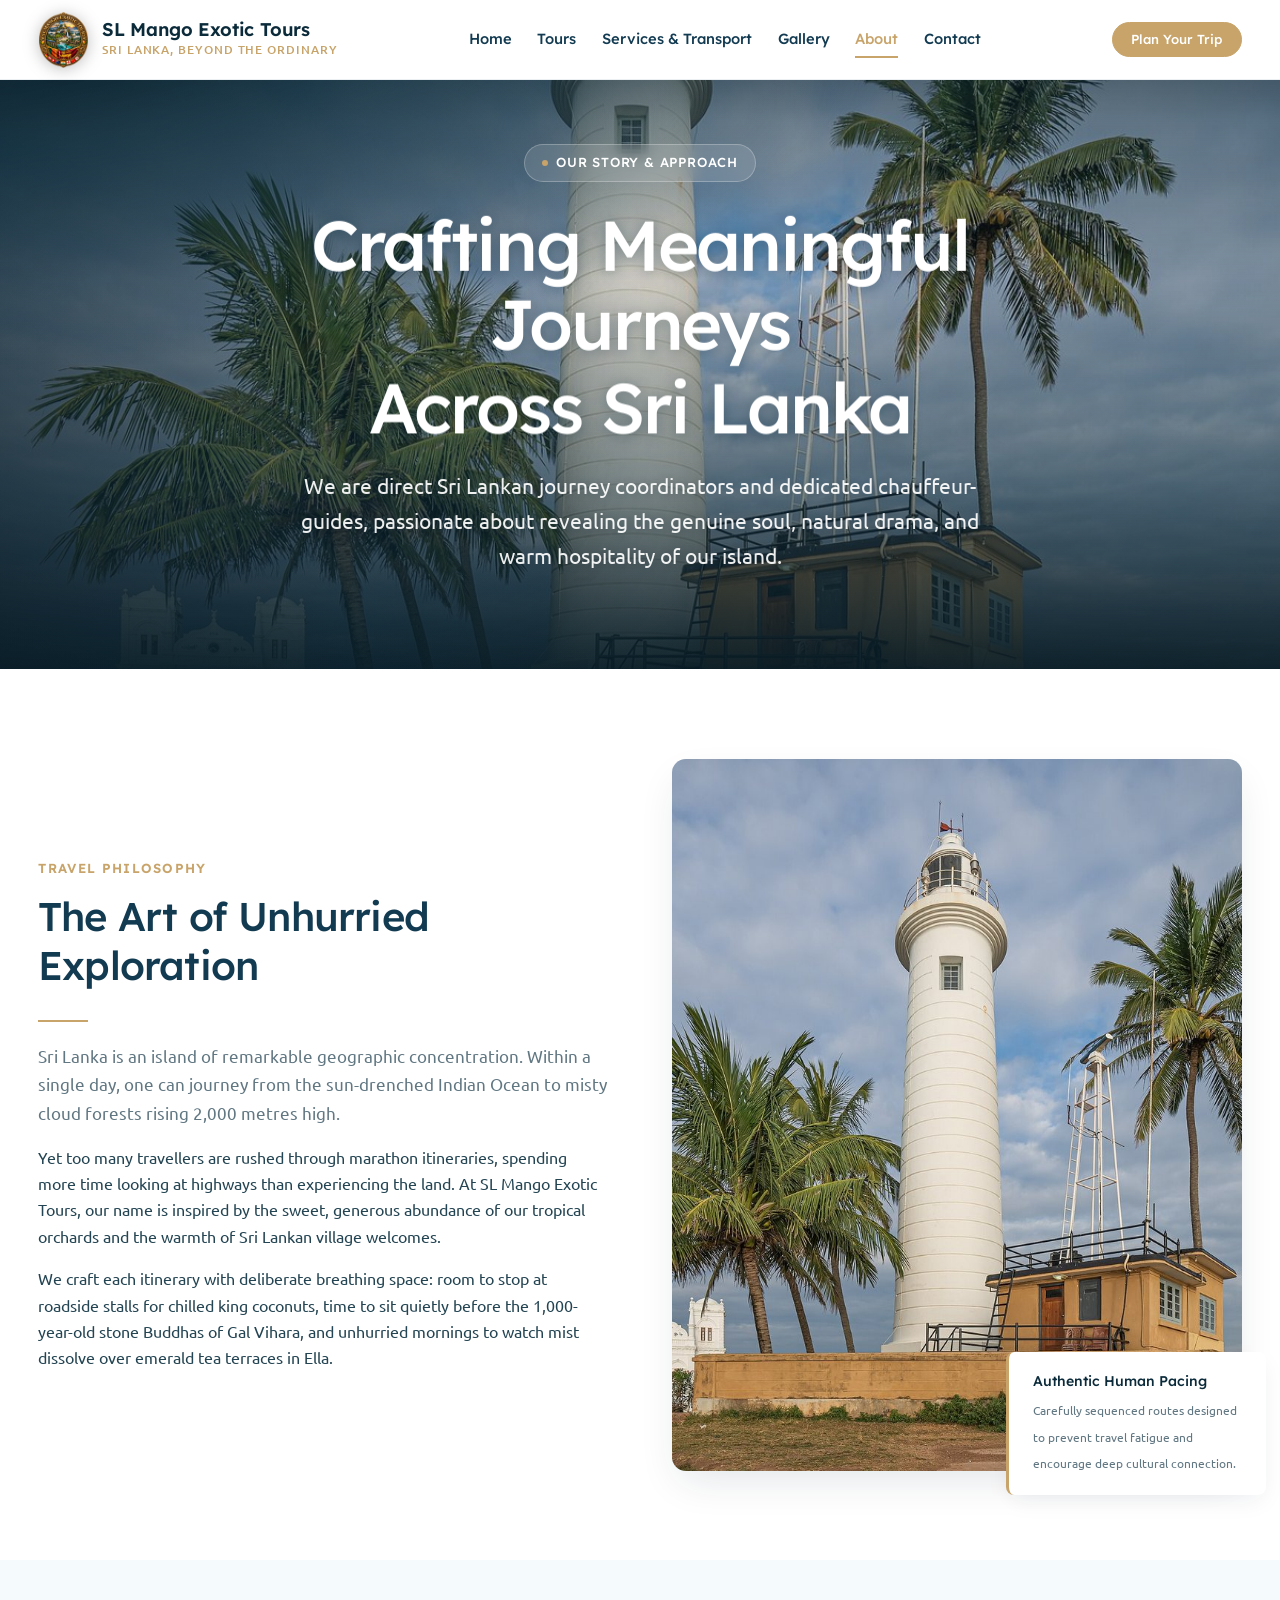
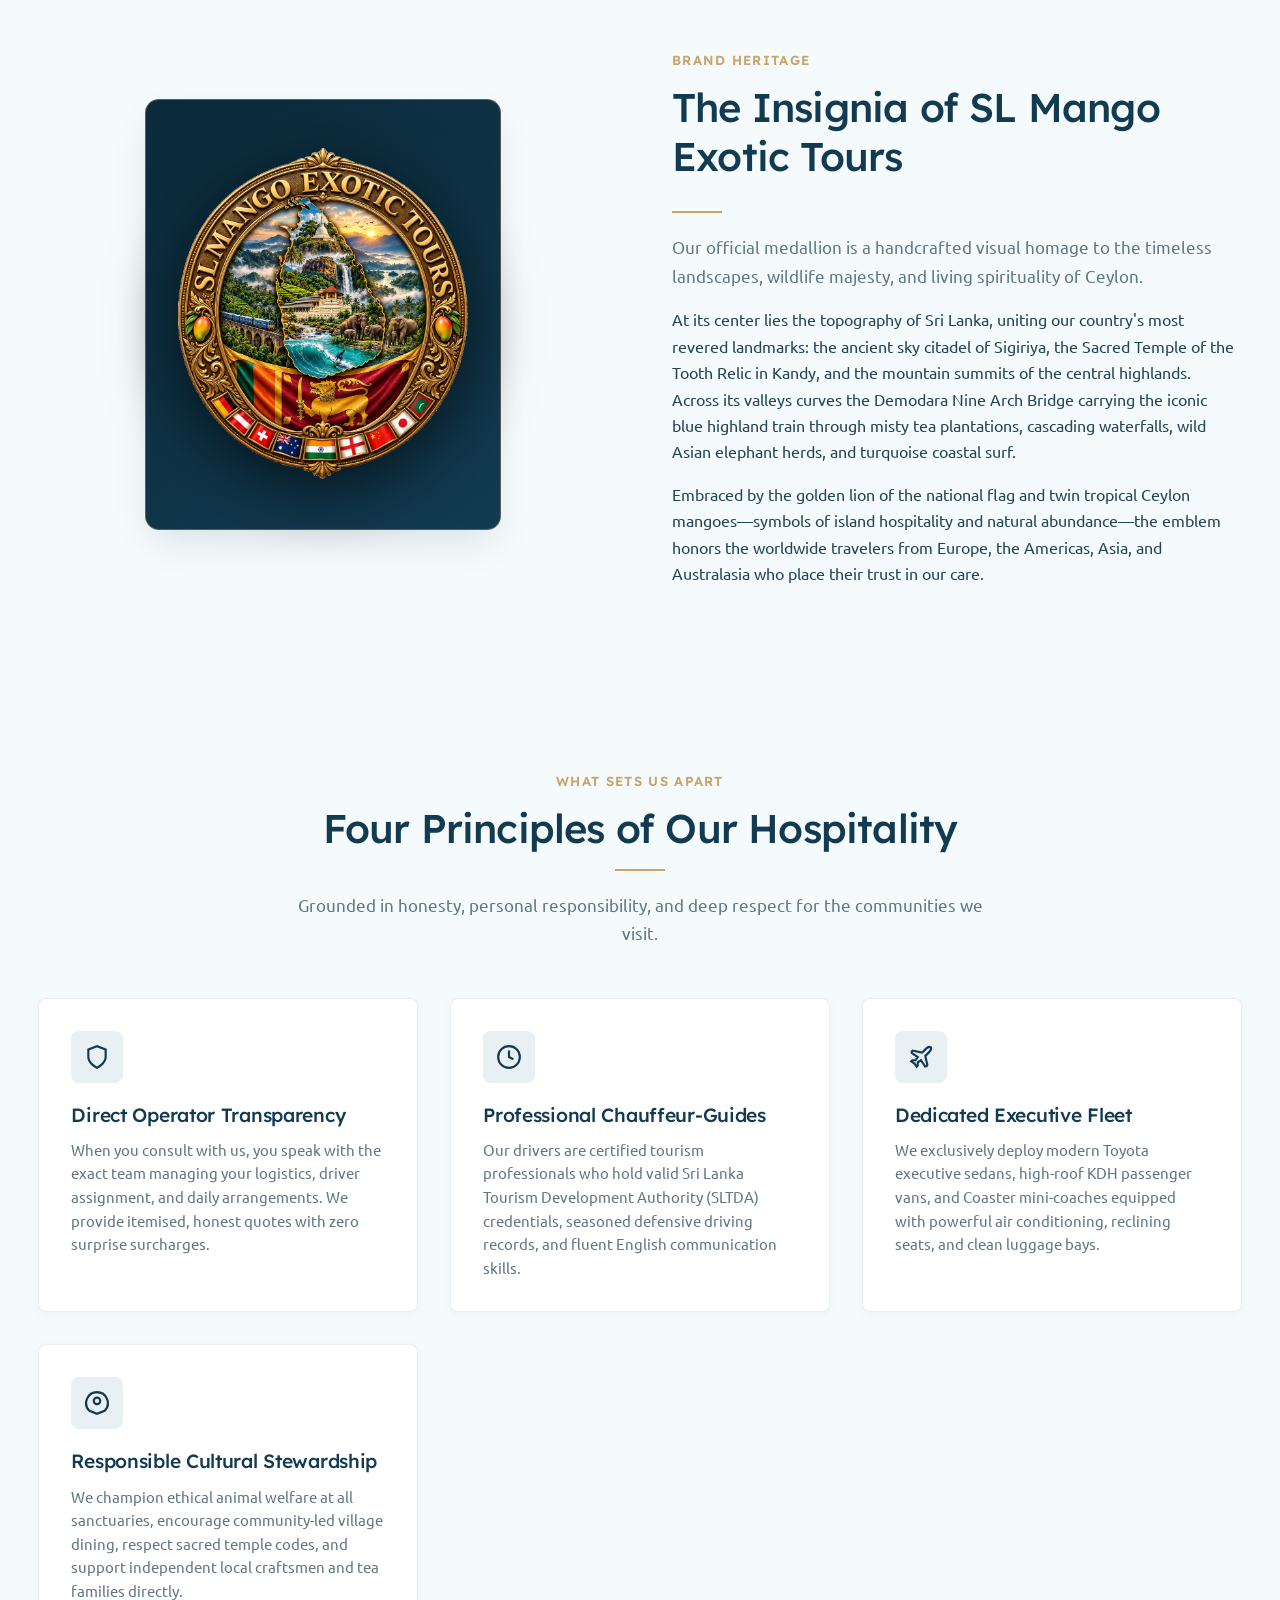
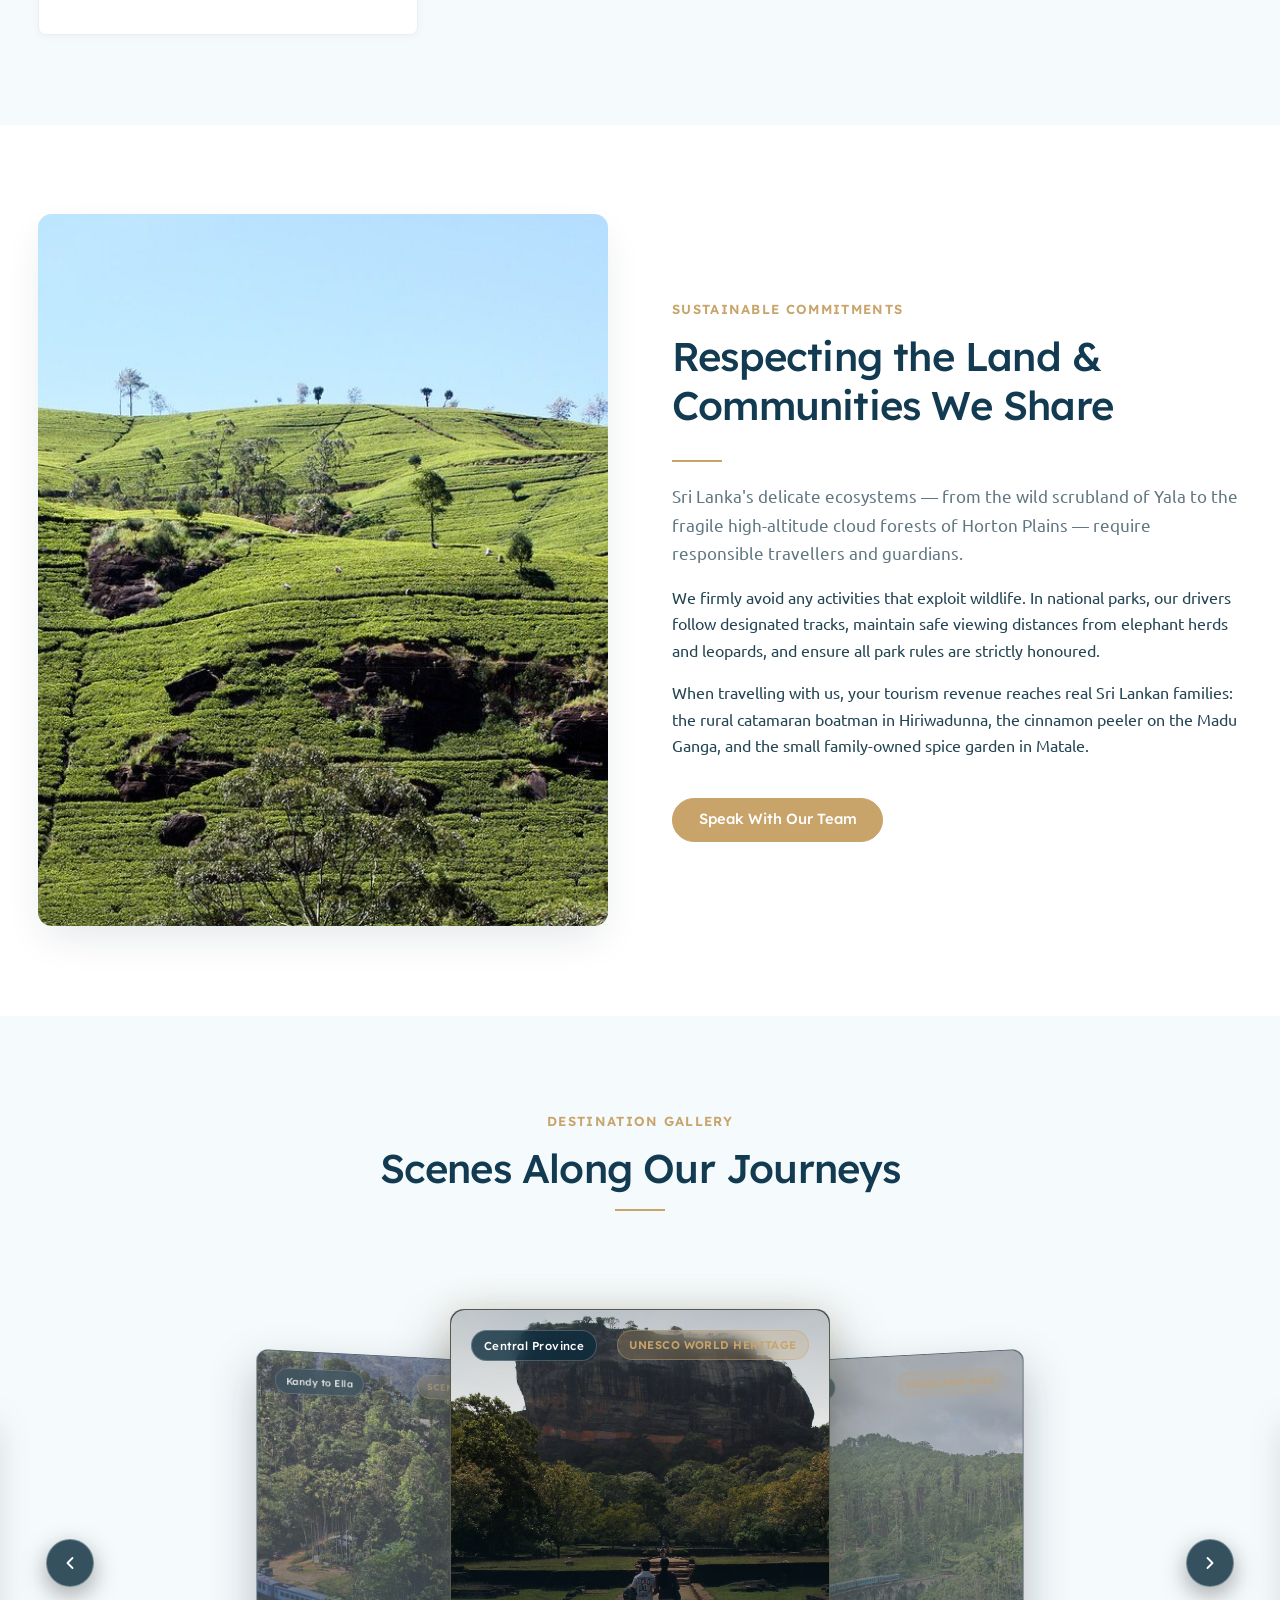
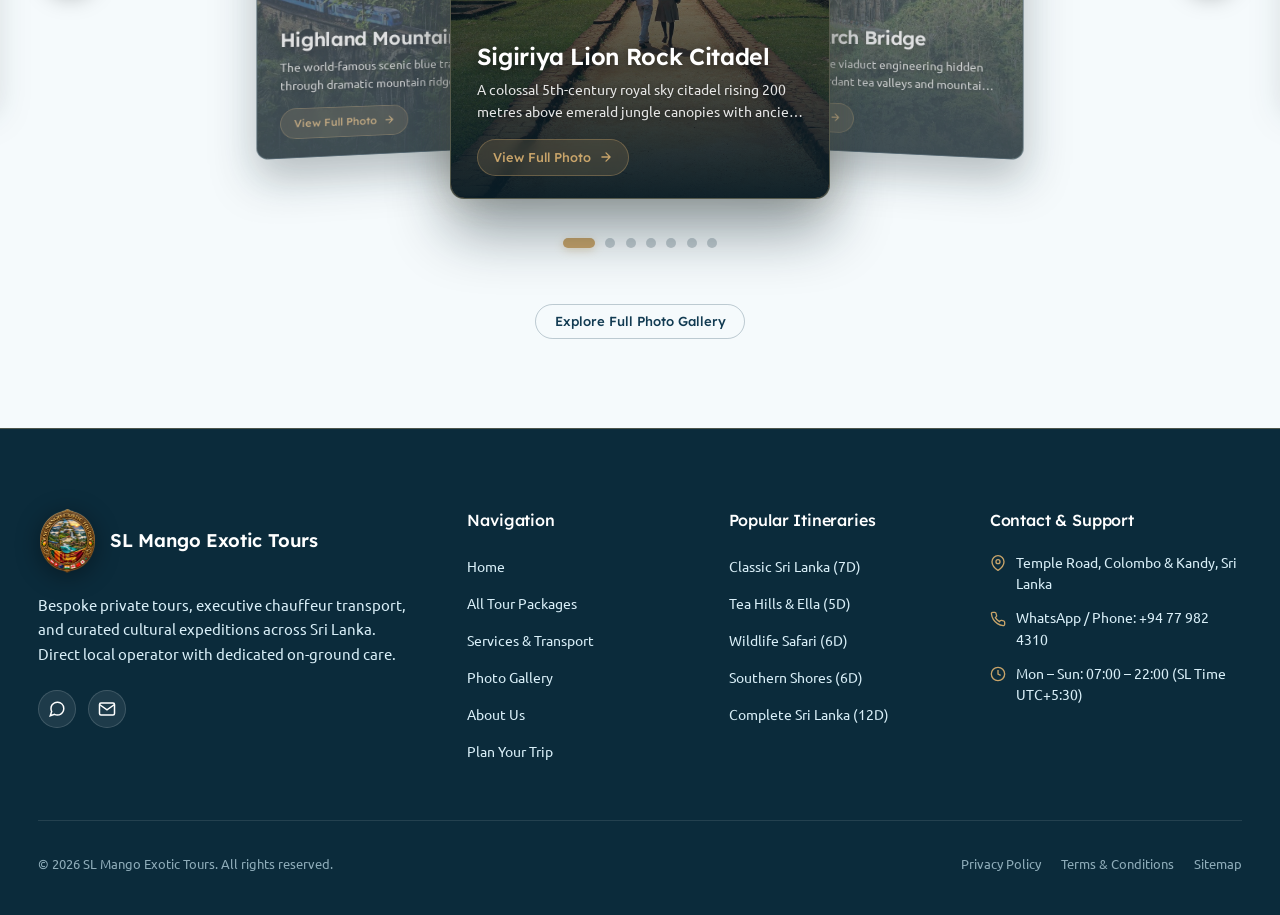
==== about.html @ 618fef50 "Initial website project" ====
<!DOCTYPE html>
<html lang="en">
<head>
  <meta charset="UTF-8">
  <meta name="viewport" content="width=device-width, initial-scale=1.0">
  <title>About Us — Our Philosophy &amp; Story | SL Mango Exotic Tours</title>
  <meta name="description" content="Learn about SL Mango Exotic Tours. A dedicated Sri Lankan private tour operator committed to unhurried pacing, authentic local storytelling, and transparent executive chauffeur travel.">
  <link rel="canonical" href="https://slmangoexotictours.com/about.html">

  <meta property="og:type" content="website">
  <meta property="og:title" content="About SL Mango Exotic Tours — Sri Lanka, Beyond the Ordinary">
  <meta property="og:description" content="Our travel philosophy, dedicated chauffeur team, and sustainable commitment to authentic Sri Lankan exploration.">
  <meta property="og:image" content="assets/images/hero/hero-about.jpg">

  <!-- Favicons -->
  <link rel="icon" type="image/png" sizes="32x32" href="assets/images/logo-icon-32.png">
  <link rel="icon" type="image/png" sizes="192x192" href="assets/images/logo-icon-192.png">
  <link rel="apple-touch-icon" href="assets/images/logo-icon-192.png">
  <link rel="shortcut icon" href="favicon.ico">

  <!-- Mandatory Google Fonts: Lexend & Ubuntu -->
  <link rel="preconnect" href="https://fonts.googleapis.com">
  <link rel="preconnect" href="https://fonts.gstatic.com" crossorigin>
  <link href="https://fonts.googleapis.com/css2?family=Lexend:wght@100..900&family=Ubuntu:ital,wght@0,300;0,400;0,500;0,700;1,300;1,400;1,500;1,700&display=swap" rel="stylesheet">

  <link rel="stylesheet" href="assets/css/styles.css">
  <link rel="stylesheet" href="assets/css/responsive.css">
</head>
<body>

  <!-- GLOBAL HEADER -->
  <header class="site-header header-solid" role="banner">
    <div class="container header-container">
      <a href="index.html" class="brand-link" aria-label="SL Mango Exotic Tours Home">
        <img src="assets/images/logo.png" alt="SL Mango Exotic Tours Logo" class="brand-logo-img" width="54" height="54">
        <div class="brand-text-block">
          <span class="brand-name">SL Mango Exotic Tours</span>
          <span class="brand-tagline">Sri Lanka, Beyond the Ordinary</span>
        </div>
      </a>

      <nav class="nav-menu" role="navigation" aria-label="Main Navigation">
        <a href="index.html" class="nav-link">Home</a>
        <a href="tours.html" class="nav-link">Tours</a>
        <a href="services.html" class="nav-link">Services &amp; Transport</a>
        <a href="gallery.html" class="nav-link">Gallery</a>
        <a href="about.html" class="nav-link active">About</a>
        <a href="contact.html" class="nav-link">Contact</a>
        <a href="contact.html" class="btn btn-primary btn-sm mobile-drawer-cta" style="display:none;">Plan Your Trip</a>
      </nav>

      <div class="header-actions">
        <a href="contact.html" class="btn btn-primary btn-sm header-cta-btn">Plan Your Trip</a>
        <button class="mobile-menu-toggle" aria-label="Toggle navigation menu" aria-expanded="false">
          <span></span>
          <span></span>
          <span></span>
        </button>
      </div>
    </div>
  </header>

  <main id="main-content">
    <!-- PAGE HERO -->
    <section class="hero hero-inner-page" aria-label="About Hero">
      <div class="hero-bg-media">
        <img src="assets/images/hero/hero-about.jpg" alt="Historic ramparts of Galle Fort at twilight" width="1600" height="900">
      </div>
      <div class="hero-overlay"></div>

      <div class="container hero-content">
        <div class="hero-eyebrow">
          <span class="hero-eyebrow-dot"></span>
          <span>Our Story &amp; Approach</span>
        </div>
        <h1 class="hero-title" aria-label="Crafting Meaningful Journeys Across Sri Lanka">
          <span class="mask-line" aria-hidden="true"><span class="mask-line-inner">Crafting Meaningful Journeys</span></span>
          <span class="mask-line" aria-hidden="true"><span class="mask-line-inner">Across Sri Lanka</span></span>
        </h1>
        <p class="hero-lead">
          We are direct Sri Lankan journey coordinators and dedicated chauffeur-guides, passionate about revealing the genuine soul, natural drama, and warm hospitality of our island.
        </p>
      </div>
    </section>

    <!-- SECTION 1: THE MANGO PHILOSOPHY -->
    <section class="section section-bg-white">
      <div class="container">
        <div class="editorial-grid">
          <div class="editorial-content">
            <span class="section-tag">Travel Philosophy</span>
            <h2 class="section-title">The Art of Unhurried Exploration</h2>
            <span class="accent-line"></span>

            <p class="lead">
              Sri Lanka is an island of remarkable geographic concentration. Within a single day, one can journey from the sun-drenched Indian Ocean to misty cloud forests rising 2,000 metres high.
            </p>

            <p>
              Yet too many travellers are rushed through marathon itineraries, spending more time looking at highways than experiencing the land. At SL Mango Exotic Tours, our name is inspired by the sweet, generous abundance of our tropical orchards and the warmth of Sri Lankan village welcomes.
            </p>

            <p>
              We craft each itinerary with deliberate breathing space: room to stop at roadside stalls for chilled king coconuts, time to sit quietly before the 1,000-year-old stone Buddhas of Gal Vihara, and unhurried mornings to watch mist dissolve over emerald tea terraces in Ella.
            </p>
          </div>

          <div class="editorial-media-wrapper">
            <div class="editorial-image-frame">
              <img src="assets/images/destinations/galle.jpg" alt="Lighthouse and stone ramparts of Galle Fort" loading="lazy" width="800" height="1000">
            </div>
            <div class="editorial-badge-float">
              <p>Authentic Human Pacing</p>
              <span>Carefully sequenced routes designed to prevent travel fatigue and encourage deep cultural connection.</span>
            </div>
          </div>
        </div>
      </div>
    </section>

    
    <!-- SECTION: OUR EMBLEM & CEYLON HERITAGE -->
    <section class="section section-bg-cloud" id="insignia">
      <div class="container">
        <div class="editorial-grid" style="align-items: center;">
          <div class="editorial-media-wrapper" style="text-align: center;">
            <div style="background: linear-gradient(145deg, #0B2B3B 0%, #123B52 100%); border-radius: var(--radius-lg); padding: 3rem 2rem; box-shadow: var(--shadow-lg); border: 1px solid rgba(200, 164, 106, 0.4); display: inline-block;">
              <img src="assets/images/logo.png" alt="SL Mango Exotic Tours Official Insignia" style="width: 290px; max-width: 100%; height: auto; filter: drop-shadow(0 14px 34px rgba(0, 0, 0, 0.65));" width="290" height="333">
            </div>
          </div>

          <div class="editorial-content">
            <span class="section-tag">Brand Heritage</span>
            <h2 class="section-title">The Insignia of SL Mango Exotic Tours</h2>
            <span class="accent-line"></span>

            <p class="lead">
              Our official medallion is a handcrafted visual homage to the timeless landscapes, wildlife majesty, and living spirituality of Ceylon.
            </p>

            <p>
              At its center lies the topography of Sri Lanka, uniting our country's most revered landmarks: the ancient sky citadel of Sigiriya, the Sacred Temple of the Tooth Relic in Kandy, and the mountain summits of the central highlands. Across its valleys curves the Demodara Nine Arch Bridge carrying the iconic blue highland train through misty tea plantations, cascading waterfalls, wild Asian elephant herds, and turquoise coastal surf.
            </p>

            <p>
              Embraced by the golden lion of the national flag and twin tropical Ceylon mangoes—symbols of island hospitality and natural abundance—the emblem honors the worldwide travelers from Europe, the Americas, Asia, and Australasia who place their trust in our care.
            </p>
          </div>
        </div>
      </div>
    </section>


    <!-- SECTION 2: PILLARS OF OUR SERVICE -->
    <section class="section section-bg-cloud">
      <div class="container">
        <div class="section-header text-center">
          <span class="section-tag">What Sets Us Apart</span>
          <h2 class="section-title">Four Principles of Our Hospitality</h2>
          <span class="accent-line"></span>
          <p class="section-description">
            Grounded in honesty, personal responsibility, and deep respect for the communities we visit.
          </p>
        </div>

        <div class="services-grid" style="margin-bottom:0;">
          <div class="service-card">
            <div class="service-icon-box">
              <svg viewBox="0 0 24 24" fill="none" stroke="currentColor" stroke-width="2">
                <path d="M12 22s8-4 8-10V5l-8-3-8 3v7c0 6 8 10 8 10z"></path>
              </svg>
            </div>
            <h3 class="service-title">Direct Operator Transparency</h3>
            <p class="service-desc">
              When you consult with us, you speak with the exact team managing your logistics, driver assignment, and daily arrangements. We provide itemised, honest quotes with zero surprise surcharges.
            </p>
          </div>

          <div class="service-card">
            <div class="service-icon-box">
              <svg viewBox="0 0 24 24" fill="none" stroke="currentColor" stroke-width="2">
                <circle cx="12" cy="12" r="10"></circle>
                <path d="M12 6v6l4 2"></path>
              </svg>
            </div>
            <h3 class="service-title">Professional Chauffeur-Guides</h3>
            <p class="service-desc">
              Our drivers are certified tourism professionals who hold valid Sri Lanka Tourism Development Authority (SLTDA) credentials, seasoned defensive driving records, and fluent English communication skills.
            </p>
          </div>

          <div class="service-card">
            <div class="service-icon-box">
              <svg viewBox="0 0 24 24" fill="none" stroke="currentColor" stroke-width="2">
                <path d="M17.8 19.2L16 11l3.5-3.5C21 6 21.5 4 21 3c-1-.5-3 0-4.5 1.5L13 8 4.8 6.2c-.5-.1-.9.1-1.1.5l-.3.5c-.2.5-.1 1 .3 1.3L9 12l-2 3H4l-1 1 3 2 2 3 1-1v-3l3-2 3.5 5.3c.3.4.8.5 1.3.3l.5-.3c.4-.2.6-.6.5-1.1z"></path>
              </svg>
            </div>
            <h3 class="service-title">Dedicated Executive Fleet</h3>
            <p class="service-desc">
              We exclusively deploy modern Toyota executive sedans, high-roof KDH passenger vans, and Coaster mini-coaches equipped with powerful air conditioning, reclining seats, and clean luggage bays.
            </p>
          </div>

          <div class="service-card">
            <div class="service-icon-box">
              <svg viewBox="0 0 24 24" fill="none" stroke="currentColor" stroke-width="2">
                <path d="M12 2a10 10 0 0 0-7.07 17.07l.07.07L12 22l7-2.86.07-.07A10 10 0 0 0 12 2z"></path>
                <circle cx="12" cy="10" r="3"></circle>
              </svg>
            </div>
            <h3 class="service-title">Responsible Cultural Stewardship</h3>
            <p class="service-desc">
              We champion ethical animal welfare at all sanctuaries, encourage community-led village dining, respect sacred temple codes, and support independent local craftsmen and tea families directly.
            </p>
          </div>
        </div>
      </div>
    </section>

    <!-- SECTION 3: EDITORIAL CULTURE STORY -->
    <section class="section section-bg-white">
      <div class="container">
        <div class="editorial-grid">
          <div class="editorial-media-wrapper" style="order: -1;">
            <div class="editorial-image-frame">
              <img src="assets/images/destinations/nuwara-eliya.jpg" alt="Emerald tea terraces in the highlands of Sri Lanka" loading="lazy" width="800" height="1000">
            </div>
          </div>

          <div class="editorial-content">
            <span class="section-tag">Sustainable Commitments</span>
            <h2 class="section-title">Respecting the Land &amp; Communities We Share</h2>
            <span class="accent-line"></span>

            <p class="lead">
              Sri Lanka's delicate ecosystems — from the wild scrubland of Yala to the fragile high-altitude cloud forests of Horton Plains — require responsible travellers and guardians.
            </p>

            <p>
              We firmly avoid any activities that exploit wildlife. In national parks, our drivers follow designated tracks, maintain safe viewing distances from elephant herds and leopards, and ensure all park rules are strictly honoured.
            </p>

            <p>
              When travelling with us, your tourism revenue reaches real Sri Lankan families: the rural catamaran boatman in Hiriwadunna, the cinnamon peeler on the Madu Ganga, and the small family-owned spice garden in Matale.
            </p>

            <div style="margin-top: 1.5rem;">
              <a href="contact.html" class="btn btn-primary">Speak With Our Team</a>
            </div>
          </div>
        </div>
      </div>
    </section>

    <!-- SHARED GALLERY PREVIEW -->
    <section class="section section-bg-cloud">
      <div class="container">
        <div class="section-header text-center">
          <span class="section-tag">Destination Gallery</span>
          <h2 class="section-title">Scenes Along Our Journeys</h2>
          <span class="accent-line"></span>
        </div>
        <div class="shared-gallery-preview-mount"></div>
        <div style="text-align: center; margin-top: 2.5rem;">
          <a href="gallery.html" class="btn btn-secondary btn-sm">Explore Full Photo Gallery</a>
        </div>
      </div>
    </section>
  </main>

  <!-- GLOBAL FOOTER -->
  <footer class="site-footer" role="contentinfo">
    <div class="container">
      <div class="footer-top-grid">
        <div class="footer-brand-col">
          <div class="footer-logo">
            <img src="assets/images/logo.png" alt="SL Mango Exotic Tours Logo" class="footer-logo-img" width="58" height="58">
            <span class="brand-name">SL Mango Exotic Tours</span>
          </div>
          <p class="footer-bio">
            Bespoke private tours, executive chauffeur transport, and curated cultural expeditions across Sri Lanka. Direct local operator with dedicated on-ground care.
          </p>
          <div class="footer-social-links">
            <a href="https://wa.me/94779824310" class="footer-social-btn" aria-label="Chat on WhatsApp" target="_blank" rel="noopener noreferrer">
              <svg viewBox="0 0 24 24" width="18" height="18" fill="none" stroke="currentColor" stroke-width="2">
                <path d="M21 11.5a8.38 8.38 0 0 1-.9 3.8 8.5 8.5 0 0 1-7.6 4.7 8.38 8.38 0 0 1-3.8-.9L3 21l1.9-5.7a8.38 8.38 0 0 1-.9-3.8 8.5 8.5 0 0 1 4.7-7.6 8.38 8.38 0 0 1 3.8-.9h.5a8.48 8.48 0 0 1 8 8v.5z"></path>
              </svg>
            </a>
            <a href="mailto:explore@slmangoexotictours.com" class="footer-social-btn" aria-label="Send Email">
              <svg viewBox="0 0 24 24" width="18" height="18" fill="none" stroke="currentColor" stroke-width="2">
                <path d="M4 4h16c1.1 0 2 .9 2 2v12c0 1.1-.9 2-2 2H4c-1.1 0-2-.9-2-2V6c0-1.1.9-2 2-2z"></path>
                <polyline points="22,6 12,13 2,6"></polyline>
              </svg>
            </a>
          </div>
        </div>

        <div class="footer-col">
          <h4 class="footer-col-title">Navigation</h4>
          <ul class="footer-nav-list">
            <li><a href="index.html">Home</a></li>
            <li><a href="tours.html">All Tour Packages</a></li>
            <li><a href="services.html">Services &amp; Transport</a></li>
            <li><a href="gallery.html">Photo Gallery</a></li>
            <li><a href="about.html">About Us</a></li>
            <li><a href="contact.html">Plan Your Trip</a></li>
          </ul>
        </div>

        <div class="footer-col">
          <h4 class="footer-col-title">Popular Itineraries</h4>
          <ul class="footer-nav-list">
            <li><a href="tour-details.html?tour=classic-sri-lanka">Classic Sri Lanka (7D)</a></li>
            <li><a href="tour-details.html?tour=tea-hills-ella">Tea Hills &amp; Ella (5D)</a></li>
            <li><a href="tour-details.html?tour=wildlife-safari">Wildlife Safari (6D)</a></li>
            <li><a href="tour-details.html?tour=southern-shores">Southern Shores (6D)</a></li>
            <li><a href="tour-details.html?tour=complete-sri-lanka">Complete Sri Lanka (12D)</a></li>
          </ul>
        </div>

        <div class="footer-col">
          <h4 class="footer-col-title">Contact &amp; Support</h4>
          <div class="footer-contact-item">
            <svg viewBox="0 0 24 24" fill="none" stroke="currentColor" stroke-width="2"><path d="M21 10c0 7-9 13-9 13s-9-6-9-13a9 9 0 0 1 18 0z"></path><circle cx="12" cy="10" r="3"></circle></svg>
            <span>Temple Road, Colombo &amp; Kandy, Sri Lanka</span>
          </div>
          <div class="footer-contact-item">
            <svg viewBox="0 0 24 24" fill="none" stroke="currentColor" stroke-width="2"><path d="M22 16.92v3a2 2 0 0 1-2.18 2 19.79 19.79 0 0 1-8.63-3.07 19.5 19.5 0 0 1-6-6 19.79 19.79 0 0 1-3.07-8.67A2 2 0 0 1 4.11 2h3a2 2 0 0 1 2 1.72 12.84 12.84 0 0 0 .7 2.81 2 2 0 0 1-.45 2.11L8.09 9.91a16 16 0 0 0 6 6l1.27-1.27a2 2 0 0 1 2.11-.45 12.84 12.84 0 0 0 2.81.7A2 2 0 0 1 22 16.92z"></path></svg>
            <span>WhatsApp / Phone: +94 77 982 4310</span>
          </div>
          <div class="footer-contact-item">
            <svg viewBox="0 0 24 24" fill="none" stroke="currentColor" stroke-width="2"><circle cx="12" cy="12" r="10"></circle><polyline points="12 6 12 12 16 14"></polyline></svg>
            <span>Mon – Sun: 07:00 – 22:00 (SL Time UTC+5:30)</span>
          </div>
        </div>
      </div>

      <div class="footer-bottom-bar">
        <div>
          &copy; <span id="current-year">2026</span> SL Mango Exotic Tours. All rights reserved.
        </div>
        <div class="footer-bottom-links">
          <a href="privacy-policy.html">Privacy Policy</a>
          <a href="terms.html">Terms &amp; Conditions</a>
          <a href="sitemap.xml">Sitemap</a>
        </div>
      </div>
    </div>
  </footer>

  <script src="https://cdnjs.cloudflare.com/ajax/libs/gsap/3.12.5/gsap.min.js"></script>
  <script src="https://cdnjs.cloudflare.com/ajax/libs/gsap/3.12.5/ScrollTrigger.min.js"></script>

  <script src="assets/js/site-config.js"></script>
  <script src="assets/js/destinations-data.js"></script>
  <script src="assets/js/gallery-data.js"></script>
  <script src="assets/js/tours-data.js"></script>
  <script src="assets/js/app.js"></script>
  <script src="assets/js/animations.js"></script>
  <script src="assets/js/tours.js"></script>
  <script src="assets/js/gallery.js"></script>
  <script src="assets/js/forms.js"></script>
</body>
</html>
---- assets/css/styles.css ----
/* ==========================================================================
   SL MANGO EXOTIC TOURS — MASTER STYLESHEET
   Brand: SL Mango Exotic Tours (Sri Lanka)
   Typography: Lexend (Headings, Nav, Buttons) + Ubuntu (Body, Captions, Forms)
   Color System: Ocean Luxury Palette (65% Neutral / 25% Navy & Blue / 10% Gold & Green)
   ========================================================================== */

/* --------------------------------------------------------------------------
   01. DESIGN TOKENS & ROOT VARIABLES
   -------------------------------------------------------------------------- */
:root {
  /* Typography */
  --font-heading: 'Lexend', -apple-system, BlinkMacSystemFont, "Segoe UI", Roboto, sans-serif;
  --font-body: 'Ubuntu', -apple-system, BlinkMacSystemFont, "Segoe UI", Roboto, sans-serif;

  /* Ocean Luxury Palette */
  --color-cloud-white: #F5FAFC;
  --color-ocean-navy: #123B52;
  --color-ice-blue: #D9EFF8;
  --color-ceylon-gold: #C8A46A;
  --color-ceylon-gold-hover: #B58F55;
  --color-ceylon-gold-light: rgba(200, 164, 106, 0.12);
  --color-jungle-green: #315C49;
  --color-jungle-green-light: rgba(49, 92, 73, 0.12);
  --color-mist-grey: #E8F0F3;
  --color-deep-navy: #0B2B3B;
  --color-text-main: #234452;
  --color-text-muted: #617782;
  --color-text-light: #8EACB9;
  --color-pure-white: #FFFFFF;

  /* Subtle UI Borders & Shadows */
  --border-subtle: 1px solid rgba(18, 59, 82, 0.08);
  --border-medium: 1px solid rgba(18, 59, 82, 0.14);
  --border-gold: 1px solid rgba(200, 164, 106, 0.35);
  --shadow-sm: 0 2px 8px rgba(11, 43, 59, 0.04);
  --shadow-md: 0 8px 24px -4px rgba(11, 43, 59, 0.08);
  --shadow-lg: 0 16px 40px -8px rgba(11, 43, 59, 0.12);
  --shadow-hover: 0 20px 48px -10px rgba(18, 59, 82, 0.16);

  /* Spacing Scale */
  --space-2xs: 0.25rem;
  --space-xs: 0.5rem;
  --space-sm: 0.75rem;
  --space-md: 1rem;
  --space-lg: 1.5rem;
  --space-xl: 2rem;
  --space-2xl: 3rem;
  --space-3xl: 4.5rem;
  --space-4xl: 6rem;

  /* Layout Container */
  --container-max: 1280px;
  --container-narrow: 940px;
  --header-height: 80px;
  --header-height-scrolled: 70px;
  --radius-sm: 4px;
  --radius-md: 8px;
  --radius-lg: 14px;
  --radius-xl: 20px;
  --radius-full: 9999px;

  /* Transitions */
  --transition-fast: 0.2s cubic-bezier(0.16, 1, 0.3, 1);
  --transition-medium: 0.35s cubic-bezier(0.16, 1, 0.3, 1);
  --transition-smooth: 0.5s cubic-bezier(0.16, 1, 0.3, 1);

  /* Cinematic Motion Curves & Durations */
  --ease-cinematic: cubic-bezier(0.22, 1, 0.36, 1);
  --duration-mask: 1.05s;
  --duration-fade: 0.75s;
  --duration-stagger: 0.16s;
}

/* --------------------------------------------------------------------------
   02. RESET & BASE STYLES
   -------------------------------------------------------------------------- */
*, *::before, *::after {
  box-sizing: border-box;
  margin: 0;
  padding: 0;
}

html {
  font-size: 16px;
  scroll-behavior: smooth;
  -webkit-text-size-adjust: 100%;
  overflow-x: hidden;
}

body {
  font-family: var(--font-body);
  font-weight: 400;
  line-height: 1.65;
  color: var(--color-text-main);
  background-color: var(--color-cloud-white);
  overflow-x: hidden;
  -webkit-font-smoothing: antialiased;
  -moz-osx-font-smoothing: grayscale;
}

/* Typography Foundation */
h1, h2, h3, h4, h5, h6,
nav, button, .button, .display-text,
.nav-link, .badge-label, .tour-meta-item,
.day-num, .spec-label {
  font-family: var(--font-heading);
}

h1, .h1 {
  font-size: clamp(2.25rem, 4.5vw, 3.5rem);
  font-weight: 500;
  line-height: 1.15;
  letter-spacing: -0.025em;
  color: var(--color-deep-navy);
}

h2, .h2 {
  font-size: clamp(1.75rem, 3.2vw, 2.5rem);
  font-weight: 500;
  line-height: 1.22;
  letter-spacing: -0.02em;
  color: var(--color-ocean-navy);
}

h3, .h3 {
  font-size: clamp(1.25rem, 2vw, 1.65rem);
  font-weight: 500;
  line-height: 1.3;
  letter-spacing: -0.015em;
  color: var(--color-ocean-navy);
}

h4, .h4 {
  font-size: 1.15rem;
  font-weight: 500;
  line-height: 1.4;
  color: var(--color-ocean-navy);
}

p {
  margin-bottom: var(--space-md);
  color: var(--color-text-main);
}

p.lead {
  font-size: clamp(1.05rem, 1.3vw, 1.2rem);
  line-height: 1.7;
  color: var(--color-text-muted);
}

p:last-child {
  margin-bottom: 0;
}

a {
  color: var(--color-ocean-navy);
  text-decoration: none;
  transition: color var(--transition-fast);
}

a:hover, a:focus-visible {
  color: var(--color-ceylon-gold);
}

img {
  max-width: 100%;
  height: auto;
  display: block;
  object-fit: cover;
}

button, input, select, textarea {
  font-family: inherit;
  font-size: 1rem;
}

ul, ol {
  list-style: none;
}

/* Accessibility Focus Ring */
:focus-visible {
  outline: 2px solid var(--color-ceylon-gold);
  outline-offset: 3px;
}

/* Utility Containers */
.container {
  width: 100%;
  max-width: var(--container-max);
  margin-left: auto;
  margin-right: auto;
  padding-left: clamp(1.25rem, 3vw, 2.5rem);
  padding-right: clamp(1.25rem, 3vw, 2.5rem);
}

.container-narrow {
  max-width: var(--container-narrow);
}

/* --------------------------------------------------------------------------
   03. HEADER & NAVIGATION
   -------------------------------------------------------------------------- */
.site-header {
  position: fixed;
  top: 0;
  left: 0;
  width: 100%;
  height: var(--header-height);
  z-index: 1000;
  background-color: transparent;
  transition: background var(--transition-medium), background-color var(--transition-medium), height var(--transition-medium), box-shadow var(--transition-medium), backdrop-filter var(--transition-medium);
}

.site-header:not(.scrolled):not(.header-solid) {
  background: linear-gradient(
    180deg,
    rgba(8, 28, 38, 0.82) 0%,
    rgba(11, 43, 59, 0.60) 50%,
    rgba(11, 43, 59, 0.20) 85%,
    transparent 100%
  );
  backdrop-filter: blur(6px);
  -webkit-backdrop-filter: blur(6px);
  border-bottom: 1px solid rgba(255, 255, 255, 0.08);
}

.site-header.scrolled {
  height: var(--header-height-scrolled);
  background-color: rgba(255, 255, 255, 0.94);
  backdrop-filter: blur(12px);
  -webkit-backdrop-filter: blur(12px);
  box-shadow: 0 4px 20px rgba(11, 43, 59, 0.06);
  border-bottom: var(--border-subtle);
}

.site-header.header-solid {
  background-color: #FFFFFF;
  border-bottom: var(--border-subtle);
}

.header-container {
  display: flex;
  align-items: center;
  justify-content: space-between;
  height: 100%;
}

/* Brand Logo */
.brand-link {
  display: flex;
  align-items: center;
  gap: 0.85rem;
  text-decoration: none;
  z-index: 1010;
}

.brand-logo-img {
  width: 50px;
  height: auto;
  max-height: 56px;
  flex-shrink: 0;
  display: block;
  object-fit: contain;
  filter: drop-shadow(0 2px 8px rgba(0, 0, 0, 0.25));
  transition: transform var(--transition-fast), filter var(--transition-fast);
}

.brand-link:hover .brand-logo-img {
  transform: scale(1.08) rotate(2deg);
  filter: drop-shadow(0 4px 14px rgba(200, 164, 106, 0.5));
}

.brand-emblem {
  width: 44px;
  height: 44px;
  flex-shrink: 0;
  transition: transform var(--transition-fast);
}

.brand-link:hover .brand-emblem {
  transform: scale(1.05) rotate(3deg);
}

.brand-text-block {
  display: flex;
  flex-direction: column;
}

.brand-name {
  font-family: var(--font-heading);
  font-size: 1.15rem;
  font-weight: 600;
  letter-spacing: -0.01em;
  color: var(--color-deep-navy);
  line-height: 1.1;
  
}

.site-header:not(.scrolled):not(.header-solid) .brand-name {
  color: #FFFFFF;
  text-shadow: 0 2px 10px rgba(0, 0, 0, 0.5), 0 1px 3px rgba(0, 0, 0, 0.7);
}

.site-header:not(.scrolled):not(.header-solid) .brand-tagline {
  color: var(--color-ceylon-gold);
  text-shadow: 0 1px 6px rgba(0, 0, 0, 0.6);
}

.site-header:not(.scrolled):not(.header-solid) .nav-link {
  color: rgba(255, 255, 255, 0.95);
  text-shadow: 0 1px 6px rgba(0, 0, 0, 0.45);
}

.brand-tagline {
  font-family: var(--font-body);
  font-size: 0.72rem;
  font-weight: 500;
  letter-spacing: 0.08em;
  text-transform: uppercase;
  color: var(--color-ceylon-gold);

}

/* Nav Links */
.nav-menu {
  display: flex;
  align-items: center;
  gap: clamp(1.2rem, 2vw, 2.2rem);
}

.nav-link {
  font-family: var(--font-heading);
  font-size: 0.92rem;
  font-weight: 500;
  color: var(--color-ocean-navy);
  text-decoration: none;
  position: relative;
  padding: 0.4rem 0;
  transition: color var(--transition-fast);
}

.site-header:not(.scrolled):not(.header-solid) .nav-link {
  color: rgba(255, 255, 255, 0.9);
}

.nav-link::after {
  content: '';
  position: absolute;
  bottom: 0;
  left: 0;
  width: 0;
  height: 2px;
  background-color: var(--color-ceylon-gold);
  transition: width var(--transition-fast);
}

.nav-link:hover, .nav-link.active {
  color: var(--color-ceylon-gold);
}

.site-header:not(.scrolled):not(.header-solid) .nav-link:hover,
.site-header:not(.scrolled):not(.header-solid) .nav-link.active {
  color: #FFFFFF;
}

.nav-link.active::after,
.nav-link:hover::after {
  width: 100%;
}

/* Nav Actions */
.header-actions {
  display: flex;
  align-items: center;
  gap: 1rem;
}

/* Mobile Toggle */
.mobile-menu-toggle {
  display: none;
  background: none;
  border: none;
  cursor: pointer;
  padding: 0.5rem;
  width: 44px;
  height: 44px;
  flex-direction: column;
  justify-content: center;
  align-items: center;
  gap: 6px;
  z-index: 1020;
}

.mobile-menu-toggle span {
  display: block;
  width: 24px;
  height: 2px;
  background-color: var(--color-ocean-navy);
  transition: transform var(--transition-fast), opacity var(--transition-fast);
}

.site-header:not(.scrolled):not(.header-solid) .mobile-menu-toggle span {
  background-color: #FFFFFF;
}

.mobile-menu-toggle.is-active span:nth-child(1) {
  transform: translateY(8px) rotate(45deg);
  background-color: var(--color-ocean-navy);
}

.mobile-menu-toggle.is-active span:nth-child(2) {
  opacity: 0;
}

.mobile-menu-toggle.is-active span:nth-child(3) {
  transform: translateY(-8px) rotate(-45deg);
  background-color: var(--color-ocean-navy);
}

/* --------------------------------------------------------------------------
   04. BUTTONS & PILLS
   -------------------------------------------------------------------------- */
.btn {
  display: inline-flex;
  align-items: center;
  justify-content: center;
  gap: 0.6rem;
  font-family: var(--font-heading);
  font-size: 0.92rem;
  font-weight: 500;
  line-height: 1;
  padding: 0.85rem 1.6rem;
  border-radius: var(--radius-full);
  border: 1px solid transparent;
  cursor: pointer;
  text-decoration: none;
  transition: all var(--transition-fast);
  white-space: nowrap;
}

.btn-primary {
  background-color: var(--color-ceylon-gold);
  color: #FFFFFF;
  border-color: var(--color-ceylon-gold);
}

.btn-primary:hover, .btn-primary:focus-visible {
  background-color: var(--color-ceylon-gold-hover);
  border-color: var(--color-ceylon-gold-hover);
  color: #FFFFFF;
  transform: translateY(-2px);
  box-shadow: 0 6px 16px rgba(200, 164, 106, 0.28);
}

.btn-secondary {
  background-color: transparent;
  color: var(--color-ocean-navy);
  border-color: rgba(18, 59, 82, 0.25);
}

.btn-secondary:hover, .btn-secondary:focus-visible {
  background-color: var(--color-mist-grey);
  border-color: var(--color-ocean-navy);
  color: var(--color-ocean-navy);
  transform: translateY(-2px);
}

.btn-outline-white {
  background-color: rgba(255, 255, 255, 0.12);
  backdrop-filter: blur(6px);
  color: #FFFFFF;
  border-color: rgba(255, 255, 255, 0.4);
}

.btn-outline-white:hover, .btn-outline-white:focus-visible {
  background-color: #FFFFFF;
  color: var(--color-ocean-navy);
  border-color: #FFFFFF;
  transform: translateY(-2px);
}

.btn-navy {
  background-color: var(--color-ocean-navy);
  color: #FFFFFF;
}

.btn-navy:hover, .btn-navy:focus-visible {
  background-color: var(--color-deep-navy);
  color: #FFFFFF;
  transform: translateY(-2px);
  box-shadow: var(--shadow-md);
}

.btn-sm {
  font-size: 0.82rem;
  padding: 0.6rem 1.15rem;
}

.btn-lg {
  font-size: 1.05rem;
  padding: 1.05rem 2.2rem;
}

.btn-icon-arrow svg {
  width: 14px;
  height: 14px;
  transition: transform var(--transition-fast);
}

.btn:hover .btn-icon-arrow svg {
  transform: translateX(3px);
}

/* Badges & Tags */
.badge {
  display: inline-flex;
  align-items: center;
  gap: 0.4rem;
  font-family: var(--font-heading);
  font-size: 0.72rem;
  font-weight: 600;
  letter-spacing: 0.08em;
  text-transform: uppercase;
  padding: 0.35rem 0.8rem;
  border-radius: var(--radius-full);
  line-height: 1;
}

.badge-gold {
  background-color: var(--color-ceylon-gold-light);
  color: #9E7A3E;
  border: 1px solid rgba(200, 164, 106, 0.3);
}

.badge-navy {
  background-color: rgba(18, 59, 82, 0.08);
  color: var(--color-ocean-navy);
}

.badge-green {
  background-color: var(--color-jungle-green-light);
  color: var(--color-jungle-green);
}

.badge-white {
  background-color: rgba(255, 255, 255, 0.9);
  color: var(--color-ocean-navy);
  backdrop-filter: blur(4px);
}

/* --------------------------------------------------------------------------
   05. SECTION COMMON STYLING
   -------------------------------------------------------------------------- */
.section {
  padding-top: clamp(3.5rem, 7vw, 6.5rem);
  padding-bottom: clamp(3.5rem, 7vw, 6.5rem);
  position: relative;
}

.section-bg-cloud {
  background-color: var(--color-cloud-white);
}

.section-bg-white {
  background-color: #ffffff;
}

.section-bg-mist {
  background-color: var(--color-mist-grey);
}

.section-bg-navy {
  background-color: var(--color-ocean-navy);
  color: #FFFFFF;
}

.section-bg-deep-navy {
  background-color: var(--color-deep-navy);
  color: #FFFFFF;
}

.section-header {
  margin-bottom: clamp(2rem, 4vw, 3.5rem);
}

.section-header.text-center {
  text-align: center;
  max-width: 720px;
  margin-left: auto;
  margin-right: auto;
}

.section-header.text-left {
  max-width: 680px;
}

.section-tag {
  display: inline-block;
  font-family: var(--font-heading);
  font-size: 0.82rem;
  font-weight: 600;
  text-transform: uppercase;
  letter-spacing: 0.1em;
  color: var(--color-ceylon-gold);
  margin-bottom: 0.75rem;
}

.section-header.text-center .section-tag {
  margin-left: auto;
  margin-right: auto;
}

.section-title {
  margin-bottom: 0.9rem;
}

.section-description {
  font-size: 1.05rem;
  color: var(--color-text-muted);
  line-height: 1.65;
}

.section-bg-navy .section-description,
.section-bg-deep-navy .section-description {
  color: rgba(217, 239, 248, 0.85);
}

.section-bg-navy .section-title,
.section-bg-deep-navy .section-title {
  color: #FFFFFF;
}

.accent-line {
  display: block;
  width: 50px;
  height: 2px;
  background-color: var(--color-ceylon-gold);
  margin-top: 1rem;
  margin-bottom: 1.25rem;
}

.section-header.text-center .accent-line {
  margin-left: auto;
  margin-right: auto;
}

/* --------------------------------------------------------------------------
   06. CINEMATIC HERO (HOMEPAGE & INNER PAGES)
   -------------------------------------------------------------------------- */
.hero {
  position: relative;
  min-height: 100vh;
  display: flex;
  align-items: center;
  justify-content: center;
  overflow: hidden;
  background-color: var(--color-deep-navy);
  color: #FFFFFF;
  padding-top: var(--header-height);
}

.hero-inner-page {
  min-height: 60vh;
  padding-top: calc(var(--header-height) + 2rem);
  padding-bottom: 4rem;
}

.hero-tour-detail {
  min-height: 70vh;
  padding-top: calc(var(--header-height) + 3rem);
  padding-bottom: 4.5rem;
}

.hero-bg-media {
  position: absolute;
  top: 0;
  left: 0;
  width: 100%;
  height: 100%;
  z-index: 1;
  overflow: hidden;
}

.hero-bg-media img,
.hero-bg-media video {
  width: 100%;
  height: 100%;
  object-fit: cover;
  object-position: center center;
  transform: scale(1.04);
  transition: transform 1.2s ease-out;
}

.hero-bg-poster {
  position: absolute;
  top: 0;
  left: 0;
  width: 100%;
  height: 100%;
  z-index: 1;
  transition: opacity 0.8s ease-out, transform 1.2s ease-out;
}

.hero-bg-poster.is-hidden {
  opacity: 0 !important;
  pointer-events: none;
  visibility: hidden;
}

.hero-bg-video {
  position: absolute;
  top: 0;
  left: 0;
  width: 100%;
  height: 100%;
  object-fit: cover;
  object-position: center center;
  z-index: 2;
  pointer-events: none;
  background-color: transparent;
}

/* Ambient Hero Video Controls (WCAG 2.2.2 Accessible) */
.hero-video-controls {
  position: absolute;
  bottom: 2rem;
  right: 2.25rem;
  z-index: 5;
  display: inline-flex;
  align-items: center;
  gap: 0.625rem;
}

.hero-video-toggle {
  position: relative;
  width: 44px;
  height: 44px;
  border-radius: 50%;
  background: rgba(11, 43, 59, 0.7);
  border: 1px solid rgba(217, 239, 248, 0.35);
  color: var(--color-white);
  cursor: pointer;
  display: inline-flex;
  align-items: center;
  justify-content: center;
  transition: all var(--transition-fast);
  backdrop-filter: blur(10px);
  -webkit-backdrop-filter: blur(10px);
  box-shadow: 0 4px 16px rgba(0, 0, 0, 0.3);
}

.hero > .hero-video-toggle {
  position: absolute;
  bottom: 2rem;
  right: 2.25rem;
}

.hero-video-toggle:hover {
  background: var(--color-ocean-navy);
  border-color: var(--color-gold);
  color: var(--color-gold);
  transform: translateY(-2px);
  box-shadow: 0 6px 20px rgba(0, 0, 0, 0.4);
}

.hero-video-toggle:focus-visible {
  outline: 2px solid var(--color-gold);
  outline-offset: 3px;
}

.hero-overlay {
  position: absolute;
  top: 0;
  left: 0;
  width: 100%;
  height: 100%;
  z-index: 3;
  pointer-events: none;
  background:
    /* Layer 1: Top-left deep ocean vignette specifically softening the 3D map bright turquoise waters */
    radial-gradient(
      ellipse 85% 65% at 0% 0%,
      rgba(8, 28, 38, 0.88) 0%,
      rgba(11, 43, 59, 0.65) 35%,
      rgba(11, 43, 59, 0.25) 65%,
      transparent 85%
    ),
    /* Layer 2: Left-edge subtle vignette giving the map side an artistic editorial framing */
    linear-gradient(
      90deg,
      rgba(8, 28, 38, 0.55) 0%,
      rgba(11, 43, 59, 0.20) 28%,
      transparent 55%
    ),
    /* Layer 3: Main vertical cinematic lighting - keeps header dark, center clear, bottom grounded */
    linear-gradient(
      180deg,
      rgba(8, 28, 38, 0.80) 0%,
      rgba(11, 43, 59, 0.38) 18%,
      rgba(11, 43, 59, 0.12) 42%,
      rgba(11, 43, 59, 0.48) 72%,
      rgba(8, 28, 38, 0.95) 100%
    );
}

.hero-content {
  position: relative;
  z-index: 3;
  width: 100%;
  max-width: 860px;
  text-align: center;
  padding-top: 2rem;
  padding-bottom: 2rem;
}

.hero-eyebrow {
  display: inline-flex;
  align-items: center;
  gap: 0.5rem;
  background-color: rgba(255, 255, 255, 0.12);
  backdrop-filter: blur(8px);
  border: 1px solid rgba(255, 255, 255, 0.25);
  color: #FFFFFF;
  padding: 0.45rem 1.1rem;
  border-radius: var(--radius-full);
  font-family: var(--font-heading);
  font-size: 0.82rem;
  font-weight: 500;
  letter-spacing: 0.06em;
  text-transform: uppercase;
  margin-bottom: 1.5rem;
}

.hero-eyebrow-dot {
  width: 6px;
  height: 6px;
  border-radius: 50%;
  background-color: var(--color-ceylon-gold);
}

.hero-title {
  color: #FFFFFF;
  font-weight: 500;
  font-size: clamp(2.5rem, 6vw, 4.4rem);
  line-height: 1.12;
  letter-spacing: -0.03em;
  margin-bottom: 1.35rem;
  text-shadow: 0 2px 14px rgba(11, 43, 59, 0.35);
}

.hero-lead {
  font-size: clamp(1.1rem, 1.8vw, 1.32rem);
  line-height: 1.65;
  color: rgba(255, 255, 255, 0.92);
  max-width: 680px;
  margin-left: auto;
  margin-right: auto;
  margin-bottom: 2.2rem;
  text-shadow: 0 1px 8px rgba(11, 43, 59, 0.3);
}

.hero-actions {
  display: flex;
  align-items: center;
  justify-content: center;
  gap: 1.1rem;
  flex-wrap: wrap;
}

/* Scroll Indicator */
.hero-scroll-indicator {
  position: absolute;
  bottom: 2rem;
  left: 50%;
  transform: translateX(-50%);
  z-index: 3;
  display: flex;
  flex-direction: column;
  align-items: center;
  gap: 0.5rem;
  color: rgba(255, 255, 255, 0.75);
  font-family: var(--font-heading);
  font-size: 0.72rem;
  font-weight: 500;
  letter-spacing: 0.1em;
  text-transform: uppercase;
  text-decoration: none;
  transition: color var(--transition-fast);
}

.hero-scroll-indicator:hover {
  color: #FFFFFF;
}

.scroll-mouse {
  width: 22px;
  height: 34px;
  border: 2px solid rgba(255, 255, 255, 0.6);
  border-radius: 12px;
  position: relative;
}

.scroll-wheel {
  width: 4px;
  height: 7px;
  background-color: var(--color-ceylon-gold);
  border-radius: 2px;
  position: absolute;
  top: 6px;
  left: 50%;
  transform: translateX(-50%);
  animation: scrollPulse 1.8s infinite ease-in-out;
}

@keyframes scrollPulse {
  0% { transform: translate(-50%, 0); opacity: 1; }
  75% { transform: translate(-50%, 10px); opacity: 0; }
  100% { transform: translate(-50%, 0); opacity: 0; }
}

/* --------------------------------------------------------------------------
   07. EDITORIAL SPLIT INTRO SECTION
   -------------------------------------------------------------------------- */
.editorial-grid {
  display: grid;
  grid-template-columns: 1fr 1fr;
  gap: clamp(2.5rem, 5vw, 5rem);
  align-items: center;
}

.editorial-content {
  display: flex;
  flex-direction: column;
}

.editorial-media-wrapper {
  position: relative;
}

.editorial-image-frame {
  position: relative;
  border-radius: var(--radius-lg);
  overflow: hidden;
  box-shadow: var(--shadow-lg);
  background-color: var(--color-mist-grey);
}

.editorial-image-frame img {
  width: 100%;
  height: auto;
  aspect-ratio: 4/5;
  object-fit: cover;
  transition: transform var(--transition-smooth);
}

.editorial-media-wrapper:hover .editorial-image-frame img {
  transform: scale(1.03);
}

.editorial-badge-float {
  position: absolute;
  bottom: -1.5rem;
  right: -1.5rem;
  background-color: #FFFFFF;
  padding: 1.25rem 1.5rem;
  border-radius: var(--radius-md);
  box-shadow: var(--shadow-md);
  border-left: 3px solid var(--color-ceylon-gold);
  max-width: 260px;
}

.editorial-badge-float p {
  font-family: var(--font-heading);
  font-size: 0.88rem;
  font-weight: 500;
  color: var(--color-deep-navy);
  line-height: 1.35;
  margin-bottom: 0.25rem;
}

.editorial-badge-float span {
  font-size: 0.78rem;
  color: var(--color-text-muted);
}

/* --------------------------------------------------------------------------
   08. DESTINATIONS DISCOVERY (CARDS & GRID)
   -------------------------------------------------------------------------- */
.destinations-grid {
  display: grid;
  grid-template-columns: repeat(auto-fill, minmax(280px, 1fr));
  gap: 1.75rem;
}

.destination-card {
  position: relative;
  border-radius: var(--radius-md);
  overflow: hidden;
  background-color: #FFFFFF;
  border: var(--border-subtle);
  box-shadow: var(--shadow-sm);
  transition: all var(--transition-medium);
  display: flex;
  flex-direction: column;
}

.destination-card:hover {
  transform: translateY(-6px);
  box-shadow: var(--shadow-hover);
  border-color: rgba(200, 164, 106, 0.4);
}

.destination-image-holder {
  position: relative;
  aspect-ratio: 16/10;
  overflow: hidden;
  background-color: var(--color-mist-grey);
}

.destination-image-holder img {
  width: 100%;
  height: 100%;
  object-fit: cover;
  transition: transform var(--transition-smooth);
}

.destination-card:hover .destination-image-holder img {
  transform: scale(1.06);
}

.destination-badge-corner {
  position: absolute;
  top: 0.85rem;
  left: 0.85rem;
  z-index: 2;
}

.destination-body {
  padding: 1.5rem;
  display: flex;
  flex-direction: column;
  flex-grow: 1;
}

.destination-region {
  font-size: 0.8rem;
  font-weight: 500;
  color: var(--color-ceylon-gold);
  text-transform: uppercase;
  letter-spacing: 0.05em;
  margin-bottom: 0.35rem;
}

.destination-name {
  font-size: 1.25rem;
  font-weight: 500;
  color: var(--color-ocean-navy);
  margin-bottom: 0.65rem;
}

.destination-desc {
  font-size: 0.92rem;
  color: var(--color-text-muted);
  line-height: 1.6;
  margin-bottom: 1.25rem;
  flex-grow: 1;
}

.destination-link {
  display: inline-flex;
  align-items: center;
  gap: 0.4rem;
  font-family: var(--font-heading);
  font-size: 0.85rem;
  font-weight: 500;
  color: var(--color-ocean-navy);
  margin-top: auto;
  transition: gap var(--transition-fast), color var(--transition-fast);
}

.destination-link svg {
  width: 14px;
  height: 14px;
  transition: transform var(--transition-fast);
}

.destination-card:hover .destination-link {
  color: var(--color-ceylon-gold);
  gap: 0.65rem;
}

/* --------------------------------------------------------------------------
   09. TOUR PACKAGES & TOUR CARDS
   -------------------------------------------------------------------------- */
.tours-grid {
  display: grid;
  grid-template-columns: repeat(auto-fill, minmax(340px, 1fr));
  gap: 2rem;
}

.tour-card {
  background-color: #FFFFFF;
  border-radius: var(--radius-lg);
  overflow: hidden;
  border: var(--border-subtle);
  box-shadow: var(--shadow-sm);
  display: flex;
  flex-direction: column;
  transition: all var(--transition-medium);
  position: relative;
}

.tour-card:hover {
  transform: translateY(-8px);
  box-shadow: var(--shadow-hover);
  border-color: rgba(200, 164, 106, 0.4);
}

.tour-card-media {
  position: relative;
  aspect-ratio: 16/10;
  overflow: hidden;
  background-color: var(--color-mist-grey);
}

.tour-card-media img {
  width: 100%;
  height: 100%;
  object-fit: cover;
  transition: transform var(--transition-smooth);
}

.tour-card:hover .tour-card-media img {
  transform: scale(1.06);
}

.tour-card-badge {
  position: absolute;
  top: 1rem;
  left: 1rem;
  z-index: 2;
}

.tour-card-duration {
  position: absolute;
  bottom: 1rem;
  right: 1rem;
  background-color: rgba(11, 43, 59, 0.85);
  backdrop-filter: blur(6px);
  color: #FFFFFF;
  padding: 0.35rem 0.85rem;
  border-radius: var(--radius-full);
  font-family: var(--font-heading);
  font-size: 0.78rem;
  font-weight: 500;
  z-index: 2;
}

.tour-card-body {
  padding: 1.75rem;
  display: flex;
  flex-direction: column;
  flex-grow: 1;
}

.tour-card-category {
  font-size: 0.78rem;
  font-weight: 600;
  text-transform: uppercase;
  letter-spacing: 0.08em;
  color: var(--color-ceylon-gold);
  margin-bottom: 0.45rem;
}

.tour-card-title {
  font-size: 1.38rem;
  font-weight: 500;
  color: var(--color-ocean-navy);
  margin-bottom: 0.65rem;
  line-height: 1.3;
}

.tour-card-route {
  font-size: 0.84rem;
  color: var(--color-text-light);
  margin-bottom: 0.85rem;
  display: flex;
  align-items: center;
  gap: 0.4rem;
}

.tour-card-route svg {
  flex-shrink: 0;
  width: 14px;
  height: 14px;
  color: var(--color-ceylon-gold);
}

.tour-card-desc {
  font-size: 0.92rem;
  color: var(--color-text-muted);
  line-height: 1.6;
  margin-bottom: 1.25rem;
  flex-grow: 1;
}

.tour-card-highlights {
  border-top: var(--border-subtle);
  padding-top: 1rem;
  margin-bottom: 1.25rem;
}

.tour-highlight-item {
  font-size: 0.85rem;
  color: var(--color-text-main);
  margin-bottom: 0.4rem;
  display: flex;
  align-items: flex-start;
  gap: 0.5rem;
  line-height: 1.45;
}

.tour-highlight-item::before {
  content: '•';
  color: var(--color-ceylon-gold);
  font-weight: bold;
}

.tour-card-footer {
  display: flex;
  align-items: center;
  justify-content: space-between;
  border-top: var(--border-subtle);
  padding-top: 1.15rem;
  margin-top: auto;
}

/* Category Filter Tabs */
.filter-tabs {
  display: flex;
  align-items: center;
  justify-content: center;
  gap: 0.65rem;
  flex-wrap: wrap;
  margin-bottom: clamp(2rem, 4vw, 3rem);
}

.filter-btn {
  background-color: #FFFFFF;
  border: var(--border-subtle);
  color: var(--color-text-muted);
  font-family: var(--font-heading);
  font-size: 0.86rem;
  font-weight: 500;
  padding: 0.6rem 1.25rem;
  border-radius: var(--radius-full);
  cursor: pointer;
  transition: all var(--transition-fast);
}

.filter-btn:hover {
  border-color: var(--color-ocean-navy);
  color: var(--color-ocean-navy);
}

.filter-btn.active {
  background-color: var(--color-ocean-navy);
  color: #FFFFFF;
  border-color: var(--color-ocean-navy);
  box-shadow: var(--shadow-sm);
}

/* --------------------------------------------------------------------------
   10. TOUR DETAILS — LONG-FORM ITINERARY & DAY GALLERIES
   -------------------------------------------------------------------------- */
.tour-detail-container {
  padding-top: 3.5rem;
  padding-bottom: 5rem;
}

.tour-detail-layout {
  display: grid;
  grid-template-columns: 1fr 340px;
  gap: 3.5rem;
  align-items: start;
}

/* Tour Meta Summary Bar */
.tour-meta-strip {
  display: flex;
  align-items: center;
  gap: 2rem;
  flex-wrap: wrap;
  background-color: #FFFFFF;
  border-radius: var(--radius-md);
  padding: 1.25rem 2rem;
  border: var(--border-subtle);
  box-shadow: var(--shadow-sm);
  margin-bottom: 2.5rem;
}

.tour-meta-block {
  display: flex;
  flex-direction: column;
}

.tour-meta-label {
  font-size: 0.74rem;
  text-transform: uppercase;
  letter-spacing: 0.08em;
  color: var(--color-text-light);
  margin-bottom: 0.2rem;
}

.tour-meta-value {
  font-family: var(--font-heading);
  font-size: 1rem;
  font-weight: 500;
  color: var(--color-ocean-navy);
}

/* Overview Section */
.tour-narrative-overview {
  background-color: #FFFFFF;
  border-radius: var(--radius-lg);
  padding: clamp(1.8rem, 3.5vw, 2.75rem);
  border: var(--border-subtle);
  box-shadow: var(--shadow-sm);
  margin-bottom: 3rem;
}

.tour-highlights-box {
  background-color: var(--color-cloud-white);
  border-left: 3px solid var(--color-ceylon-gold);
  border-radius: 0 var(--radius-md) var(--radius-md) 0;
  padding: 1.5rem 1.8rem;
  margin-top: 1.75rem;
}

.tour-highlights-box h4 {
  font-size: 1rem;
  color: var(--color-ocean-navy);
  margin-bottom: 0.85rem;
}

.tour-highlights-list {
  display: grid;
  grid-template-columns: 1fr;
  gap: 0.55rem;
}

.tour-highlights-list li {
  font-size: 0.94rem;
  color: var(--color-text-main);
  display: flex;
  align-items: flex-start;
  gap: 0.6rem;
  line-height: 1.5;
}

.tour-highlights-list li svg {
  flex-shrink: 0;
  width: 16px;
  height: 16px;
  color: var(--color-jungle-green);
  margin-top: 0.25rem;
}

/* Day-by-Day Timeline */
.itinerary-timeline {
  position: relative;
  display: flex;
  flex-direction: column;
  gap: 2.5rem;
  margin-bottom: 3.5rem;
}

.itinerary-timeline::before {
  content: '';
  position: absolute;
  top: 30px;
  bottom: 30px;
  left: 24px;
  width: 2px;
  background: linear-gradient(180deg, var(--color-ceylon-gold) 0%, rgba(18, 59, 82, 0.2) 100%);
  z-index: 1;
}

.itinerary-day-card {
  position: relative;
  display: grid;
  grid-template-columns: 50px 1fr;
  gap: 1.75rem;
  z-index: 2;
}

.day-marker {
  position: relative;
  z-index: 3;
}

.day-marker-node {
  width: 48px;
  height: 48px;
  border-radius: 50%;
  background-color: var(--color-ocean-navy);
  color: #FFFFFF;
  border: 3px solid #FFFFFF;
  box-shadow: 0 0 0 2px var(--color-ceylon-gold);
  display: flex;
  flex-direction: column;
  align-items: center;
  justify-content: center;
  font-family: var(--font-heading);
  font-weight: 600;
  line-height: 1;
}

.day-marker-node .node-day {
  font-size: 0.55rem;
  letter-spacing: 0.05em;
  opacity: 0.8;
}

.day-marker-node .node-num {
  font-size: 1rem;
}

.day-content-card {
  background-color: #FFFFFF;
  border-radius: var(--radius-lg);
  border: var(--border-subtle);
  box-shadow: var(--shadow-sm);
  padding: clamp(1.5rem, 3vw, 2.5rem);
  transition: border-color var(--transition-fast), box-shadow var(--transition-fast);
}

.day-content-card:hover {
  border-color: rgba(200, 164, 106, 0.4);
  box-shadow: var(--shadow-md);
}

.day-header {
  border-bottom: var(--border-subtle);
  padding-bottom: 1.25rem;
  margin-bottom: 1.5rem;
}

.day-meta-tags {
  display: flex;
  align-items: center;
  gap: 0.65rem;
  margin-bottom: 0.6rem;
  flex-wrap: wrap;
}

.day-title {
  font-size: clamp(1.25rem, 2vw, 1.6rem);
  font-weight: 500;
  color: var(--color-ocean-navy);
  line-height: 1.3;
}

.day-intro {
  font-size: 1rem;
  line-height: 1.7;
  color: var(--color-text-main);
  margin-bottom: 1.75rem;
}

/* Day Activities Container */
.day-activities-list {
  display: flex;
  flex-direction: column;
  gap: 1.75rem;
  margin-bottom: 2rem;
}

.activity-block {
  background-color: var(--color-cloud-white);
  border-radius: var(--radius-md);
  padding: 1.4rem;
  border: var(--border-subtle);
}

.activity-header {
  display: flex;
  align-items: center;
  justify-content: space-between;
  gap: 1rem;
  margin-bottom: 0.65rem;
  flex-wrap: wrap;
}

.activity-title {
  font-size: 1.1rem;
  font-weight: 500;
  color: var(--color-ocean-navy);
}

.activity-timing {
  font-family: var(--font-heading);
  font-size: 0.76rem;
  font-weight: 600;
  color: var(--color-ceylon-gold);
  background-color: #FFFFFF;
  padding: 0.25rem 0.65rem;
  border-radius: var(--radius-full);
  border: var(--border-subtle);
}

.activity-desc {
  font-size: 0.94rem;
  color: var(--color-text-main);
  line-height: 1.65;
  margin-bottom: 1rem;
}

/* Activity-Specific Photos */
.activity-photos-grid {
  display: grid;
  grid-template-columns: repeat(auto-fit, minmax(180px, 1fr));
  gap: 0.85rem;
  margin-top: 0.85rem;
}

.activity-photo-item {
  position: relative;
  aspect-ratio: 16/10;
  border-radius: var(--radius-sm);
  overflow: hidden;
  cursor: pointer;
  background-color: var(--color-mist-grey);
}

.activity-photo-item img {
  width: 100%;
  height: 100%;
  object-fit: cover;
  transition: transform var(--transition-fast);
}

.activity-photo-item:hover img {
  transform: scale(1.05);
}

.activity-photo-caption {
  position: absolute;
  bottom: 0;
  left: 0;
  right: 0;
  background: linear-gradient(0deg, rgba(11, 43, 59, 0.85) 0%, transparent 100%);
  color: #FFFFFF;
  font-size: 0.74rem;
  padding: 0.6rem 0.65rem 0.35rem;
  opacity: 0;
  transition: opacity var(--transition-fast);
}

.activity-photo-item:hover .activity-photo-caption {
  opacity: 1;
}

/* Dedicated Day Activity Gallery */
.day-gallery-container {
  margin-top: 1.75rem;
  margin-bottom: 1.75rem;
}

.day-gallery-label {
  display: flex;
  align-items: center;
  gap: 0.5rem;
  font-family: var(--font-heading);
  font-size: 0.82rem;
  font-weight: 600;
  text-transform: uppercase;
  letter-spacing: 0.06em;
  color: var(--color-text-muted);
  margin-bottom: 0.85rem;
}

.day-gallery-label svg {
  width: 15px;
  height: 15px;
  color: var(--color-ceylon-gold);
}

.day-gallery-grid {
  display: grid;
  grid-template-columns: 2fr 1fr;
  gap: 0.75rem;
}

.day-gallery-item {
  position: relative;
  border-radius: var(--radius-md);
  overflow: hidden;
  cursor: pointer;
  background-color: var(--color-mist-grey);
}

.day-gallery-item.featured {
  aspect-ratio: 16/10;
}

.day-gallery-item.secondary {
  aspect-ratio: 16/10;
}

.day-gallery-item img {
  width: 100%;
  height: 100%;
  object-fit: cover;
  transition: transform var(--transition-smooth);
}

.day-gallery-item:hover img {
  transform: scale(1.04);
}

.day-gallery-overlay {
  position: absolute;
  inset: 0;
  background: linear-gradient(180deg, transparent 60%, rgba(11, 43, 59, 0.75) 100%);
  display: flex;
  align-items: flex-end;
  padding: 0.75rem 1rem;
  opacity: 0.9;
  transition: opacity var(--transition-fast);
}

.day-gallery-caption {
  font-size: 0.8rem;
  color: #FFFFFF;
  line-height: 1.3;
}

/* Day Practical Footer Notes */
.day-practical-footer {
  display: grid;
  grid-template-columns: repeat(auto-fit, minmax(220px, 1fr));
  gap: 1rem;
  border-top: var(--border-subtle);
  padding-top: 1.25rem;
  margin-top: 1.5rem;
}

.practical-chip {
  display: flex;
  flex-direction: column;
}

.practical-chip-label {
  font-size: 0.74rem;
  text-transform: uppercase;
  letter-spacing: 0.06em;
  font-weight: 600;
  color: var(--color-ceylon-gold);
  margin-bottom: 0.2rem;
}

.practical-chip-val {
  font-size: 0.88rem;
  color: var(--color-text-main);
  line-height: 1.5;
}

/* Inclusions & Exclusions Box */
.inclusions-exclusions-grid {
  display: grid;
  grid-template-columns: 1fr 1fr;
  gap: 2rem;
  background-color: #FFFFFF;
  border-radius: var(--radius-lg);
  padding: clamp(1.8rem, 3.5vw, 2.75rem);
  border: var(--border-subtle);
  box-shadow: var(--shadow-sm);
  margin-bottom: 3.5rem;
}

.inclusions-box h3, .exclusions-box h3 {
  font-size: 1.25rem;
  margin-bottom: 1.25rem;
  display: flex;
  align-items: center;
  gap: 0.6rem;
}

.check-list li, .cross-list li {
  font-size: 0.94rem;
  margin-bottom: 0.65rem;
  display: flex;
  align-items: flex-start;
  gap: 0.65rem;
  line-height: 1.5;
}

.check-list li svg {
  flex-shrink: 0;
  width: 17px;
  height: 17px;
  color: var(--color-jungle-green);
  margin-top: 0.2rem;
}

.cross-list li svg {
  flex-shrink: 0;
  width: 17px;
  height: 17px;
  color: #B25353;
  margin-top: 0.2rem;
}

/* Sticky Enquiry Sidebar */
.tour-sidebar {
  position: sticky;
  top: calc(var(--header-height-scrolled) + 1.5rem);
}

.enquiry-card-sticky {
  background-color: #FFFFFF;
  border-radius: var(--radius-lg);
  border: var(--border-medium);
  box-shadow: var(--shadow-md);
  padding: 2rem;
}

.enquiry-card-title {
  font-size: 1.3rem;
  color: var(--color-ocean-navy);
  margin-bottom: 0.4rem;
}

.enquiry-card-subtitle {
  font-size: 0.88rem;
  color: var(--color-text-muted);
  margin-bottom: 1.5rem;
}

.sidebar-features-list {
  display: flex;
  flex-direction: column;
  gap: 0.75rem;
  margin-bottom: 1.75rem;
  border-top: var(--border-subtle);
  border-bottom: var(--border-subtle);
  padding-top: 1.25rem;
  padding-bottom: 1.25rem;
}

.sidebar-feature-row {
  display: flex;
  align-items: center;
  gap: 0.75rem;
  font-size: 0.88rem;
  color: var(--color-text-main);
}

.sidebar-feature-row svg {
  width: 16px;
  height: 16px;
  color: var(--color-ceylon-gold);
}

.sidebar-contact-direct {
  margin-top: 1.25rem;
  text-align: center;
  font-size: 0.85rem;
  color: var(--color-text-muted);
}

.sidebar-contact-direct a {
  color: var(--color-ocean-navy);
  font-weight: 500;
  text-decoration: underline;
}

/* --------------------------------------------------------------------------
   11. SERVICES & VEHICLE CATALOGUE
   -------------------------------------------------------------------------- */
.services-grid {
  display: grid;
  grid-template-columns: repeat(auto-fill, minmax(280px, 1fr));
  gap: 2rem;
  margin-bottom: 4rem;
}

.service-card {
  background-color: #FFFFFF;
  border-radius: var(--radius-md);
  padding: 2rem;
  border: var(--border-subtle);
  box-shadow: var(--shadow-sm);
  transition: all var(--transition-fast);
}

.service-card:hover {
  transform: translateY(-4px);
  box-shadow: var(--shadow-md);
  border-color: rgba(200, 164, 106, 0.4);
}

.service-icon-box {
  width: 52px;
  height: 52px;
  border-radius: var(--radius-md);
  background-color: var(--color-mist-grey);
  display: flex;
  align-items: center;
  justify-content: center;
  margin-bottom: 1.25rem;
  color: var(--color-ocean-navy);
}

.service-icon-box svg {
  width: 26px;
  height: 26px;
}

.service-title {
  font-size: 1.2rem;
  color: var(--color-ocean-navy);
  margin-bottom: 0.65rem;
}

.service-desc {
  font-size: 0.92rem;
  color: var(--color-text-muted);
  line-height: 1.6;
}

/* Vehicle Catalogue Cards */
.vehicles-grid {
  display: grid;
  grid-template-columns: repeat(auto-fit, minmax(320px, 1fr));
  gap: 2.25rem;
}

.vehicle-card {
  background-color: #FFFFFF;
  border-radius: var(--radius-lg);
  overflow: hidden;
  border: var(--border-subtle);
  box-shadow: var(--shadow-sm);
  display: flex;
  flex-direction: column;
  transition: all var(--transition-medium);
}

.vehicle-card:hover {
  transform: translateY(-6px);
  box-shadow: var(--shadow-hover);
  border-color: rgba(200, 164, 106, 0.4);
}

.vehicle-card-media {
  position: relative;
  aspect-ratio: 16/10;
  overflow: hidden;
  background-color: var(--color-mist-grey);
}

.vehicle-card-media img {
  width: 100%;
  height: 100%;
  object-fit: cover;
  transition: transform var(--transition-smooth);
}

.vehicle-card:hover .vehicle-card-media img {
  transform: scale(1.05);
}

.vehicle-card-body {
  padding: 1.75rem;
  display: flex;
  flex-direction: column;
  flex-grow: 1;
}

.vehicle-category {
  font-size: 0.78rem;
  font-weight: 600;
  text-transform: uppercase;
  letter-spacing: 0.08em;
  color: var(--color-ceylon-gold);
  margin-bottom: 0.35rem;
}

.vehicle-title {
  font-size: 1.35rem;
  color: var(--color-ocean-navy);
  margin-bottom: 0.75rem;
}

.vehicle-specs-list {
  display: grid;
  grid-template-columns: 1fr 1fr;
  gap: 0.75rem;
  background-color: var(--color-cloud-white);
  border-radius: var(--radius-md);
  padding: 1rem;
  margin-bottom: 1.25rem;
}

.vehicle-spec-item {
  display: flex;
  flex-direction: column;
}

.vehicle-spec-label {
  font-size: 0.72rem;
  text-transform: uppercase;
  letter-spacing: 0.06em;
  color: var(--color-text-light);
}

.vehicle-spec-val {
  font-family: var(--font-heading);
  font-size: 0.88rem;
  font-weight: 500;
  color: var(--color-ocean-navy);
}

.vehicle-desc {
  font-size: 0.92rem;
  color: var(--color-text-muted);
  line-height: 1.6;
  margin-bottom: 1.5rem;
  flex-grow: 1;
}

/* --------------------------------------------------------------------------
   12. GALLERY & LIGHTBOX
   -------------------------------------------------------------------------- */
.gallery-grid {
  display: grid;
  grid-template-columns: repeat(auto-fill, minmax(290px, 1fr));
  gap: 1.5rem;
}

.gallery-card {
  position: relative;
  border-radius: var(--radius-md);
  overflow: hidden;
  aspect-ratio: 4/3;
  cursor: pointer;
  background-color: var(--color-mist-grey);
  box-shadow: var(--shadow-sm);
}

.gallery-card img {
  width: 100%;
  height: 100%;
  object-fit: cover;
  transition: transform var(--transition-smooth);
}

.gallery-card:hover img {
  transform: scale(1.08);
}

.gallery-card-overlay {
  position: absolute;
  inset: 0;
  background: linear-gradient(180deg, transparent 40%, rgba(11, 43, 59, 0.9) 100%);
  display: flex;
  flex-direction: column;
  justify-content: flex-end;
  padding: 1.25rem;
  opacity: 0;
  transition: opacity var(--transition-fast);
}

.gallery-card:hover .gallery-card-overlay {
  opacity: 1;
}

.gallery-card-title {
  font-family: var(--font-heading);
  font-size: 1.05rem;
  font-weight: 500;
  color: #FFFFFF;
  margin-bottom: 0.2rem;
}

.gallery-card-location {
  font-size: 0.8rem;
  color: var(--color-ice-blue);
}

/* Lightbox Modal */
.lightbox-modal {
  position: fixed;
  inset: 0;
  z-index: 2000;
  background-color: rgba(11, 43, 59, 0.96);
  backdrop-filter: blur(12px);
  -webkit-backdrop-filter: blur(12px);
  display: none;
  align-items: center;
  justify-content: center;
  opacity: 0;
  transition: opacity var(--transition-medium);
}

.lightbox-modal.is-open {
  display: flex;
  opacity: 1;
}

.lightbox-dialog {
  position: relative;
  max-width: 90vw;
  max-height: 88vh;
  display: flex;
  flex-direction: column;
  align-items: center;
}

.lightbox-image-wrap {
  max-width: 100%;
  max-height: 75vh;
  overflow: hidden;
  border-radius: var(--radius-sm);
  box-shadow: 0 20px 60px rgba(0, 0, 0, 0.6);
}

.lightbox-image-wrap img {
  max-width: 100%;
  max-height: 75vh;
  object-fit: contain;
  display: block;
}

.lightbox-caption-box {
  margin-top: 1rem;
  text-align: center;
  color: #FFFFFF;
  max-width: 700px;
}

.lightbox-caption-title {
  font-family: var(--font-heading);
  font-size: 1.15rem;
  font-weight: 500;
  margin-bottom: 0.25rem;
}

.lightbox-caption-text {
  font-size: 0.9rem;
  color: var(--color-ice-blue);
}

.lightbox-close-btn {
  position: absolute;
  top: -45px;
  right: 0;
  background: none;
  border: none;
  color: #FFFFFF;
  font-size: 2rem;
  cursor: pointer;
  padding: 0.5rem;
  line-height: 1;
  transition: transform var(--transition-fast);
}

.lightbox-close-btn:hover {
  transform: scale(1.15);
  color: var(--color-ceylon-gold);
}

.lightbox-nav-btn {
  position: absolute;
  top: 50%;
  transform: translateY(-50%);
  background: rgba(255, 255, 255, 0.15);
  backdrop-filter: blur(6px);
  border: 1px solid rgba(255, 255, 255, 0.25);
  color: #FFFFFF;
  width: 48px;
  height: 48px;
  border-radius: 50%;
  display: flex;
  align-items: center;
  justify-content: center;
  cursor: pointer;
  transition: all var(--transition-fast);
}

.lightbox-nav-btn:hover {
  background: #FFFFFF;
  color: var(--color-ocean-navy);
}

.lightbox-nav-prev {
  left: -65px;
}

.lightbox-nav-next {
  right: -65px;
}

/* --------------------------------------------------------------------------
   13. SHARED GALLERY PREVIEW COMPONENT
   -------------------------------------------------------------------------- */
.shared-gallery-preview {
  display: grid;
  grid-template-columns: repeat(5, 1fr);
  gap: 1rem;
  margin-top: 2rem;
}

.preview-thumb {
  aspect-ratio: 4/3;
  border-radius: var(--radius-md);
  overflow: hidden;
  position: relative;
  cursor: pointer;
  background-color: var(--color-mist-grey);
}

.preview-thumb img {
  width: 100%;
  height: 100%;
  object-fit: cover;
  transition: transform var(--transition-smooth);
}

.preview-thumb:hover img {
  transform: scale(1.08);
}

.preview-thumb-caption {
  position: absolute;
  bottom: 0;
  left: 0;
  right: 0;
  background: linear-gradient(0deg, rgba(11, 43, 59, 0.85) 0%, transparent 100%);
  color: #FFFFFF;
  font-size: 0.72rem;
  padding: 0.5rem;
  opacity: 0;
  transition: opacity var(--transition-fast);
}

.preview-thumb:hover .preview-thumb-caption {
  opacity: 1;
}

/* --------------------------------------------------------------------------
   14. HOW IT WORKS TIMELINE (3 STEPS)
   -------------------------------------------------------------------------- */
.steps-grid {
  display: grid;
  grid-template-columns: repeat(3, 1fr);
  gap: 2.5rem;
  position: relative;
}

.step-card {
  background-color: #FFFFFF;
  border-radius: var(--radius-lg);
  padding: 2.25rem 2rem;
  border: var(--border-subtle);
  box-shadow: var(--shadow-sm);
  position: relative;
  transition: transform var(--transition-fast), box-shadow var(--transition-fast);
}

.step-card:hover {
  transform: translateY(-4px);
  box-shadow: var(--shadow-md);
}

.step-number-node {
  font-family: var(--font-heading);
  font-size: 2.25rem;
  font-weight: 600;
  color: var(--color-ceylon-gold);
  line-height: 1;
  margin-bottom: 1rem;
}

.step-title {
  font-size: 1.25rem;
  color: var(--color-ocean-navy);
  margin-bottom: 0.75rem;
}

.step-desc {
  font-size: 0.94rem;
  color: var(--color-text-muted);
  line-height: 1.65;
}

/* --------------------------------------------------------------------------
   15. REVIEWS & HONEST TRUST PLACEHOLDER
   -------------------------------------------------------------------------- */
.reviews-placeholder-card {
  background-color: #FFFFFF;
  border-radius: var(--radius-lg);
  padding: clamp(2rem, 4vw, 3.5rem);
  border: var(--border-medium);
  box-shadow: var(--shadow-sm);
  text-align: center;
  max-width: 820px;
  margin-left: auto;
  margin-right: auto;
}

.trust-badge-row {
  display: flex;
  align-items: center;
  justify-content: center;
  gap: 1.5rem;
  margin-bottom: 1.5rem;
  flex-wrap: wrap;
}

.trust-pill {
  display: inline-flex;
  align-items: center;
  gap: 0.5rem;
  font-family: var(--font-heading);
  font-size: 0.8rem;
  font-weight: 500;
  background-color: var(--color-mist-grey);
  color: var(--color-ocean-navy);
  padding: 0.4rem 0.9rem;
  border-radius: var(--radius-full);
}

.trust-pill svg {
  width: 16px;
  height: 16px;
  color: var(--color-ceylon-gold);
}

/* --------------------------------------------------------------------------
   16. CONTACT & ENQUIRY FORM
   -------------------------------------------------------------------------- */
.contact-layout {
  display: grid;
  grid-template-columns: 1fr 1.25fr;
  gap: clamp(2.5rem, 5vw, 4.5rem);
  align-items: start;
}

.contact-info-panel {
  display: flex;
  flex-direction: column;
}

.contact-detail-card {
  background-color: #FFFFFF;
  border-radius: var(--radius-md);
  padding: 1.5rem;
  border: var(--border-subtle);
  margin-bottom: 1.25rem;
  display: flex;
  align-items: flex-start;
  gap: 1rem;
}

.contact-icon-box {
  width: 44px;
  height: 44px;
  border-radius: var(--radius-sm);
  background-color: var(--color-mist-grey);
  display: flex;
  align-items: center;
  justify-content: center;
  color: var(--color-ocean-navy);
  flex-shrink: 0;
}

.contact-icon-box svg {
  width: 22px;
  height: 22px;
}

.contact-text-box h4 {
  font-size: 0.95rem;
  margin-bottom: 0.25rem;
}

.contact-text-box p, .contact-text-box a {
  font-size: 0.92rem;
  color: var(--color-text-muted);
}

.form-card {
  background-color: #FFFFFF;
  border-radius: var(--radius-lg);
  padding: clamp(2rem, 4vw, 3rem);
  border: var(--border-subtle);
  box-shadow: var(--shadow-md);
}

.form-grid {
  display: grid;
  grid-template-columns: 1fr 1fr;
  gap: 1.25rem;
}

.form-group {
  display: flex;
  flex-direction: column;
  gap: 0.4rem;
}

.form-group.col-span-2 {
  grid-column: span 2;
}

.form-label {
  font-family: var(--font-heading);
  font-size: 0.85rem;
  font-weight: 500;
  color: var(--color-ocean-navy);
}

.form-label .required {
  color: #C0392B;
}

.form-input, .form-select, .form-textarea {
  width: 100%;
  padding: 0.8rem 1rem;
  font-size: 0.95rem;
  color: var(--color-text-main);
  background-color: var(--color-cloud-white);
  border: var(--border-medium);
  border-radius: var(--radius-md);
  transition: all var(--transition-fast);
}

.form-input:focus, .form-select:focus, .form-textarea:focus {
  outline: none;
  background-color: #FFFFFF;
  border-color: var(--color-ceylon-gold);
  box-shadow: 0 0 0 3px rgba(200, 164, 106, 0.18);
}

.form-textarea {
  min-height: 120px;
  resize: vertical;
}

.form-field-error {
  font-size: 0.78rem;
  color: #C0392B;
  display: none;
}

.form-group.has-error .form-input,
.form-group.has-error .form-select,
.form-group.has-error .form-textarea {
  border-color: #C0392B;
  background-color: #FFF6F6;
}

.form-group.has-error .form-field-error {
  display: block;
}

.form-actions-row {
  display: flex;
  align-items: center;
  gap: 1rem;
  margin-top: 1.5rem;
  flex-wrap: wrap;
}

.form-honest-notice {
  font-size: 0.82rem;
  color: var(--color-text-muted);
  line-height: 1.5;
  margin-top: 1rem;
}

/* --------------------------------------------------------------------------
   17. GLOBAL FOOTER
   -------------------------------------------------------------------------- */
.site-footer {
  background-color: var(--color-deep-navy);
  color: #FFFFFF;
  padding-top: 5rem;
  padding-bottom: 2.5rem;
  border-top: var(--border-gold);
}

.footer-top-grid {
  display: grid;
  grid-template-columns: 1.8fr 1fr 1fr 1.2fr;
  gap: clamp(2rem, 4vw, 3.5rem);
  margin-bottom: 3.5rem;
}

.footer-brand-col {
  display: flex;
  flex-direction: column;
}

.footer-logo {
  display: flex;
  align-items: center;
  gap: 0.85rem;
  margin-bottom: 1.25rem;
}

.footer-logo-img {
  width: 58px;
  height: auto;
  max-height: 64px;
  flex-shrink: 0;
  display: block;
  object-fit: contain;
  filter: drop-shadow(0 4px 12px rgba(0, 0, 0, 0.4));
  transition: transform var(--transition-fast), filter var(--transition-fast);
}

.footer-logo:hover .footer-logo-img {
  transform: scale(1.06);
  filter: drop-shadow(0 6px 16px rgba(200, 164, 106, 0.5));
}

.footer-logo .brand-name {
  color: #FFFFFF;
}

.footer-bio {
  font-size: 0.92rem;
  color: var(--color-ice-blue);
  line-height: 1.65;
  margin-bottom: 1.5rem;
}

.footer-social-links {
  display: flex;
  align-items: center;
  gap: 0.75rem;
}

.footer-social-btn {
  width: 38px;
  height: 38px;
  border-radius: 50%;
  background-color: rgba(255, 255, 255, 0.08);
  border: 1px solid rgba(255, 255, 255, 0.15);
  display: flex;
  align-items: center;
  justify-content: center;
  color: #FFFFFF;
  transition: all var(--transition-fast);
}

.footer-social-btn:hover {
  background-color: var(--color-ceylon-gold);
  border-color: var(--color-ceylon-gold);
  color: #FFFFFF;
  transform: translateY(-2px);
}

.footer-col-title {
  font-family: var(--font-heading);
  font-size: 1rem;
  font-weight: 500;
  color: #FFFFFF;
  margin-bottom: 1.25rem;
  letter-spacing: -0.01em;
}

.footer-nav-list {
  display: flex;
  flex-direction: column;
  gap: 0.65rem;
}

.footer-nav-list a {
  font-size: 0.9rem;
  color: var(--color-ice-blue);
  text-decoration: none;
  transition: color var(--transition-fast);
}

.footer-nav-list a:hover {
  color: var(--color-ceylon-gold);
  padding-left: 4px;
}

.footer-contact-item {
  display: flex;
  align-items: flex-start;
  gap: 0.65rem;
  font-size: 0.88rem;
  color: var(--color-ice-blue);
  margin-bottom: 0.85rem;
  line-height: 1.5;
}

.footer-contact-item svg {
  flex-shrink: 0;
  width: 16px;
  height: 16px;
  color: var(--color-ceylon-gold);
  margin-top: 0.2rem;
}

.footer-bottom-bar {
  border-top: 1px solid rgba(255, 255, 255, 0.1);
  padding-top: 2rem;
  display: flex;
  align-items: center;
  justify-content: space-between;
  flex-wrap: wrap;
  gap: 1rem;
  font-size: 0.82rem;
  color: var(--color-text-light);
}

.footer-bottom-links {
  display: flex;
  align-items: center;
  gap: 1.25rem;
}

.footer-bottom-links a {
  color: var(--color-text-light);
  transition: color var(--transition-fast);
}

.footer-bottom-links a:hover {
  color: #FFFFFF;
}

/* --------------------------------------------------------------------------
   18. TOAST NOTIFICATION
   -------------------------------------------------------------------------- */
.toast-notification {
  position: fixed;
  bottom: 2rem;
  right: 2rem;
  z-index: 3000;
  background-color: var(--color-ocean-navy);
  color: #FFFFFF;
  padding: 1.1rem 1.6rem;
  border-radius: var(--radius-md);
  box-shadow: 0 10px 30px rgba(0, 0, 0, 0.25);
  border-left: 4px solid var(--color-ceylon-gold);
  display: flex;
  align-items: center;
  gap: 0.85rem;
  max-width: 420px;
  transform: translateY(100px);
  opacity: 0;
  transition: all var(--transition-medium);
  pointer-events: none;
}

.toast-notification.is-visible {
  transform: translateY(0);
  opacity: 1;
  pointer-events: auto;
}

.toast-icon svg {
  width: 22px;
  height: 22px;
  color: var(--color-ceylon-gold);
}

/* --------------------------------------------------------------------------
   19. CINEMATIC MASK-REVEAL & SCROLL TRANSITIONS
   Luxury travel motion design system with guaranteed first-visit execution
   -------------------------------------------------------------------------- */

/* 1. Invisible Clipping Mask Primitives */
.mask-line {
  display: block;
  overflow: hidden;
  box-sizing: border-box;
  max-width: 100%;
  /* Descender protection: provides buffer for 'g', 'y', 'p', 'j', 'q' and commas */
  padding-top: 0.06em;
  padding-bottom: 0.22em;
  margin-top: -0.06em;
  margin-bottom: -0.22em;
  line-height: inherit;
}

.mask-line-inner {
  display: block;
  line-height: inherit;
  will-change: transform, opacity;
  backface-visibility: hidden;
  -webkit-backface-visibility: hidden;
}

/* 2. Keyframes for Premium Luxury Motion */
@keyframes maskRevealUp {
  0% {
    transform: translate3d(0, 120%, 0);
    opacity: 0;
  }
  100% {
    transform: translate3d(0, 0, 0);
    opacity: 1;
  }
}

@keyframes cinemaFadeUp {
  0% {
    transform: translate3d(0, 24px, 0);
    opacity: 0;
  }
  100% {
    transform: translate3d(0, 0, 0);
    opacity: 1;
  }
}

@keyframes accentLineExpand {
  0% {
    transform: scaleX(0);
    opacity: 0;
  }
  100% {
    transform: scaleX(1);
    opacity: 1;
  }
}

@keyframes heroMediaSettle {
  0% {
    transform: scale(1.08);
  }
  100% {
    transform: scale(1.0);
  }
}

@keyframes navCinemaFade {
  0% {
    opacity: 0;
    transform: translate3d(0, -6px, 0);
  }
  100% {
    opacity: 1;
    transform: translate3d(0, 0, 0);
  }
}

/* 3. Global Navigation Header */
.site-header {
  animation: navCinemaFade 0.8s var(--ease-cinematic) 0.05s both;
}

/* 4. Hero Section Choreography (Executes Smoothly on Page Visit) */
.hero .hero-bg-media img,
.hero .hero-bg-media video {
  animation: heroMediaSettle 1.6s var(--ease-cinematic) 0.05s both;
}

/* Hero Eyebrow (if present) */
.hero .hero-eyebrow {
  animation: cinemaFadeUp 0.65s var(--ease-cinematic) 0.08s both;
}

/* Hero Title Multiline Reveal with 160ms Stagger */
.hero .hero-title .mask-line:nth-child(1) .mask-line-inner {
  animation: maskRevealUp var(--duration-mask, 1.05s) var(--ease-cinematic) 0.18s both;
}

.hero .hero-title .mask-line:nth-child(2) .mask-line-inner {
  animation: maskRevealUp var(--duration-mask, 1.05s) var(--ease-cinematic) 0.34s both;
}

.hero .hero-title .mask-line:nth-child(3) .mask-line-inner {
  animation: maskRevealUp var(--duration-mask, 1.05s) var(--ease-cinematic) 0.50s both;
}

.hero .hero-title > .mask-line:only-child .mask-line-inner {
  animation: maskRevealUp var(--duration-mask, 1.05s) var(--ease-cinematic) 0.20s both;
}

/* Hero Subtitle / Lead (Revealed AFTER Main Heading) */
.hero .hero-lead {
  animation: cinemaFadeUp var(--duration-fade, 0.75s) var(--ease-cinematic) 0.65s both;
}

/* Hero CTA Buttons (Revealed AFTER Subtitle) */
.hero .hero-actions .btn:nth-child(1) {
  animation: cinemaFadeUp 0.7s var(--ease-cinematic) 0.92s both;
}

.hero .hero-actions .btn:nth-child(2) {
  animation: cinemaFadeUp 0.7s var(--ease-cinematic) 1.05s both;
}

/* Hero Video Controls & Indicator */
.hero .hero-video-controls,
.hero .hero-scroll-indicator {
  animation: cinemaFadeUp 0.65s var(--ease-cinematic) 1.18s both;
}

/* 5. Armed State for Off-Screen Scroll Elements */
.motion-armed:not(.is-revealed) {
  opacity: 0;
}

.motion-armed:not(.is-revealed) .section-tag,
.motion-armed:not(.is-revealed) .mask-line-inner,
.motion-armed:not(.is-revealed) .accent-line,
.motion-armed:not(.is-revealed) .section-description,
.motion-armed:not(.is-revealed) .lead,
.motion-armed:not(.is-revealed) p,
.motion-armed:not(.is-revealed) .btn,
.motion-armed:not(.is-revealed) .editorial-media-wrapper,
.motion-armed:not(.is-revealed) .editorial-badge-float {
  opacity: 0;
}

/* 6. Scroll-Triggered Section Headers & Storytelling */
.section-header.is-revealed .section-tag,
.editorial-content.is-revealed .section-tag {
  animation: cinemaFadeUp 0.6s var(--ease-cinematic) 0.05s both;
}

.section-header.is-revealed .section-title .mask-line:nth-child(1) .mask-line-inner,
.editorial-content.is-revealed .section-title .mask-line:nth-child(1) .mask-line-inner {
  animation: maskRevealUp var(--duration-mask, 1.05s) var(--ease-cinematic) 0.14s both;
}

.section-header.is-revealed .section-title .mask-line:nth-child(2) .mask-line-inner,
.editorial-content.is-revealed .section-title .mask-line:nth-child(2) .mask-line-inner {
  animation: maskRevealUp var(--duration-mask, 1.05s) var(--ease-cinematic) 0.30s both;
}

.section-header.is-revealed .section-title > .mask-line:only-child .mask-line-inner,
.editorial-content.is-revealed .section-title > .mask-line:only-child .mask-line-inner {
  animation: maskRevealUp var(--duration-mask, 1.05s) var(--ease-cinematic) 0.14s both;
}

.section-header.is-revealed .accent-line,
.editorial-content.is-revealed .accent-line {
  animation: accentLineExpand 0.6s var(--ease-cinematic) 0.28s both;
  transform-origin: left center;
}

.section-header.text-center.is-revealed .accent-line {
  transform-origin: center center;
}

.section-header.is-revealed .section-description {
  animation: cinemaFadeUp var(--duration-fade, 0.75s) var(--ease-cinematic) 0.36s both;
}

/* Editorial Storytelling Layout */
.editorial-content.is-revealed .lead {
  animation: cinemaFadeUp var(--duration-fade, 0.75s) var(--ease-cinematic) 0.34s both;
}

.editorial-content.is-revealed p:not(.lead) {
  animation: cinemaFadeUp var(--duration-fade, 0.75s) var(--ease-cinematic) 0.46s both;
}

.editorial-content.is-revealed .btn {
  animation: cinemaFadeUp 0.65s var(--ease-cinematic) 0.54s both;
}

.editorial-grid.is-revealed .editorial-media-wrapper {
  animation: cinemaFadeUp 0.85s var(--ease-cinematic) 0.18s both;
}

.editorial-grid.is-revealed .editorial-badge-float {
  animation: cinemaFadeUp 0.7s var(--ease-cinematic) 0.42s both;
}

/* 7. Staggered Cards (Destinations, Tours, Vehicles, Steps, Services, Gallery, Itinerary) */
.destination-card.is-revealed,
.tour-card.is-revealed,
.vehicle-card.is-revealed,
.service-card.is-revealed,
.step-card.is-revealed,
.preview-thumb.is-revealed,
.gallery-card.is-revealed,
.itinerary-day-card.is-revealed {
  animation: cinemaFadeUp var(--duration-fade, 0.75s) var(--ease-cinematic) var(--card-delay, 0s) both;
}

/* Destination Name Lift inside Destination Card */
.destination-card.is-revealed .destination-name .mask-line-inner {
  animation: maskRevealUp 0.85s var(--ease-cinematic) var(--card-delay, 0s) both;
}

/* 8. Reviews Card & Bottom CTA Section */
.reviews-placeholder-card.is-revealed {
  animation: cinemaFadeUp 0.8s var(--ease-cinematic) 0.1s both;
}

.section-bg-deep-navy.is-revealed .section-tag {
  animation: cinemaFadeUp 0.6s var(--ease-cinematic) 0.05s both;
}

.section-bg-deep-navy.is-revealed .section-cta-title .mask-line-inner,
.section-bg-deep-navy.is-revealed .h1 .mask-line-inner {
  animation: maskRevealUp var(--duration-mask, 1.05s) var(--ease-cinematic) 0.16s both;
}

.section-bg-deep-navy.is-revealed .lead {
  animation: cinemaFadeUp var(--duration-fade, 0.75s) var(--ease-cinematic) 0.34s both;
}

.section-bg-deep-navy.is-revealed .btn:nth-child(1) {
  animation: cinemaFadeUp 0.7s var(--ease-cinematic) 0.48s both;
}

.section-bg-deep-navy.is-revealed .btn:nth-child(2) {
  animation: cinemaFadeUp 0.7s var(--ease-cinematic) 0.60s both;
}

/* --------------------------------------------------------------------------
   20. FLOATING CINEMATIC 3D HORIZONTAL GALLERY CAROUSEL
   -------------------------------------------------------------------------- */
.gallery-3d-stage {
  position: relative;
  width: 100%;
  max-width: 1240px;
  margin: 2rem auto 1rem;
  perspective: 1200px;
  perspective-origin: 50% 50%;
  padding: 2rem 0 1rem;
  overflow: visible;
}

.gallery-3d-viewport {
  position: relative;
  width: 100%;
  height: 520px;
  display: flex;
  justify-content: center;
  align-items: center;
  transform-style: preserve-3d;
  user-select: none;
  -webkit-user-select: none;
  touch-action: pan-y;
}

.gallery-3d-card {
  position: absolute;
  width: min(380px, 84vw);
  height: 490px;
  border-radius: var(--radius-lg);
  overflow: hidden;
  background-color: var(--color-deep-navy);
  border: 1px solid rgba(255, 255, 255, 0.16);
  box-shadow: 0 24px 50px rgba(8, 28, 38, 0.35);
  transform-style: preserve-3d;
  cursor: pointer;
  transition: transform 0.65s cubic-bezier(0.22, 1, 0.36, 1),
              opacity 0.65s cubic-bezier(0.22, 1, 0.36, 1),
              box-shadow 0.65s cubic-bezier(0.22, 1, 0.36, 1),
              filter 0.65s cubic-bezier(0.22, 1, 0.36, 1);
  will-change: transform, opacity;
}

/* Ambient Floating Bob on Active Card */
@keyframes galleryCardFloat {
  0% {
    transform: translateY(0px);
  }
  50% {
    transform: translateY(-8px);
  }
  100% {
    transform: translateY(0px);
  }
}

.gallery-3d-card.is-active {
  box-shadow: 0 30px 60px rgba(8, 28, 38, 0.45), 0 0 35px rgba(200, 164, 106, 0.22);
  border-color: rgba(200, 164, 106, 0.4);
  cursor: default;
}

.gallery-3d-card.is-active .gallery-3d-card-inner {
  animation: galleryCardFloat 5s ease-in-out infinite;
}

.gallery-3d-card-inner {
  position: relative;
  width: 100%;
  height: 100%;
  display: flex;
  flex-direction: column;
  justify-content: flex-end;
  border-radius: inherit;
  overflow: hidden;
}

.gallery-3d-media-frame {
  position: absolute;
  top: 0;
  left: 0;
  width: 100%;
  height: 100%;
  z-index: 1;
}

.gallery-3d-media-frame img {
  width: 100%;
  height: 100%;
  object-fit: cover;
  object-position: center;
  transition: transform 0.8s cubic-bezier(0.22, 1, 0.36, 1);
}

.gallery-3d-card:hover .gallery-3d-media-frame img {
  transform: scale(1.05);
}

.gallery-3d-overlay {
  position: absolute;
  top: 0;
  left: 0;
  width: 100%;
  height: 100%;
  background: linear-gradient(
    180deg,
    rgba(8, 28, 38, 0.25) 0%,
    rgba(8, 28, 38, 0.05) 30%,
    rgba(8, 28, 38, 0.58) 60%,
    rgba(8, 28, 38, 0.96) 100%
  );
  z-index: 2;
  pointer-events: none;
}

.gallery-3d-badge-row {
  position: absolute;
  top: 1.25rem;
  left: 1.25rem;
  right: 1.25rem;
  display: flex;
  justify-content: space-between;
  align-items: center;
  gap: 0.5rem;
  z-index: 3;
}

.gallery-3d-tag {
  display: inline-flex;
  align-items: center;
  white-space: nowrap;
  background: rgba(11, 43, 59, 0.78);
  backdrop-filter: blur(8px);
  -webkit-backdrop-filter: blur(8px);
  border: 1px solid rgba(255, 255, 255, 0.22);
  color: #FFFFFF;
  font-family: var(--font-heading);
  font-size: 0.72rem;
  font-weight: 500;
  letter-spacing: 0.04em;
  padding: 0.3rem 0.75rem;
  border-radius: var(--radius-full);
}

.gallery-3d-pill {
  display: inline-flex;
  align-items: center;
  white-space: nowrap;
  background: rgba(200, 164, 106, 0.22);
  backdrop-filter: blur(8px);
  -webkit-backdrop-filter: blur(8px);
  border: 1px solid rgba(200, 164, 106, 0.45);
  color: var(--color-ceylon-gold);
  font-family: var(--font-heading);
  font-size: 0.7rem;
  font-weight: 600;
  letter-spacing: 0.04em;
  text-transform: uppercase;
  padding: 0.3rem 0.7rem;
  border-radius: var(--radius-full);
}

.gallery-3d-content {
  position: relative;
  z-index: 3;
  padding: 1.6rem 1.6rem 1.4rem;
  color: #FFFFFF;
}

.gallery-3d-title {
  color: #FFFFFF;
  font-family: var(--font-heading);
  font-size: 1.45rem;
  font-weight: 600;
  line-height: 1.25;
  margin-bottom: 0.5rem;
  text-shadow: 0 2px 10px rgba(0, 0, 0, 0.5);
}

.gallery-3d-desc {
  color: rgba(255, 255, 255, 0.88);
  font-family: var(--font-body);
  font-size: 0.88rem;
  line-height: 1.55;
  margin-bottom: 1rem;
  display: -webkit-box;
  -webkit-line-clamp: 2;
  -webkit-box-orient: vertical;
  overflow: hidden;
  text-shadow: 0 1px 4px rgba(0, 0, 0, 0.4);
}

.gallery-3d-footer {
  display: flex;
  align-items: center;
  justify-content: space-between;
}

.gallery-3d-action-btn {
  display: inline-flex;
  align-items: center;
  gap: 0.5rem;
  background: rgba(200, 164, 106, 0.16);
  border: 1px solid rgba(200, 164, 106, 0.35);
  color: var(--color-ceylon-gold);
  font-family: var(--font-heading);
  font-size: 0.8rem;
  font-weight: 500;
  padding: 0.42rem 0.95rem;
  border-radius: var(--radius-full);
  cursor: pointer;
  transition: all var(--transition-fast);
  backdrop-filter: blur(6px);
  -webkit-backdrop-filter: blur(6px);
}

.gallery-3d-card.is-active .gallery-3d-action-btn:hover {
  background: var(--color-ceylon-gold);
  color: var(--color-deep-navy);
  transform: translateY(-2px);
  box-shadow: 0 4px 14px rgba(200, 164, 106, 0.4);
}

.gallery-3d-action-btn svg {
  transition: transform var(--transition-fast);
}

.gallery-3d-card.is-active .gallery-3d-action-btn:hover svg {
  transform: translateX(3px);
}

/* Floating Navigation Controls */
.gallery-3d-nav-btn {
  position: absolute;
  top: 50%;
  transform: translateY(-50%);
  width: 48px;
  height: 48px;
  border-radius: 50%;
  background: rgba(11, 43, 59, 0.82);
  backdrop-filter: blur(10px);
  -webkit-backdrop-filter: blur(10px);
  border: 1px solid rgba(217, 239, 248, 0.35);
  color: #FFFFFF;
  display: flex;
  align-items: center;
  justify-content: center;
  cursor: pointer;
  z-index: 25;
  transition: all var(--transition-fast);
  box-shadow: 0 8px 24px rgba(0, 0, 0, 0.35);
}

.gallery-3d-nav-btn:hover {
  background: var(--color-ocean-navy);
  border-color: var(--color-ceylon-gold);
  color: var(--color-ceylon-gold);
  transform: translateY(-50%) scale(1.08);
  box-shadow: 0 10px 28px rgba(0, 0, 0, 0.45);
}

.gallery-3d-nav-prev {
  left: 0.5rem;
}

.gallery-3d-nav-next {
  right: 0.5rem;
}

/* Pagination Bar */
.gallery-3d-pagination {
  display: flex;
  justify-content: center;
  align-items: center;
  gap: 0.65rem;
  margin-top: 1.5rem;
}

.gallery-3d-dot {
  width: 10px;
  height: 10px;
  border-radius: var(--radius-full);
  background: rgba(11, 43, 59, 0.22);
  border: none;
  cursor: pointer;
  padding: 0;
  transition: all 0.4s cubic-bezier(0.22, 1, 0.36, 1);
}

.gallery-3d-dot:hover {
  background: rgba(200, 164, 106, 0.6);
}

.gallery-3d-dot.is-active {
  width: 32px;
  background: var(--color-ceylon-gold);
  box-shadow: 0 2px 10px rgba(200, 164, 106, 0.4);
}

/* --------------------------------------------------------------------------
   21. THE WONDERS OF CEYLON — EDITORIAL ATTRACTIONS JOURNAL
   -------------------------------------------------------------------------- */
.wonders-section {
  position: relative;
  overflow: hidden;
}

/* Category Filter Navigation */
.wonders-category-filters {
  display: flex;
  justify-content: center;
  align-items: center;
  gap: 0.65rem;
  margin: 1.75rem auto 2.25rem;
  flex-wrap: wrap;
  max-width: 900px;
}

.wonders-cat-btn {
  font-family: var(--font-heading);
  font-size: 0.82rem;
  font-weight: 500;
  letter-spacing: 0.03em;
  padding: 0.45rem 1.15rem;
  border-radius: var(--radius-full);
  background-color: #FFFFFF;
  border: 1px solid rgba(8, 28, 38, 0.12);
  color: var(--color-deep-navy);
  cursor: pointer;
  transition: all 0.28s cubic-bezier(0.22, 1, 0.36, 1);
  box-shadow: 0 2px 6px rgba(8, 28, 38, 0.04);
}

.wonders-cat-btn:hover {
  border-color: var(--color-ceylon-gold);
  color: var(--color-ceylon-gold);
  transform: translateY(-1px);
}

.wonders-cat-btn:focus-visible {
  outline: 2px solid var(--color-ceylon-gold);
  outline-offset: 2px;
}

.wonders-cat-btn.is-active {
  background-color: var(--color-deep-navy);
  color: #FFFFFF;
  border-color: var(--color-deep-navy);
  font-weight: 600;
  box-shadow: 0 4px 14px rgba(8, 28, 38, 0.2);
}

/* 3-Column Editorial Layout */
.wonders-journal-layout {
  display: grid;
  grid-template-columns: 43fr 33fr 24fr;
  gap: 1.75rem;
  align-items: stretch;
  position: relative;
}

/* --- COLUMN 1: CINEMATIC ATTRACTION PHOTOGRAPH --- */
.wonders-col-photo {
  position: relative;
  width: 100%;
}

.wonders-hero-frame {
  position: relative;
  width: 100%;
  height: 560px;
  border-radius: 20px;
  overflow: hidden;
  background-color: var(--color-deep-navy);
  box-shadow: 0 16px 44px rgba(8, 28, 38, 0.12);
  border: 1px solid rgba(8, 28, 38, 0.07);
}

.wonders-hero-img {
  width: 100%;
  height: 100%;
  object-fit: cover;
  object-position: center;
  display: block;
  transition: transform 0.8s cubic-bezier(0.22, 1, 0.36, 1), opacity 0.4s ease;
}

.wonders-hero-frame:hover .wonders-hero-img {
  transform: scale(1.04);
}

.wonders-hero-frame.is-transitioning .wonders-hero-img {
  opacity: 0.25;
  transform: scale(1.05);
}

.wonders-hero-gradient {
  position: absolute;
  inset: 0;
  background: linear-gradient(
    180deg,
    rgba(8, 28, 38, 0.22) 0%,
    transparent 35%,
    rgba(8, 28, 38, 0.85) 100%
  );
  pointer-events: none;
  z-index: 2;
}

.wonders-hero-meta-top {
  position: absolute;
  top: 1.25rem;
  left: 1.25rem;
  right: 1.25rem;
  display: flex;
  justify-content: space-between;
  align-items: center;
  z-index: 3;
}

.wonders-hero-cat {
  background: rgba(11, 43, 59, 0.85);
  backdrop-filter: blur(8px);
  -webkit-backdrop-filter: blur(8px);
  color: var(--color-ceylon-gold);
  font-family: var(--font-heading);
  font-size: 0.72rem;
  font-weight: 600;
  letter-spacing: 0.08em;
  text-transform: uppercase;
  padding: 0.35rem 0.85rem;
  border-radius: var(--radius-full);
  border: 1px solid rgba(255, 255, 255, 0.2);
}

.wonders-hero-num {
  background: rgba(8, 28, 38, 0.65);
  backdrop-filter: blur(8px);
  -webkit-backdrop-filter: blur(8px);
  color: #FFFFFF;
  font-family: var(--font-heading);
  font-size: 0.8rem;
  font-weight: 600;
  letter-spacing: 0.08em;
  padding: 0.3rem 0.75rem;
  border-radius: var(--radius-full);
}

.wonders-hero-caption {
  position: absolute;
  bottom: 1.5rem;
  left: 1.5rem;
  right: 1.5rem;
  z-index: 3;
  color: #FFFFFF;
}

.wonders-hero-loc-pill {
  display: inline-flex;
  align-items: center;
  gap: 0.4rem;
  font-size: 0.78rem;
  font-weight: 500;
  color: rgba(255, 255, 255, 0.92);
  background: rgba(8, 28, 38, 0.55);
  backdrop-filter: blur(6px);
  -webkit-backdrop-filter: blur(6px);
  padding: 0.25rem 0.65rem;
  border-radius: var(--radius-full);
  margin-bottom: 0.5rem;
  border: 1px solid rgba(255, 255, 255, 0.15);
}

.wonders-hero-overlay-title {
  font-family: var(--font-heading);
  font-size: 1.4rem;
  font-weight: 600;
  color: #FFFFFF;
  text-shadow: 0 2px 10px rgba(0, 0, 0, 0.6);
  line-height: 1.25;
}

/* --- COLUMN 2: ATTRACTION STORY --- */
.wonders-col-story {
  position: relative;
  width: 100%;
}

.wonders-story-card {
  background-color: #FFFFFF;
  border-radius: 20px;
  border: 1px solid rgba(8, 28, 38, 0.08);
  box-shadow: 0 16px 44px rgba(8, 28, 38, 0.07);
  padding: 2.25rem 2.25rem;
  height: 560px;
  display: flex;
  flex-direction: column;
  justify-content: space-between;
  transition: all 0.3s ease;
}

.wonders-story-header {
  margin-bottom: 0.5rem;
}

.wonders-story-eyebrow {
  display: block;
  font-family: var(--font-heading);
  font-size: 0.75rem;
  font-weight: 600;
  letter-spacing: 0.08em;
  color: var(--color-ceylon-gold);
  text-transform: uppercase;
  margin-bottom: 0.5rem;
  transition: opacity 0.3s ease;
}

.wonders-story-title {
  font-family: var(--font-heading);
  font-size: 2rem;
  font-weight: 600;
  color: var(--color-deep-navy);
  line-height: 1.22;
  margin-bottom: 0.4rem;
  transition: opacity 0.3s ease;
}

.wonders-story-accent {
  display: block;
  width: 36px;
  height: 2px;
  background-color: var(--color-ceylon-gold);
  margin-bottom: 0.85rem;
  border-radius: 2px;
}

.wonders-story-location-row {
  display: flex;
  align-items: center;
  gap: 0.45rem;
  color: var(--color-text-muted);
  font-size: 0.85rem;
  font-weight: 500;
  margin-bottom: 1.15rem;
  transition: opacity 0.3s ease;
}

.wonders-story-location-row svg {
  color: var(--color-ceylon-gold);
  flex-shrink: 0;
}

.wonders-story-desc {
  font-family: var(--font-body);
  font-size: 0.92rem;
  line-height: 1.68;
  color: var(--color-text-muted);
  margin-bottom: 1.35rem;
  flex-grow: 1;
  transition: opacity 0.3s ease;
}

/* 3 Facts Grid */
.wonders-story-facts {
  display: grid;
  grid-template-columns: repeat(3, 1fr);
  gap: 0.65rem;
  padding: 1.1rem 0;
  border-top: 1px solid rgba(8, 28, 38, 0.08);
  border-bottom: 1px solid rgba(8, 28, 38, 0.08);
  margin-bottom: 1.65rem;
  transition: opacity 0.3s ease;
}

.wonders-fact-item {
  display: flex;
  flex-direction: column;
}

.wonders-fact-val {
  font-family: var(--font-heading);
  font-size: 0.88rem;
  font-weight: 700;
  color: var(--color-deep-navy);
  line-height: 1.2;
  white-space: nowrap;
  overflow: hidden;
  text-overflow: ellipsis;
}

.wonders-fact-lbl {
  font-size: 0.65rem;
  color: var(--color-text-light);
  text-transform: uppercase;
  letter-spacing: 0.06em;
  margin-top: 0.2rem;
}

.wonders-story-actions {
  display: flex;
  align-items: center;
}

.wonders-explore-btn {
  background-color: var(--color-ceylon-gold);
  color: #FFFFFF !important;
  padding: 0.82rem 1.8rem;
  border-radius: var(--radius-full);
  font-family: var(--font-heading);
  font-size: 0.88rem;
  font-weight: 600;
  display: inline-flex;
  align-items: center;
  gap: 0.55rem;
  transition: all 0.28s ease;
  box-shadow: 0 4px 14px rgba(200, 164, 106, 0.35);
}

.wonders-explore-btn:hover {
  background-color: var(--color-ceylon-gold-hover);
  transform: translateY(-2px);
  box-shadow: 0 6px 20px rgba(200, 164, 106, 0.45);
}

.wonders-explore-btn svg {
  transition: transform 0.25s ease;
}

.wonders-explore-btn:hover svg {
  transform: translateX(4px);
}

/* --- COLUMN 3: FAMOUS PLACES SELECTOR --- */
.wonders-col-selector {
  position: relative;
  width: 100%;
}

.wonders-selector-header {
  display: flex;
  align-items: center;
  justify-content: space-between;
  margin-bottom: 0.75rem;
  padding: 0 0.35rem;
}

.wonders-selector-title {
  font-family: var(--font-heading);
  font-size: 0.8rem;
  font-weight: 700;
  text-transform: uppercase;
  letter-spacing: 0.08em;
  color: var(--color-deep-navy);
}

.wonders-selector-hint {
  font-family: var(--font-body);
  font-size: 0.75rem;
  color: var(--color-text-light);
  font-style: italic;
}

.wonders-selector-scroll {
  height: 560px;
  overflow-y: auto;
  display: flex;
  flex-direction: column;
  gap: 0.6rem;
  padding-right: 0.35rem;
  scrollbar-width: thin;
  scrollbar-color: rgba(200, 164, 106, 0.4) transparent;
}

.wonders-selector-scroll::-webkit-scrollbar {
  width: 5px;
}

.wonders-selector-scroll::-webkit-scrollbar-track {
  background: transparent;
}

.wonders-selector-scroll::-webkit-scrollbar-thumb {
  background: rgba(200, 164, 106, 0.35);
  border-radius: 4px;
}

.wonders-selector-scroll::-webkit-scrollbar-thumb:hover {
  background: var(--color-ceylon-gold);
}

.wonders-card {
  display: flex;
  align-items: center;
  padding: 0.65rem 0.85rem;
  background-color: #FFFFFF;
  border-radius: 14px;
  border: 1px solid rgba(8, 28, 38, 0.08);
  box-shadow: 0 3px 12px rgba(8, 28, 38, 0.04);
  cursor: pointer;
  transition: all 0.25s cubic-bezier(0.22, 1, 0.36, 1);
  gap: 0.8rem;
}

.wonders-card:focus-visible {
  outline: 2px solid var(--color-ceylon-gold);
  outline-offset: 2px;
}

.wonders-card:hover {
  transform: translateX(4px);
  border-color: rgba(200, 164, 106, 0.5);
  box-shadow: 0 6px 18px rgba(8, 28, 38, 0.08);
}

.wonders-card.is-active {
  border-color: var(--color-ceylon-gold);
  background-color: #FAF7F2;
  box-shadow: 0 5px 18px rgba(200, 164, 106, 0.2);
  transform: translateX(4px);
}

.wonders-card-thumb-wrap {
  width: 66px;
  height: 50px;
  border-radius: 8px;
  overflow: hidden;
  flex-shrink: 0;
  background-color: var(--color-mist-grey);
}

.wonders-card-thumb {
  width: 100%;
  height: 100%;
  object-fit: cover;
  display: block;
}

.wonders-card-info {
  flex-grow: 1;
  min-width: 0;
}

.wonders-card-name {
  font-family: var(--font-heading);
  font-size: 0.94rem;
  font-weight: 600;
  color: var(--color-deep-navy);
  margin-bottom: 0.15rem;
  line-height: 1.22;
  white-space: nowrap;
  overflow: hidden;
  text-overflow: ellipsis;
}

.wonders-card-cat {
  font-family: var(--font-heading);
  font-size: 0.65rem;
  font-weight: 600;
  letter-spacing: 0.06em;
  color: var(--color-ceylon-gold);
  text-transform: uppercase;
  display: block;
}

.wonders-card-meta {
  display: flex;
  align-items: center;
  gap: 0.6rem;
  flex-shrink: 0;
}

.wonders-card-num {
  font-family: var(--font-heading);
  font-size: 1.15rem;
  font-weight: 500;
  color: rgba(8, 28, 38, 0.24);
  transition: color 0.25s ease;
}

.wonders-card.is-active .wonders-card-num {
  color: var(--color-ceylon-gold);
  font-weight: 600;
}

.wonders-card-arrow {
  width: 26px;
  height: 26px;
  border-radius: 50%;
  border: 1px solid rgba(8, 28, 38, 0.16);
  display: flex;
  align-items: center;
  justify-content: center;
  color: rgba(8, 28, 38, 0.4);
  transition: all 0.25s ease;
}

.wonders-card:hover .wonders-card-arrow {
  border-color: var(--color-ceylon-gold);
  color: var(--color-ceylon-gold);
}

.wonders-card.is-active .wonders-card-arrow {
  background-color: var(--color-ceylon-gold);
  border-color: var(--color-ceylon-gold);
  color: #FFFFFF;
}

/* Empty state when filter matches 0 */
.wonders-empty-filter {
  padding: 2rem 1rem;
  text-align: center;
  color: var(--color-text-muted);
  font-size: 0.88rem;
}

/* ==========================================================================
   22. EXPERIENCES SHOWCASE — SRI LANKA, BEYOND THE ORDINARY
   ========================================================================== */
.experiences-section {
  padding: 6.5rem 0;
  position: relative;
  background-color: #FFFFFF;
}

.experiences-header {
  max-width: 860px;
  margin: 0 auto 3.75rem auto;
}

.experiences-lead {
  font-size: 1.08rem;
  line-height: 1.78;
  color: var(--color-text-muted);
  max-width: 740px;
  margin: 1.25rem auto 1.5rem auto;
}

.experiences-tagline {
  display: inline-flex;
  align-items: center;
  justify-content: center;
  gap: 1.25rem;
  margin-top: 0.5rem;
}

.experiences-tagline-ornament {
  display: block;
  width: 48px;
  height: 1px;
  background: linear-gradient(90deg, transparent, var(--color-ceylon-gold), transparent);
}

.experiences-tagline-text {
  font-family: var(--font-heading);
  font-size: 0.88rem;
  font-weight: 500;
  font-style: italic;
  letter-spacing: 0.06em;
  color: var(--color-ceylon-gold);
}

/* --- Asymmetrical Editorial Grid Layout --- */
.experiences-editorial-grid {
  display: grid;
  grid-template-columns: repeat(12, 1fr);
  gap: 1.5rem;
  margin-bottom: 4rem;
}

/* Card 01: Standout Hero Feature (Spans 7 cols, 2 rows of companion cards) */
.experience-card--standout {
  grid-column: span 7;
  grid-row: span 2;
  min-height: 540px;
}

/* Cards 02 & 03: Stacked alongside Standout (Span 5 cols each) */
.experience-card--companion {
  grid-column: span 5;
  min-height: 258px;
}

/* Cards 04, 05, 06: Triptych (Span 4 cols each) */
.experience-card--triptych {
  grid-column: span 4;
  min-height: 360px;
}

/* Cards 07 & 08: Duo (Span 6 cols each) */
.experience-card--duo {
  grid-column: span 6;
  min-height: 340px;
}

/* Base Card Architecture */
.experience-card {
  position: relative;
  border-radius: 18px;
  overflow: hidden;
  box-shadow: 0 12px 36px rgba(8, 28, 38, 0.08);
  border: 1px solid rgba(8, 28, 38, 0.06);
  background-color: var(--color-deep-navy);
  display: flex;
  flex-direction: column;
  justify-content: space-between;
  transition: transform 0.45s cubic-bezier(0.22, 1, 0.36, 1), box-shadow 0.45s cubic-bezier(0.22, 1, 0.36, 1), border-color 0.45s cubic-bezier(0.22, 1, 0.36, 1);
}

.experience-card:hover {
  transform: translateY(-6px);
  box-shadow: 0 22px 50px rgba(8, 28, 38, 0.16);
  border-color: rgba(200, 164, 106, 0.4);
}

.experience-media {
  position: absolute;
  inset: 0;
  width: 100%;
  height: 100%;
  z-index: 1;
  overflow: hidden;
}

.experience-img {
  width: 100%;
  height: 100%;
  object-fit: cover;
  object-position: center;
  transition: transform 0.75s cubic-bezier(0.22, 1, 0.36, 1);
  will-change: transform;
}

.experience-card:hover .experience-img {
  transform: scale(1.06);
}

.experience-gradient-overlay {
  position: absolute;
  inset: 0;
  background: linear-gradient(
    180deg,
    rgba(8, 28, 38, 0.12) 0%,
    rgba(8, 28, 38, 0.32) 35%,
    rgba(8, 28, 38, 0.82) 72%,
    rgba(8, 28, 38, 0.95) 100%
  );
  transition: background 0.4s ease;
}

.experience-card:hover .experience-gradient-overlay {
  background: linear-gradient(
    180deg,
    rgba(8, 28, 38, 0.08) 0%,
    rgba(8, 28, 38, 0.28) 30%,
    rgba(8, 28, 38, 0.86) 70%,
    rgba(8, 28, 38, 0.98) 100%
  );
}

.experience-content {
  position: relative;
  z-index: 2;
  height: 100%;
  display: flex;
  flex-direction: column;
  justify-content: space-between;
  padding: 1.65rem 1.75rem;
  color: #FFFFFF;
}

.experience-card--standout .experience-content {
  padding: 2.25rem 2.25rem;
}

.experience-card--companion .experience-content {
  padding: 1.35rem 1.5rem;
}

/* Top Metadata */
.experience-top-meta {
  display: flex;
  align-items: center;
  justify-content: space-between;
  width: 100%;
}

.experience-number {
  font-family: var(--font-heading);
  font-size: 1.15rem;
  font-weight: 700;
  letter-spacing: 0.08em;
  color: var(--color-ceylon-gold);
  text-shadow: 0 2px 8px rgba(0, 0, 0, 0.4);
}

.experience-badge {
  font-family: var(--font-heading);
  font-size: 0.68rem;
  font-weight: 600;
  text-transform: uppercase;
  letter-spacing: 0.08em;
  background: rgba(200, 164, 106, 0.22);
  color: #FFFFFF;
  border: 1px solid rgba(200, 164, 106, 0.5);
  backdrop-filter: blur(8px);
  -webkit-backdrop-filter: blur(8px);
  padding: 0.35rem 0.85rem;
  border-radius: var(--radius-full);
}

.experience-arrow {
  width: 34px;
  height: 34px;
  border-radius: 50%;
  background: rgba(255, 255, 255, 0.12);
  border: 1px solid rgba(255, 255, 255, 0.25);
  backdrop-filter: blur(6px);
  -webkit-backdrop-filter: blur(6px);
  display: flex;
  align-items: center;
  justify-content: center;
  color: #FFFFFF;
  transition: transform 0.35s ease, background-color 0.35s ease, border-color 0.35s ease;
  pointer-events: none;
}

.experience-card:hover .experience-arrow {
  transform: translate(2px, -2px);
  background-color: var(--color-ceylon-gold);
  border-color: var(--color-ceylon-gold);
}

/* Bottom Information */
.experience-bottom-info {
  margin-top: auto;
}

.experience-location-pill {
  display: inline-flex;
  align-items: center;
  gap: 0.45rem;
  font-family: var(--font-heading);
  font-size: 0.72rem;
  font-weight: 600;
  letter-spacing: 0.08em;
  text-transform: uppercase;
  color: var(--color-ceylon-gold);
  margin-bottom: 0.5rem;
}

.experience-location-pill svg {
  color: var(--color-ceylon-gold);
  flex-shrink: 0;
}

.experience-title {
  font-family: var(--font-heading);
  font-size: 1.35rem;
  font-weight: 600;
  line-height: 1.25;
  color: #FFFFFF;
  margin-bottom: 0.55rem;
  transition: color 0.3s ease;
}

.experience-card--standout .experience-title {
  font-size: 1.85rem;
  margin-bottom: 0.75rem;
}

.experience-card--companion .experience-title {
  font-size: 1.2rem;
  margin-bottom: 0.35rem;
}

.experience-card:hover .experience-title {
  color: #F8E7C9;
}

.experience-desc {
  font-family: var(--font-body);
  font-size: 0.88rem;
  line-height: 1.6;
  color: rgba(255, 255, 255, 0.88);
  margin: 0;
}

.experience-card--standout .experience-desc {
  font-size: 0.96rem;
  line-height: 1.68;
  max-width: 580px;
}

.experience-card--companion .experience-desc {
  font-size: 0.82rem;
  line-height: 1.5;
}

/* --- 5. Closing Photographic Moment --- */
.experience-closing-moment {
  position: relative;
  border-radius: 22px;
  overflow: hidden;
  min-height: 400px;
  display: flex;
  align-items: center;
  justify-content: center;
  box-shadow: 0 16px 48px rgba(8, 28, 38, 0.12);
  border: 1px solid rgba(8, 28, 38, 0.08);
}

.experience-closing-media {
  position: absolute;
  inset: 0;
  width: 100%;
  height: 100%;
}

.experience-closing-img {
  width: 100%;
  height: 100%;
  object-fit: cover;
  object-position: center;
}

.experience-closing-gradient {
  position: absolute;
  inset: 0;
  background: linear-gradient(
    180deg,
    rgba(8, 28, 38, 0.45) 0%,
    rgba(8, 28, 38, 0.72) 50%,
    rgba(8, 28, 38, 0.88) 100%
  );
}

.experience-closing-content {
  position: relative;
  z-index: 2;
  max-width: 780px;
  padding: 3.5rem 2rem;
  color: #FFFFFF;
}

.experience-closing-eyebrow {
  display: inline-block;
  font-family: var(--font-heading);
  font-size: 0.75rem;
  font-weight: 600;
  letter-spacing: 0.14em;
  text-transform: uppercase;
  color: var(--color-ceylon-gold);
  margin-bottom: 0.85rem;
}

.experience-closing-title {
  font-family: var(--font-heading);
  font-size: 2.25rem;
  font-weight: 600;
  line-height: 1.25;
  color: #FFFFFF;
  margin-bottom: 1rem;
}

.experience-closing-desc {
  font-family: var(--font-body);
  font-size: 1.05rem;
  line-height: 1.75;
  color: rgba(255, 255, 255, 0.92);
  margin: 1.25rem auto 0 auto;
  max-width: 640px;
}

@media (prefers-reduced-motion: reduce) {
  .experience-card,
  .experience-img,
  .experience-arrow,
  .experience-title {
    transition: none !important;
    transform: none !important;
  }
}
---- assets/css/responsive.css ----
/* ==========================================================================
   SL MANGO EXOTIC TOURS — RESPONSIVE & PRINT STYLESHEET
   Mobile, Tablet, Desktop fluid breakpoints, reduced motion, and print
   ========================================================================== */

/* --------------------------------------------------------------------------
   01. TABLET BREAKPOINTS (<= 1024px)
   -------------------------------------------------------------------------- */
@media (max-width: 1024px) {
  :root {
    --header-height: 72px;
  }

  .editorial-grid {
    grid-template-columns: 1fr;
    gap: 3rem;
  }

  .editorial-badge-float {
    position: static;
    margin-top: 1rem;
    max-width: 100%;
  }

  .tour-detail-layout {
    grid-template-columns: 1fr;
    gap: 2.5rem;
  }

  .tour-sidebar {
    position: static;
    order: -1;
  }

  .contact-layout {
    grid-template-columns: 1fr;
    gap: 2.5rem;
  }

  .footer-top-grid {
    grid-template-columns: 1fr 1fr;
    gap: 2.5rem;
  }

  .steps-grid {
    grid-template-columns: 1fr;
    gap: 1.5rem;
  }

  .shared-gallery-preview {
    grid-template-columns: repeat(3, 1fr);
  }

  .shared-gallery-preview .preview-thumb:nth-child(4),
  .shared-gallery-preview .preview-thumb:nth-child(5) {
    display: none;
  }

  .gallery-3d-viewport {
    height: 480px;
  }

  .gallery-3d-card {
    width: min(350px, 80vw);
    height: 450px;
  }

  /* The Wonders of Ceylon Tablet Adaptations */
  .wonders-journal-layout {
    grid-template-columns: 1fr 1fr;
    gap: 1.5rem;
  }

  .wonders-hero-frame,
  .wonders-story-card {
    height: 480px;
  }

  .wonders-col-selector {
    grid-column: 1 / -1;
    margin-top: 0.5rem;
  }

  .wonders-selector-scroll {
    height: auto;
    max-height: none;
    flex-direction: row;
    overflow-x: auto;
    scroll-snap-type: x mandatory;
    -webkit-overflow-scrolling: touch;
    padding-bottom: 0.75rem;
    gap: 0.85rem;
  }

  .wonders-card {
    flex: 0 0 280px;
    scroll-snap-align: start;
  }

  .wonders-card:hover,
  .wonders-card.is-active {
    transform: none;
  }

  /* Experiences Showcase Tablet Layout */
  .experiences-editorial-grid {
    grid-template-columns: repeat(2, 1fr);
    gap: 1.25rem;
  }

  .experience-card--standout {
    grid-column: span 2;
    grid-row: auto;
    min-height: 440px;
  }

  .experience-card--companion,
  .experience-card--triptych,
  .experience-card--duo {
    grid-column: span 1;
    min-height: 320px;
  }

  .experience-closing-moment {
    min-height: 360px;
  }

  .experience-closing-title {
    font-size: 1.85rem;
  }
}

/* --------------------------------------------------------------------------
   02. MOBILE NAVIGATION DRAWER & PHONES (<= 768px)
   -------------------------------------------------------------------------- */
@media (max-width: 768px) {
  .hero-video-controls {
    bottom: 1.25rem;
    right: 1.25rem;
    gap: 0.5rem;
  }

  .hero-video-toggle {
    width: 38px;
    height: 38px;
  }

  .hero > .hero-video-toggle {
    bottom: 1.25rem;
    right: 1.25rem;
  }

  .mobile-menu-toggle {
    display: flex;
  }

  .nav-menu {
    position: fixed;
    top: 0;
    right: 0;
    width: min(85vw, 360px);
    height: 100vh;
    background-color: #FFFFFF;
    box-shadow: -10px 0 30px rgba(11, 43, 59, 0.15);
    flex-direction: column;
    align-items: flex-start;
    padding: calc(var(--header-height) + 1.5rem) 2rem 2rem;
    gap: 1.25rem;
    transform: translateX(100%);
    transition: transform var(--transition-medium);
    z-index: 1005;
    overflow-y: auto;
  }

  .nav-menu.is-open {
    transform: translateX(0);
  }

  .nav-link {
    color: var(--color-ocean-navy) !important;
    font-size: 1.15rem;
    width: 100%;
    padding: 0.6rem 0;
    border-bottom: 1px solid rgba(18, 59, 82, 0.06);
  }

  .nav-link::after {
    display: none;
  }

  .nav-link.active {
    color: var(--color-ceylon-gold) !important;
    font-weight: 600;
  }

  .header-cta-btn {
    display: none;
  }

  .mobile-drawer-cta {
    display: block;
    width: 100%;
    margin-top: 1rem;
    text-align: center;
  }

  /* Nav Backdrop */
  .nav-backdrop {
    position: fixed;
    inset: 0;
    background-color: rgba(11, 43, 59, 0.6);
    backdrop-filter: blur(4px);
    z-index: 1002;
    opacity: 0;
    pointer-events: none;
    transition: opacity var(--transition-fast);
  }

  .nav-backdrop.is-visible {
    opacity: 1;
    pointer-events: auto;
  }

  /* Itinerary Reflow on Mobile */
  .itinerary-timeline::before {
    left: 17px;
  }

  .itinerary-day-card {
    grid-template-columns: 36px 1fr;
    gap: 1rem;
  }

  .day-marker-node {
    width: 36px;
    height: 36px;
    border-width: 2px;
  }

  .day-marker-node .node-day {
    display: none;
  }

  .day-marker-node .node-num {
    font-size: 0.85rem;
  }

  .day-content-card {
    padding: 1.25rem;
  }

  .day-gallery-grid {
    grid-template-columns: 1fr;
  }

  .inclusions-exclusions-grid {
    grid-template-columns: 1fr;
    gap: 2rem;
    padding: 1.5rem;
  }

  .form-grid {
    grid-template-columns: 1fr;
  }

  .form-group.col-span-2 {
    grid-column: span 1;
  }

  .footer-top-grid {
    grid-template-columns: 1fr;
    gap: 2rem;
  }

  .footer-bottom-bar {
    flex-direction: column;
    align-items: flex-start;
  }

  .hero-actions {
    flex-direction: column;
    width: 100%;
  }

  .hero-actions .btn {
    width: 100%;
  }

  .tours-grid {
    grid-template-columns: 1fr;
  }

  .shared-gallery-preview {
    grid-template-columns: repeat(2, 1fr);
  }

  .shared-gallery-preview .preview-thumb:nth-child(3) {
    display: none;
  }

  .lightbox-nav-prev {
    left: 10px;
  }

  .lightbox-nav-next {
    right: 10px;
  }

  .gallery-3d-stage {
    padding: 1rem 0;
  }

  .gallery-3d-viewport {
    height: 440px;
  }

  .gallery-3d-card {
    width: min(315px, 86vw);
    height: 420px;
  }

  .gallery-3d-content {
    padding: 1.25rem;
  }

  .gallery-3d-title {
    font-size: 1.25rem;
  }

  .gallery-3d-desc {
    font-size: 0.84rem;
  }

  .gallery-3d-nav-btn {
    width: 40px;
    height: 40px;
  }

  .gallery-3d-nav-prev {
    left: 0.25rem;
  }

  .gallery-3d-nav-next {
    right: 0.25rem;
  }

  /* The Wonders of Ceylon Mobile Adaptations */
  .wonders-category-filters {
    justify-content: flex-start;
    overflow-x: auto;
    flex-wrap: nowrap;
    padding-bottom: 0.5rem;
    -webkit-overflow-scrolling: touch;
    scrollbar-width: none;
    gap: 0.5rem;
  }

  .wonders-category-filters::-webkit-scrollbar {
    display: none;
  }

  .wonders-cat-btn {
    flex-shrink: 0;
    padding: 0.38rem 0.95rem;
    font-size: 0.78rem;
  }

  .wonders-journal-layout {
    display: flex;
    flex-direction: column;
    gap: 1.5rem;
  }

  .wonders-hero-frame {
    height: 290px;
    border-radius: 16px;
  }

  .wonders-hero-caption {
    bottom: 1.25rem;
    left: 1.25rem;
    right: 1.25rem;
  }

  .wonders-hero-overlay-title {
    font-size: 1.2rem;
  }

  .wonders-story-card {
    height: auto;
    padding: 1.6rem 1.4rem;
    border-radius: 16px;
  }

  .wonders-story-title {
    font-size: 1.65rem;
  }

  .wonders-story-desc {
    font-size: 0.88rem;
    margin-bottom: 1.25rem;
  }

  .wonders-story-facts {
    gap: 0.5rem;
    margin-bottom: 1.4rem;
  }

  .wonders-fact-val {
    font-size: 0.8rem;
  }

  .wonders-fact-lbl {
    font-size: 0.6rem;
  }

  .wonders-selector-scroll {
    height: auto;
    flex-direction: row;
    overflow-x: auto;
    scroll-snap-type: x mandatory;
    gap: 0.75rem;
    padding-bottom: 0.5rem;
  }

  .wonders-card {
    flex: 0 0 260px;
    scroll-snap-align: start;
  }

  /* Experiences Showcase Mobile Layout */
  .experiences-section {
    padding: 4.5rem 0;
  }

  .experiences-editorial-grid {
    grid-template-columns: 1fr;
    gap: 1.25rem;
  }

  .experience-card--standout,
  .experience-card--companion,
  .experience-card--triptych,
  .experience-card--duo {
    grid-column: span 1;
    min-height: 350px;
  }

  .experience-card--standout .experience-content,
  .experience-content {
    padding: 1.35rem 1.35rem;
  }

  .experience-card--standout .experience-title {
    font-size: 1.45rem;
  }

  .experience-title {
    font-size: 1.25rem;
  }

  .experience-closing-moment {
    min-height: 320px;
  }

  .experience-closing-content {
    padding: 2.75rem 1.25rem;
  }

  .experience-closing-title {
    font-size: 1.55rem;
  }

  .experience-closing-desc {
    font-size: 0.92rem;
  }
}

/* --------------------------------------------------------------------------
   03. SMALL PHONES (<= 480px)
   -------------------------------------------------------------------------- */
@media (max-width: 480px) {
  .brand-name {
    font-size: 1rem;
  }

  .brand-tagline {
    font-size: 0.65rem;
  }

  .brand-emblem {
    width: 36px;
    height: 36px;
  }

  .hero-lead {
    font-size: 1rem;
  }

  .tour-card-body, .destination-body, .form-card {
    padding: 1.25rem;
  }

  .toast-notification {
    left: 1rem;
    right: 1rem;
    bottom: 1rem;
    max-width: calc(100vw - 2rem);
  }

  /* The Wonders of Ceylon Small Phone Adaptations */
  .wonders-story-facts {
    grid-template-columns: 1fr;
    gap: 0.65rem;
  }

  .wonders-explore-btn {
    width: 100%;
    justify-content: center;
  }
}

/* --------------------------------------------------------------------------
   04. ACCESSIBILITY: REDUCED MOTION PREFERENCE
   -------------------------------------------------------------------------- */
@media (prefers-reduced-motion: reduce) {
  /* Prevent disorienting infinite scrolling or rapid movement */
  .scroll-wheel {
    animation: none !important;
  }

  html {
    scroll-behavior: auto !important;
  }
}

/* --------------------------------------------------------------------------
   05. PRINT STYLESHEET
   -------------------------------------------------------------------------- */
@media print {
  .site-header,
  .site-footer,
  .mobile-menu-toggle,
  .nav-backdrop,
  .hero-scroll-indicator,
  .hero-actions,
  .filter-tabs,
  .enquiry-card-sticky,
  .toast-notification,
  .btn,
  .shared-gallery-preview {
    display: none !important;
  }

  body {
    background: #FFFFFF !important;
    color: #000000 !important;
    font-size: 12pt;
  }

  .hero {
    min-height: auto !important;
    padding: 2rem 0 !important;
    background: none !important;
    color: #000000 !important;
  }

  .hero-title {
    color: #000000 !important;
    font-size: 24pt !important;
  }

  .hero-lead {
    color: #333333 !important;
  }

  .hero-bg-media, .hero-overlay {
    display: none !important;
  }

  .tour-detail-layout {
    display: block !important;
  }

  .day-content-card {
    box-shadow: none !important;
    border: 1px solid #CCCCCC !important;
    page-break-inside: avoid;
    margin-bottom: 1.5rem;
  }

  .itinerary-timeline::before {
    display: none !important;
  }

  .itinerary-day-card {
    display: block !important;
  }

  .day-marker {
    display: none !important;
  }

  a[href]::after {
    content: "" !important;
  }
}
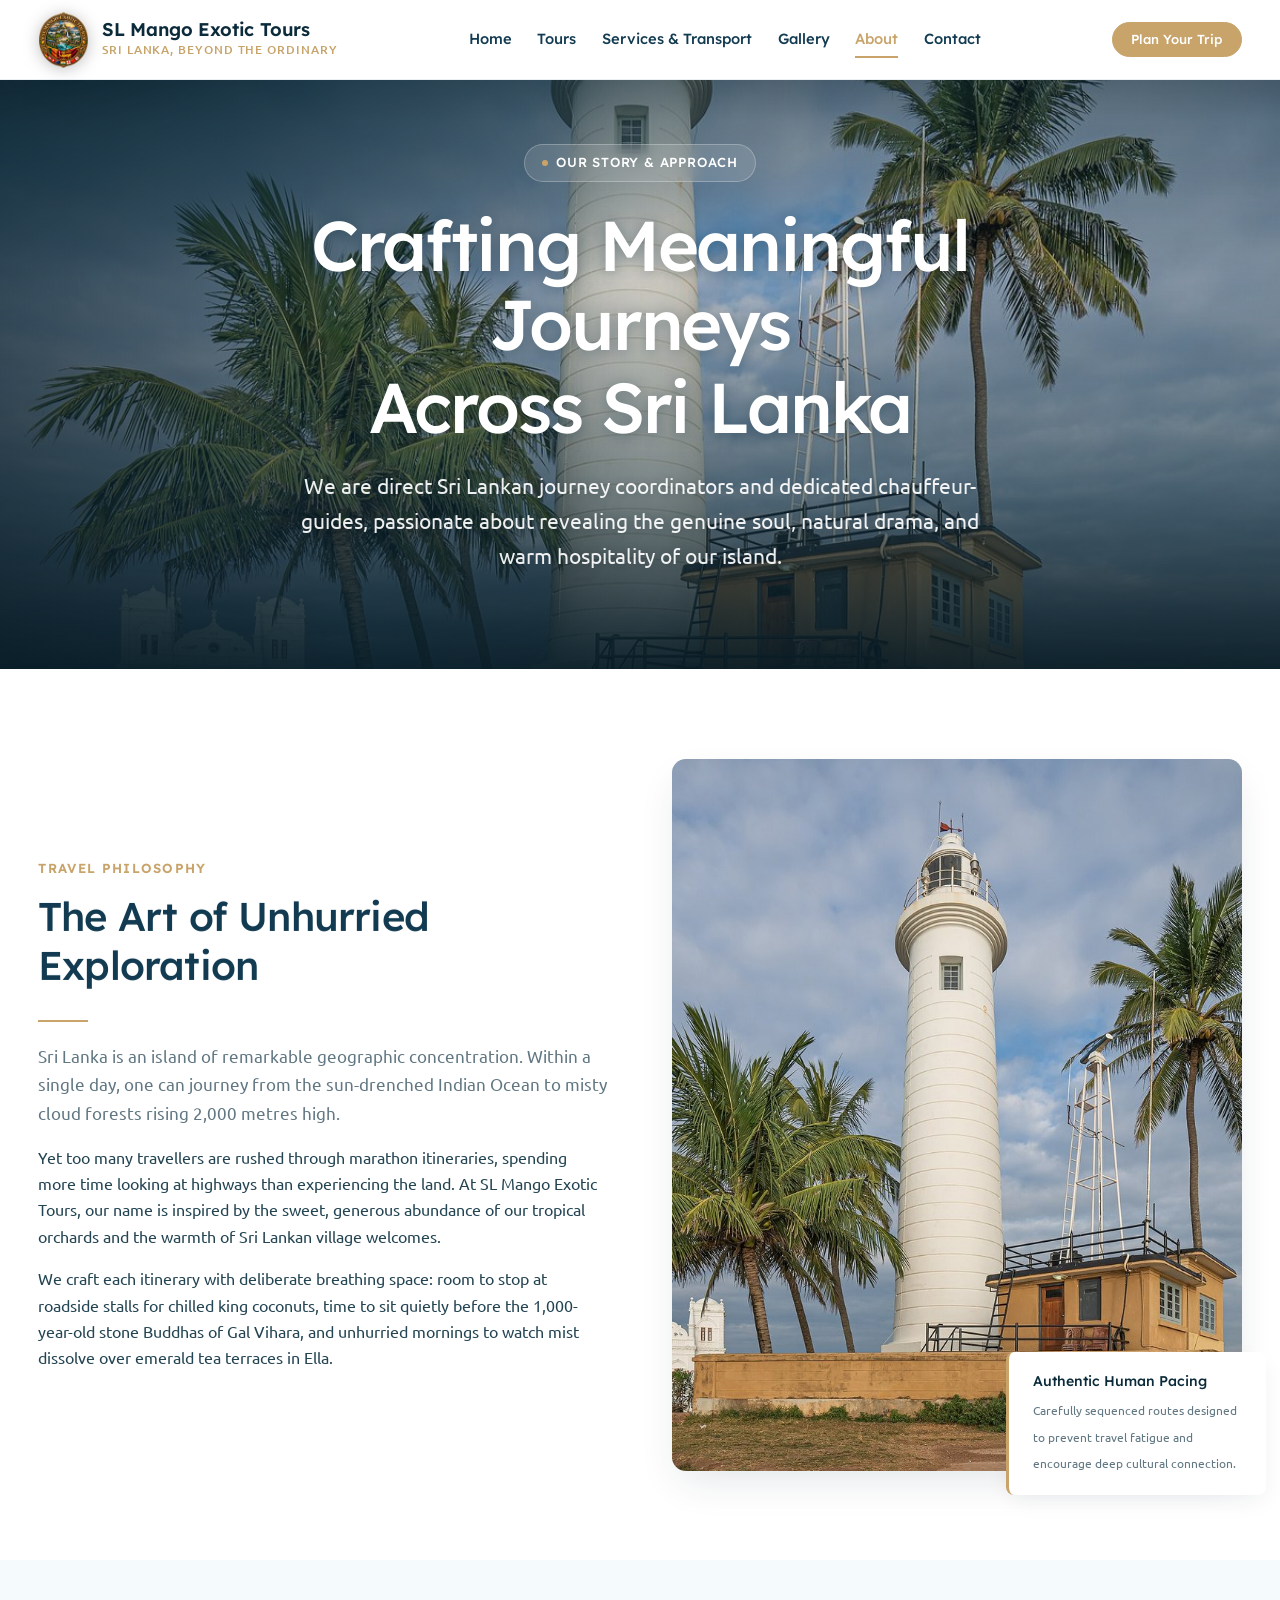
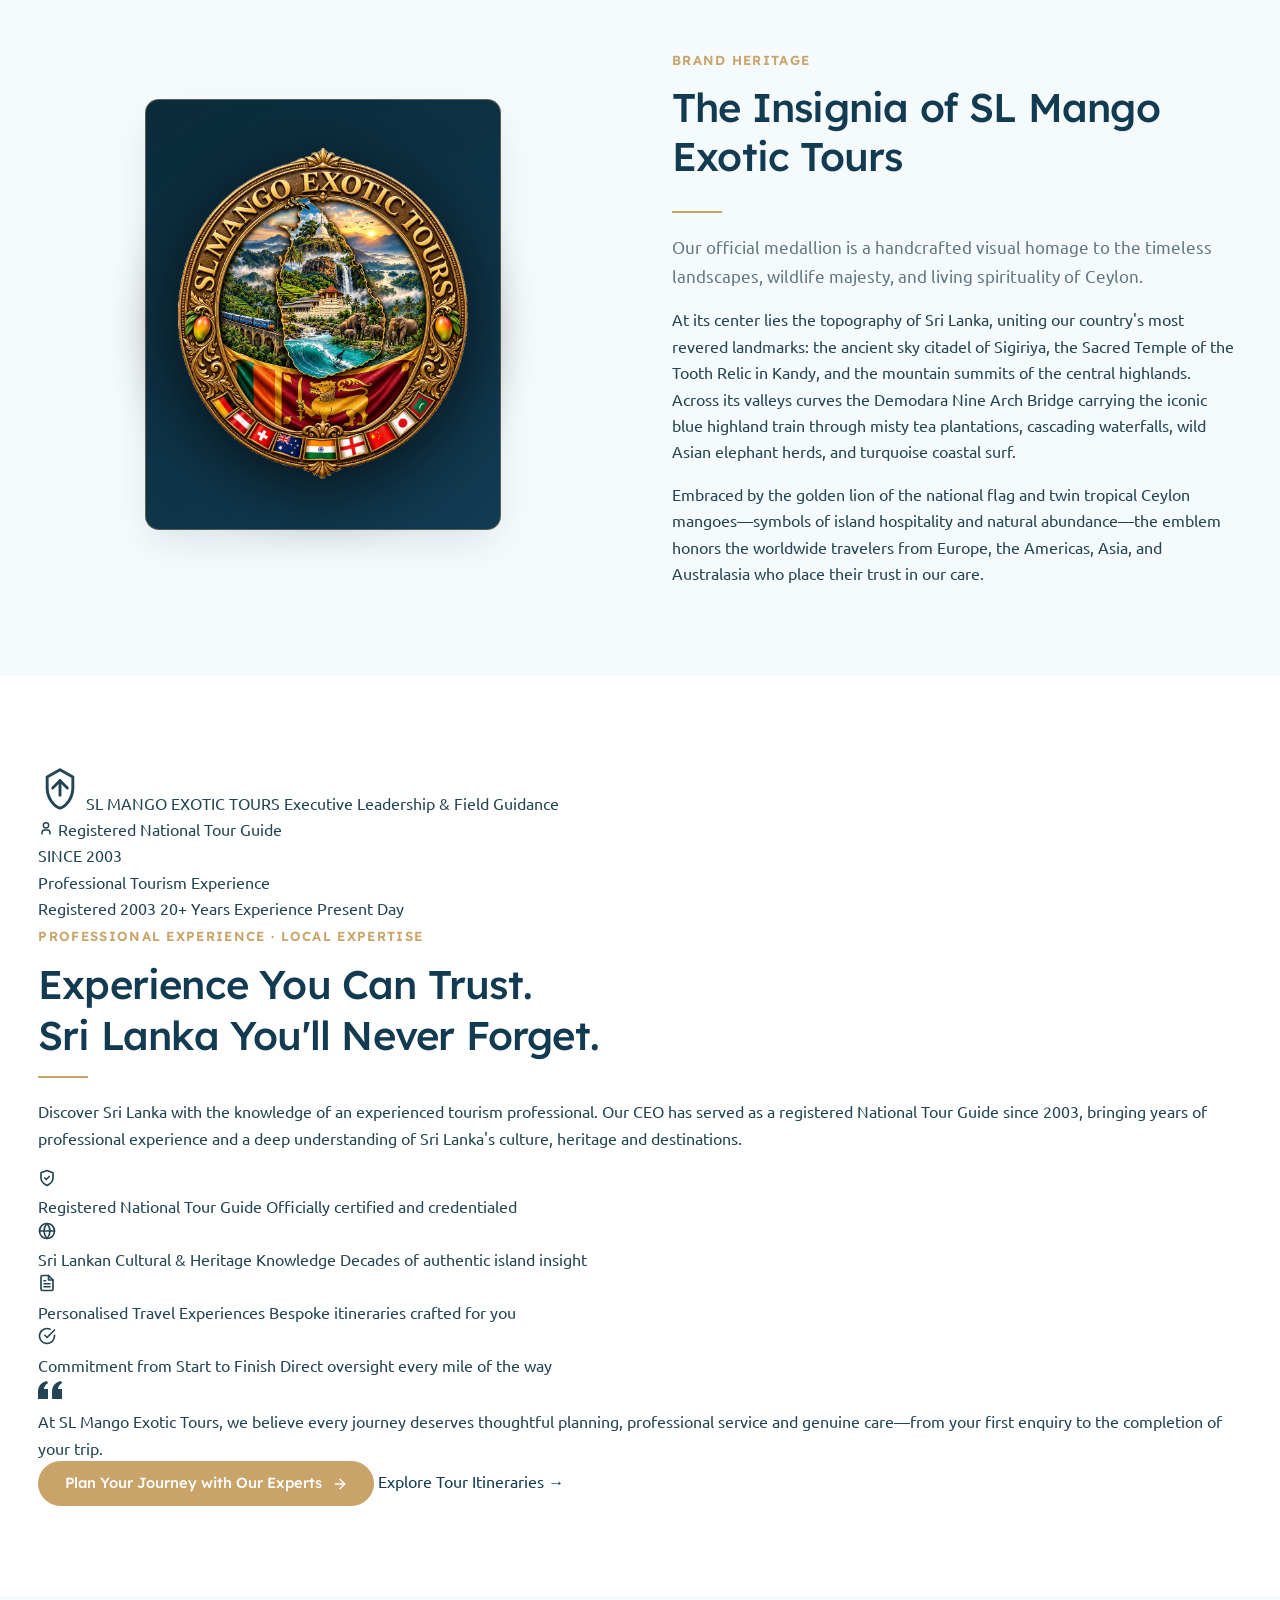
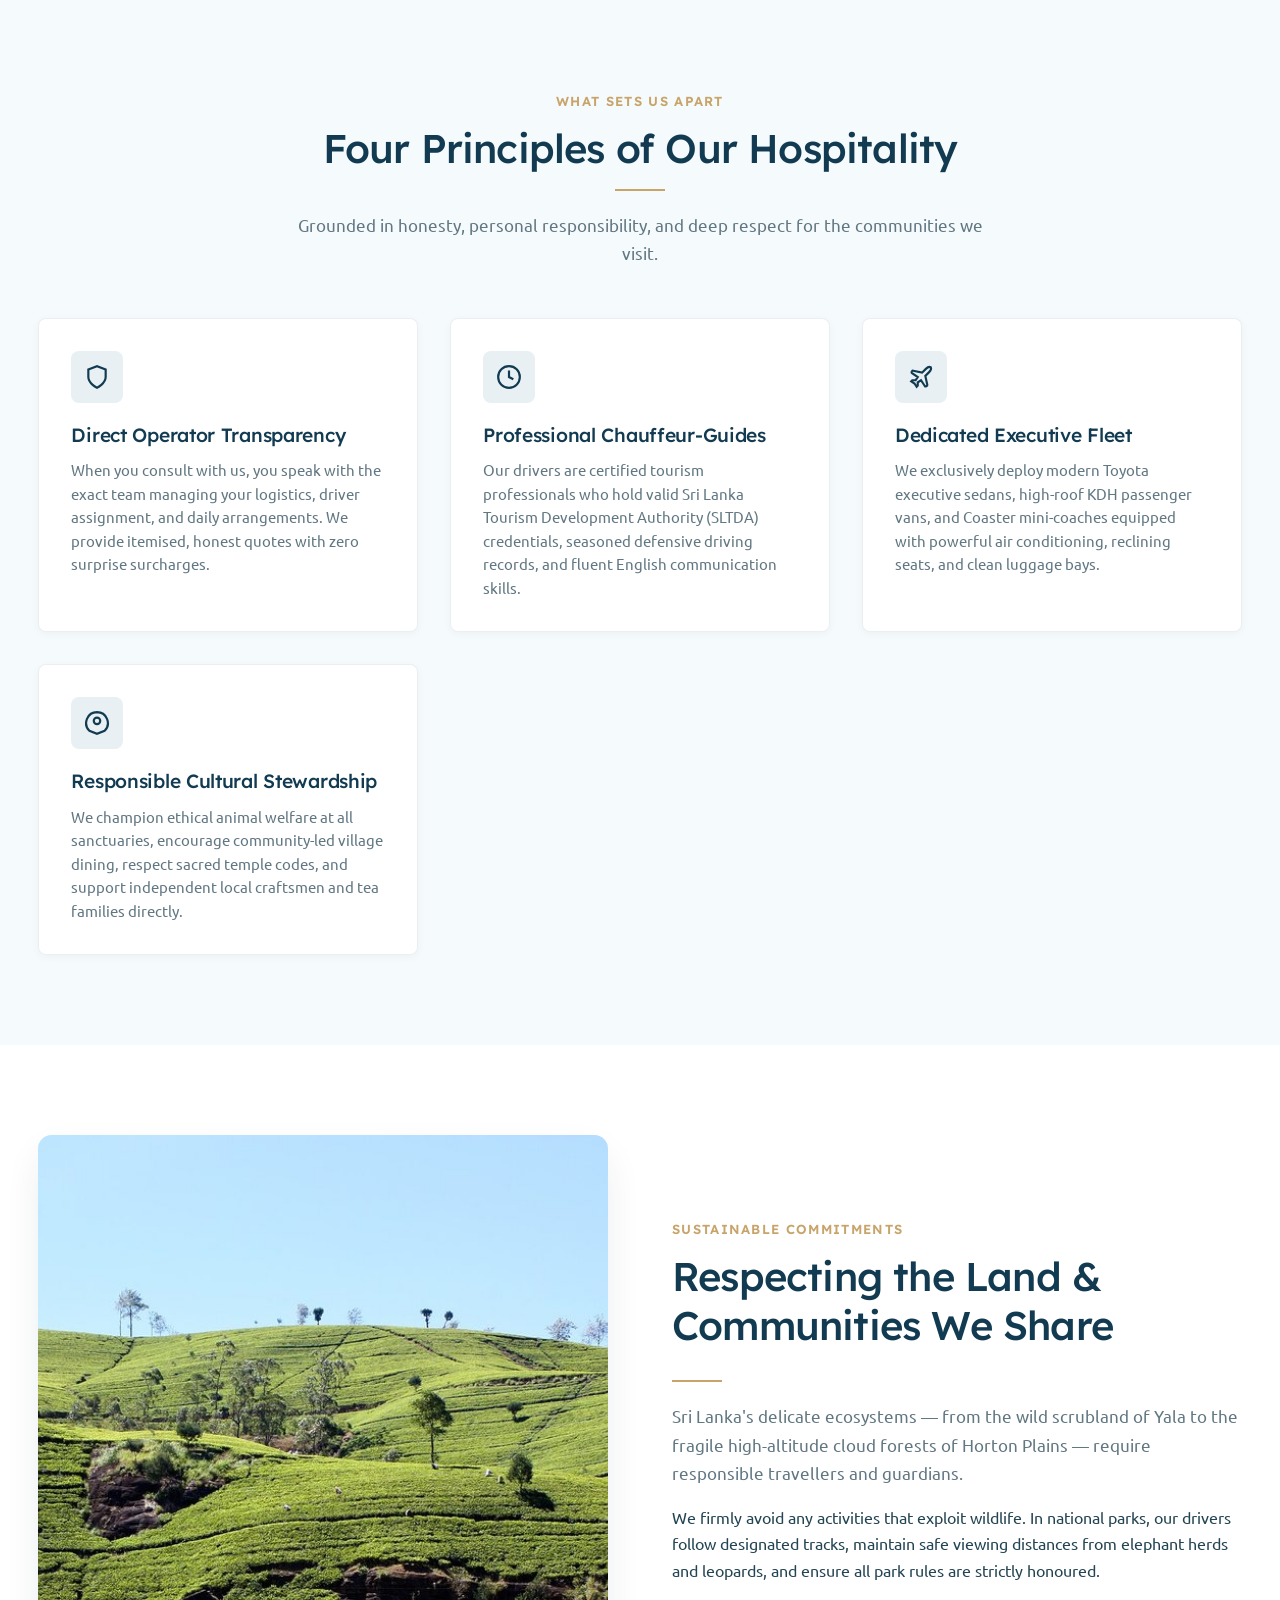
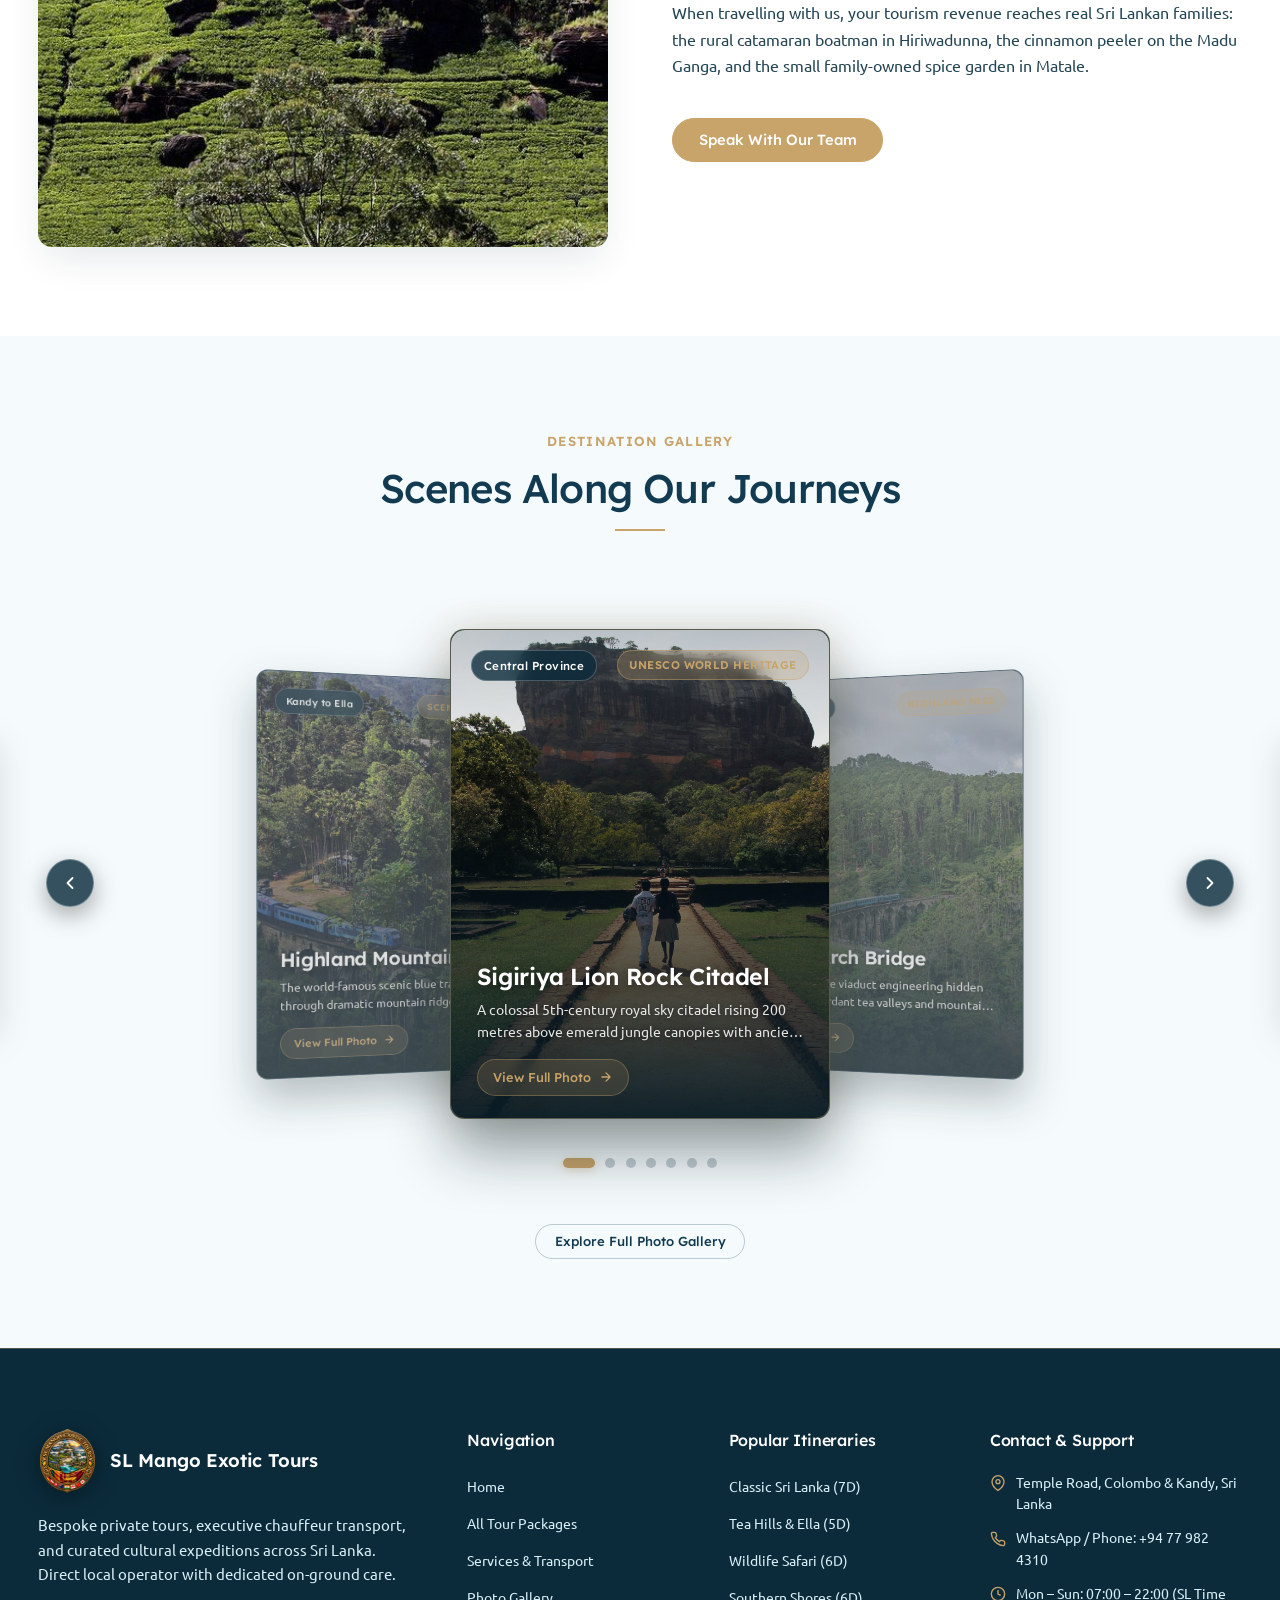
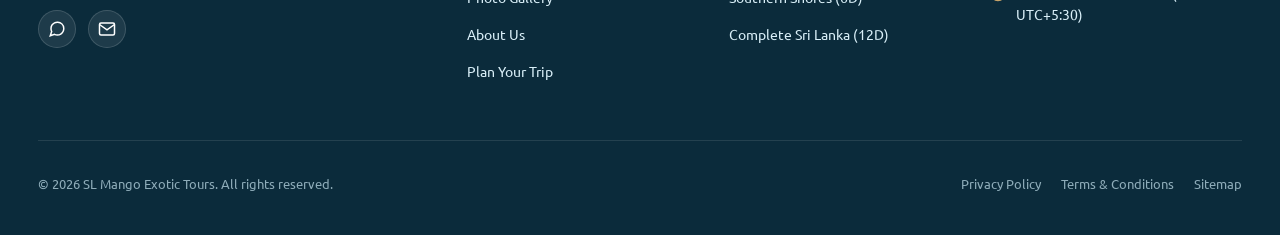
==== commit 02d0f91e: "Initial website upload" ====
--- a/about.html
+++ b/about.html
@@ -150,6 +150,165 @@
       </div>
     </section>
 
+
+    <!-- ======================================================================
+         EXECUTIVE LEADERSHIP & PROFESSIONAL EXPERIENCE (SINCE 2003)
+         ====================================================================== -->
+    <section class="section section-bg-white ceo-experience-section" id="ceo-experience">
+      <div class="container">
+        <div class="ceo-experience-grid">
+          <!-- Left Column: Professional Credentials & Stat Showcase -->
+          <div class="ceo-experience-visual-col">
+            <div class="ceo-experience-card">
+              <!-- Reserved Portrait Area -->
+              <div class="ceo-experience-portrait-wrapper">
+                <!-- RESERVED CEO PHOTOGRAPH:
+                     Place authentic CEO portrait image at 'assets/images/team/ceo-portrait.jpg' (recommended 800x1000px).
+                     The frame automatically displays the photograph when available, or this elegant editorial frame. -->
+                <div class="ceo-experience-portrait-frame">
+                  <div class="ceo-experience-portrait-inner">
+                    <div class="ceo-experience-monogram-shield">
+                      <svg viewBox="0 0 24 24" width="44" height="44" fill="none" stroke="currentColor" stroke-width="1.6" stroke-linecap="round" stroke-linejoin="round" aria-hidden="true">
+                        <path d="M12 2l7 4v6c0 5.25-3.5 10-7 11-3.5-1-7-5.75-7-11V6l7-4z"></path>
+                        <path d="M12 8v8"></path>
+                        <path d="M8 12l4-4 4 4"></path>
+                      </svg>
+                      <span class="ceo-experience-shield-title">SL MANGO EXOTIC TOURS</span>
+                      <span class="ceo-experience-shield-subtitle">Executive Leadership &amp; Field Guidance</span>
+                    </div>
+                  </div>
+                  <div class="ceo-experience-portrait-badge">
+                    <svg viewBox="0 0 24 24" width="16" height="16" fill="none" stroke="currentColor" stroke-width="2.2" stroke-linecap="round" stroke-linejoin="round" aria-hidden="true">
+                      <circle cx="12" cy="8" r="4"></circle>
+                      <path d="M6 21v-2a4 4 0 0 1 4-4h4a4 4 0 0 1 4 4v2"></path>
+                    </svg>
+                    <span>Registered National Tour Guide</span>
+                  </div>
+                </div>
+              </div>
+
+              <!-- Main Statistic Block -->
+              <div class="ceo-experience-stat-block">
+                <div class="ceo-experience-stat-header">
+                  <span class="ceo-experience-stat-prefix">SINCE</span>
+                  <span class="ceo-experience-stat-year" id="ceo-stat-year" data-target="2003">2003</span>
+                </div>
+                <div class="ceo-experience-stat-label">
+                  Professional Tourism Experience
+                </div>
+                <div class="ceo-experience-timeline">
+                  <div class="ceo-experience-timeline-track">
+                    <div class="ceo-experience-timeline-line"></div>
+                  </div>
+                  <div class="ceo-experience-timeline-points">
+                    <span class="ceo-experience-point">Registered 2003</span>
+                    <span class="ceo-experience-point">20+ Years Experience</span>
+                    <span class="ceo-experience-point">Present Day</span>
+                  </div>
+                </div>
+              </div>
+            </div>
+          </div>
+
+          <!-- Right Column: Narrative Storytelling & Trust Indicators -->
+          <div class="ceo-experience-content-col">
+            <span class="section-tag ceo-experience-eyebrow">PROFESSIONAL EXPERIENCE · LOCAL EXPERTISE</span>
+            <h2 class="section-title ceo-experience-title" aria-label="Experience You Can Trust. Sri Lanka You'll Never Forget.">
+              <span class="mask-line" aria-hidden="true"><span class="mask-line-inner">Experience You Can Trust.</span></span>
+              <span class="mask-line" aria-hidden="true"><span class="mask-line-inner">Sri Lanka You&#39;ll Never Forget.</span></span>
+            </h2>
+            <span class="accent-line"></span>
+            
+            <p class="ceo-experience-description">
+              Discover Sri Lanka with the knowledge of an experienced tourism professional. Our CEO has served as a registered National Tour Guide since 2003, bringing years of professional experience and a deep understanding of Sri Lanka&#39;s culture, heritage and destinations.
+            </p>
+
+            <!-- Supporting Trust Indicators (4 Pillars) -->
+            <div class="ceo-experience-indicators-grid">
+              <div class="ceo-experience-indicator-item" style="--item-delay: 0ms;">
+                <div class="ceo-experience-indicator-icon" aria-hidden="true">
+                  <svg viewBox="0 0 24 24" width="18" height="18" fill="none" stroke="currentColor" stroke-width="2.2" stroke-linecap="round" stroke-linejoin="round">
+                    <path d="M12 22s8-4 8-10V5l-8-3-8 3v7c0 6 8 10 8 10z"></path>
+                    <polyline points="9 12 11 14 15 10"></polyline>
+                  </svg>
+                </div>
+                <div class="ceo-experience-indicator-text">
+                  <span class="ceo-experience-indicator-title">Registered National Tour Guide</span>
+                  <span class="ceo-experience-indicator-subtitle">Officially certified and credentialed</span>
+                </div>
+              </div>
+
+              <div class="ceo-experience-indicator-item" style="--item-delay: 80ms;">
+                <div class="ceo-experience-indicator-icon" aria-hidden="true">
+                  <svg viewBox="0 0 24 24" width="18" height="18" fill="none" stroke="currentColor" stroke-width="2.2" stroke-linecap="round" stroke-linejoin="round">
+                    <circle cx="12" cy="12" r="10"></circle>
+                    <line x1="2" y1="12" x2="22" y2="12"></line>
+                    <path d="M12 2a15.3 15.3 0 0 1 4 10 15.3 15.3 0 0 1-4 10 15.3 15.3 0 0 1-4-10 15.3 15.3 0 0 1 4-10z"></path>
+                  </svg>
+                </div>
+                <div class="ceo-experience-indicator-text">
+                  <span class="ceo-experience-indicator-title">Sri Lankan Cultural &amp; Heritage Knowledge</span>
+                  <span class="ceo-experience-indicator-subtitle">Decades of authentic island insight</span>
+                </div>
+              </div>
+
+              <div class="ceo-experience-indicator-item" style="--item-delay: 160ms;">
+                <div class="ceo-experience-indicator-icon" aria-hidden="true">
+                  <svg viewBox="0 0 24 24" width="18" height="18" fill="none" stroke="currentColor" stroke-width="2.2" stroke-linecap="round" stroke-linejoin="round">
+                    <path d="M14 2H6a2 2 0 0 0-2 2v16a2 2 0 0 0 2 2h12a2 2 0 0 0 2-2V8z"></path>
+                    <polyline points="14 2 14 8 20 8"></polyline>
+                    <line x1="16" y1="13" x2="8" y2="13"></line>
+                    <line x1="16" y1="17" x2="8" y2="17"></line>
+                    <polyline points="10 9 9 9 8 9"></polyline>
+                  </svg>
+                </div>
+                <div class="ceo-experience-indicator-text">
+                  <span class="ceo-experience-indicator-title">Personalised Travel Experiences</span>
+                  <span class="ceo-experience-indicator-subtitle">Bespoke itineraries crafted for you</span>
+                </div>
+              </div>
+
+              <div class="ceo-experience-indicator-item" style="--item-delay: 240ms;">
+                <div class="ceo-experience-indicator-icon" aria-hidden="true">
+                  <svg viewBox="0 0 24 24" width="18" height="18" fill="none" stroke="currentColor" stroke-width="2.2" stroke-linecap="round" stroke-linejoin="round">
+                    <path d="M22 11.08V12a10 10 0 1 1-5.93-9.14"></path>
+                    <polyline points="22 4 12 14.01 9 11.01"></polyline>
+                  </svg>
+                </div>
+                <div class="ceo-experience-indicator-text">
+                  <span class="ceo-experience-indicator-title">Commitment from Start to Finish</span>
+                  <span class="ceo-experience-indicator-subtitle">Direct oversight every mile of the way</span>
+                </div>
+              </div>
+            </div>
+
+            <!-- Supporting Statement Callout -->
+            <div class="ceo-experience-statement-card">
+              <svg class="ceo-experience-quote-icon" viewBox="0 0 24 24" width="24" height="24" fill="currentColor" aria-hidden="true">
+                <path d="M14.017 21v-7.391c0-5.704 3.731-9.57 8.983-10.609l.995 2.151c-2.432.917-3.995 3.638-3.995 5.849h4v10h-9.983zm-14.017 0v-7.391c0-5.704 3.748-9.57 9-10.609l.996 2.151c-2.433.917-3.996 3.638-3.996 5.849h3.983v10h-9.983z"/>
+              </svg>
+              <p class="ceo-experience-statement-text">
+                At SL Mango Exotic Tours, we believe every journey deserves thoughtful planning, professional service and genuine care—from your first enquiry to the completion of your trip.
+              </p>
+            </div>
+
+            <!-- Actions -->
+            <div class="ceo-experience-actions">
+              <a href="contact.html" class="btn btn-primary ceo-experience-btn">
+                <span>Plan Your Journey with Our Experts</span>
+                <svg viewBox="0 0 24 24" width="16" height="16" fill="none" stroke="currentColor" stroke-width="2.2" stroke-linecap="round" stroke-linejoin="round" aria-hidden="true">
+                  <line x1="5" y1="12" x2="19" y2="12"></line>
+                  <polyline points="12 5 19 12 12 19"></polyline>
+                </svg>
+              </a>
+              <a href="tours.html" class="ceo-experience-secondary-link">
+                <span>Explore Tour Itineraries &rarr;</span>
+              </a>
+            </div>
+          </div>
+        </div>
+      </div>
+    </section>
 
     <!-- SECTION 2: PILLARS OF OUR SERVICE -->
     <section class="section section-bg-cloud">
--- a/assets/css/styles.css
+++ b/assets/css/styles.css
@@ -208,7 +208,7 @@
   left: 0;
   width: 100%;
   height: var(--header-height);
-  z-index: 1000;
+  z-index: 1050;
   background-color: transparent;
   transition: background var(--transition-medium), background-color var(--transition-medium), height var(--transition-medium), box-shadow var(--transition-medium), backdrop-filter var(--transition-medium);
 }
@@ -390,7 +390,9 @@
   justify-content: center;
   align-items: center;
   gap: 6px;
-  z-index: 1020;
+  z-index: 1070;
+  border-radius: var(--radius-full);
+  transition: background-color var(--transition-fast);
 }
 
 .mobile-menu-toggle span {
@@ -398,25 +400,41 @@
   width: 24px;
   height: 2px;
   background-color: var(--color-ocean-navy);
-  transition: transform var(--transition-fast), opacity var(--transition-fast);
+  transition: transform var(--transition-fast), opacity var(--transition-fast), background-color var(--transition-fast);
 }
 
 .site-header:not(.scrolled):not(.header-solid) .mobile-menu-toggle span {
   background-color: #FFFFFF;
 }
 
+.mobile-menu-toggle.is-active,
+.site-header .mobile-menu-toggle.is-active {
+  background-color: rgba(18, 59, 82, 0.08);
+}
+
+.mobile-menu-toggle.is-active span,
+.site-header .mobile-menu-toggle.is-active span,
+.site-header:not(.scrolled):not(.header-solid) .mobile-menu-toggle.is-active span {
+  background-color: var(--color-ocean-navy) !important;
+}
+
 .mobile-menu-toggle.is-active span:nth-child(1) {
   transform: translateY(8px) rotate(45deg);
-  background-color: var(--color-ocean-navy);
 }
 
 .mobile-menu-toggle.is-active span:nth-child(2) {
   opacity: 0;
+  transform: scaleX(0);
 }
 
 .mobile-menu-toggle.is-active span:nth-child(3) {
   transform: translateY(-8px) rotate(-45deg);
-  background-color: var(--color-ocean-navy);
+}
+
+/* Default on desktop: mobile drawer CTA and mobile drawer headers are hidden */
+.mobile-drawer-header,
+.mobile-drawer-cta {
+  display: none !important;
 }
 
 /* --------------------------------------------------------------------------
@@ -4009,3 +4027,68 @@
     transform: none !important;
   }
 }
+
+/* Gold Tour Package Luxury Styling */
+.tour-card.tour-card-gold-package {
+  border: 1.5px solid rgba(212, 175, 55, 0.45);
+  box-shadow: 0 10px 30px -10px rgba(18, 59, 82, 0.12), 0 0 18px -2px rgba(212, 175, 55, 0.25);
+}
+
+.tour-card.tour-card-gold-package::before {
+  content: '';
+  position: absolute;
+  top: 0;
+  left: 0;
+  right: 0;
+  height: 4px;
+  background: linear-gradient(90deg, #B38728, #FBF5B7, #DAA520, #AA771C);
+  z-index: 3;
+}
+
+.tour-card.tour-card-gold-package .tour-card-route svg {
+  color: #D4AF37;
+  filter: drop-shadow(0 0 3px rgba(212, 175, 55, 0.5));
+}
+
+.badge.tour-card-badge-gold {
+  display: inline-flex;
+  align-items: center;
+  gap: 0.45rem;
+  background: linear-gradient(135deg, rgba(14, 25, 36, 0.92) 0%, rgba(42, 32, 14, 0.94) 100%);
+  color: #FFE680;
+  border: 1.5px solid rgba(255, 215, 0, 0.75);
+  box-shadow: 0 4px 15px rgba(0, 0, 0, 0.4), 0 0 14px rgba(212, 175, 55, 0.45);
+  backdrop-filter: blur(8px);
+  -webkit-backdrop-filter: blur(8px);
+  padding: 0.38rem 0.85rem;
+  border-radius: var(--radius-full);
+  font-weight: 600;
+  letter-spacing: 0.05em;
+  font-size: 0.76rem;
+  text-transform: uppercase;
+  transition: transform var(--transition-fast), box-shadow var(--transition-fast);
+}
+
+.badge.tour-card-badge-gold:hover {
+  transform: scale(1.05);
+  box-shadow: 0 6px 20px rgba(0, 0, 0, 0.45), 0 0 18px rgba(255, 215, 0, 0.65);
+}
+
+.gold-badge-crown-icon {
+  width: 17px;
+  height: 17px;
+  flex-shrink: 0;
+  filter: drop-shadow(0 1px 2px rgba(0, 0, 0, 0.4)) drop-shadow(0 0 4px rgba(255, 215, 0, 0.55));
+  animation: goldCrownGlint 4s ease-in-out infinite;
+}
+
+@keyframes goldCrownGlint {
+  0%, 100% {
+    transform: rotate(0deg) scale(1);
+    filter: drop-shadow(0 1px 2px rgba(0, 0, 0, 0.4)) drop-shadow(0 0 3px rgba(255, 215, 0, 0.4));
+  }
+  50% {
+    transform: rotate(-3deg) scale(1.08);
+    filter: drop-shadow(0 1px 2px rgba(0, 0, 0, 0.5)) drop-shadow(0 0 8px rgba(255, 220, 100, 0.85));
+  }
+}
--- a/assets/css/responsive.css
+++ b/assets/css/responsive.css
@@ -131,27 +131,19 @@
 }
 
 /* --------------------------------------------------------------------------
-   02. MOBILE NAVIGATION DRAWER & PHONES (<= 768px)
+   01b. TABLET & MOBILE NAVIGATION DRAWER (<= 991px)
    -------------------------------------------------------------------------- */
-@media (max-width: 768px) {
-  .hero-video-controls {
-    bottom: 1.25rem;
-    right: 1.25rem;
-    gap: 0.5rem;
-  }
-
-  .hero-video-toggle {
-    width: 38px;
-    height: 38px;
-  }
-
-  .hero > .hero-video-toggle {
-    bottom: 1.25rem;
-    right: 1.25rem;
+@media (max-width: 991px) {
+  .site-header {
+    z-index: 1050;
   }
 
   .mobile-menu-toggle {
     display: flex;
+  }
+
+  .header-cta-btn {
+    display: none !important;
   }
 
   .nav-menu {
@@ -160,16 +152,18 @@
     right: 0;
     width: min(85vw, 360px);
     height: 100vh;
+    height: 100dvh;
     background-color: #FFFFFF;
-    box-shadow: -10px 0 30px rgba(11, 43, 59, 0.15);
+    box-shadow: -10px 0 35px rgba(11, 43, 59, 0.22);
     flex-direction: column;
     align-items: flex-start;
-    padding: calc(var(--header-height) + 1.5rem) 2rem 2rem;
-    gap: 1.25rem;
+    padding: calc(var(--header-height) + 1.5rem) 2rem 2.5rem;
+    gap: 1.15rem;
     transform: translateX(100%);
     transition: transform var(--transition-medium);
-    z-index: 1005;
+    z-index: 1060;
     overflow-y: auto;
+    -webkit-overflow-scrolling: touch;
   }
 
   .nav-menu.is-open {
@@ -193,24 +187,25 @@
     font-weight: 600;
   }
 
-  .header-cta-btn {
-    display: none;
-  }
-
   .mobile-drawer-cta {
-    display: block;
-    width: 100%;
-    margin-top: 1rem;
+    display: inline-flex !important;
+    width: 100% !important;
+    margin-top: 1.5rem !important;
     text-align: center;
+    justify-content: center;
+    align-items: center;
+    padding: 0.85rem 1.5rem;
+    font-size: 0.95rem;
+    font-weight: 600;
   }
 
   /* Nav Backdrop */
   .nav-backdrop {
     position: fixed;
     inset: 0;
-    background-color: rgba(11, 43, 59, 0.6);
+    background-color: rgba(8, 28, 38, 0.65);
     backdrop-filter: blur(4px);
-    z-index: 1002;
+    z-index: 1040;
     opacity: 0;
     pointer-events: none;
     transition: opacity var(--transition-fast);
@@ -219,6 +214,66 @@
   .nav-backdrop.is-visible {
     opacity: 1;
     pointer-events: auto;
+  }
+}
+
+body.mobile-nav-open {
+  overflow: hidden !important;
+  touch-action: none;
+}
+
+/* --------------------------------------------------------------------------
+   02. MOBILE PHONES (<= 768px)
+   -------------------------------------------------------------------------- */
+@media (max-width: 768px) {
+  .hero-title {
+    font-size: clamp(1.85rem, 6.8vw, 2.75rem);
+    line-height: 1.18;
+  }
+
+  .hero-lead {
+    font-size: 0.98rem;
+    line-height: 1.55;
+  }
+
+  /* Horizontal swipeable filter tabs on mobile */
+  .filter-tabs {
+    justify-content: flex-start;
+    overflow-x: auto;
+    flex-wrap: nowrap;
+    -webkit-overflow-scrolling: touch;
+    scrollbar-width: none;
+    padding-bottom: 0.5rem;
+    margin-bottom: 1.75rem;
+    gap: 0.5rem;
+    width: 100%;
+  }
+
+  .filter-tabs::-webkit-scrollbar {
+    display: none;
+  }
+
+  .filter-btn {
+    flex-shrink: 0;
+    padding: 0.5rem 1.1rem;
+    font-size: 0.82rem;
+    white-space: nowrap;
+  }
+
+  .hero-video-controls {
+    bottom: 1.25rem;
+    right: 1.25rem;
+    gap: 0.5rem;
+  }
+
+  .hero-video-toggle {
+    width: 38px;
+    height: 38px;
+  }
+
+  .hero > .hero-video-toggle {
+    bottom: 1.25rem;
+    right: 1.25rem;
   }
 
   /* Itinerary Reflow on Mobile */
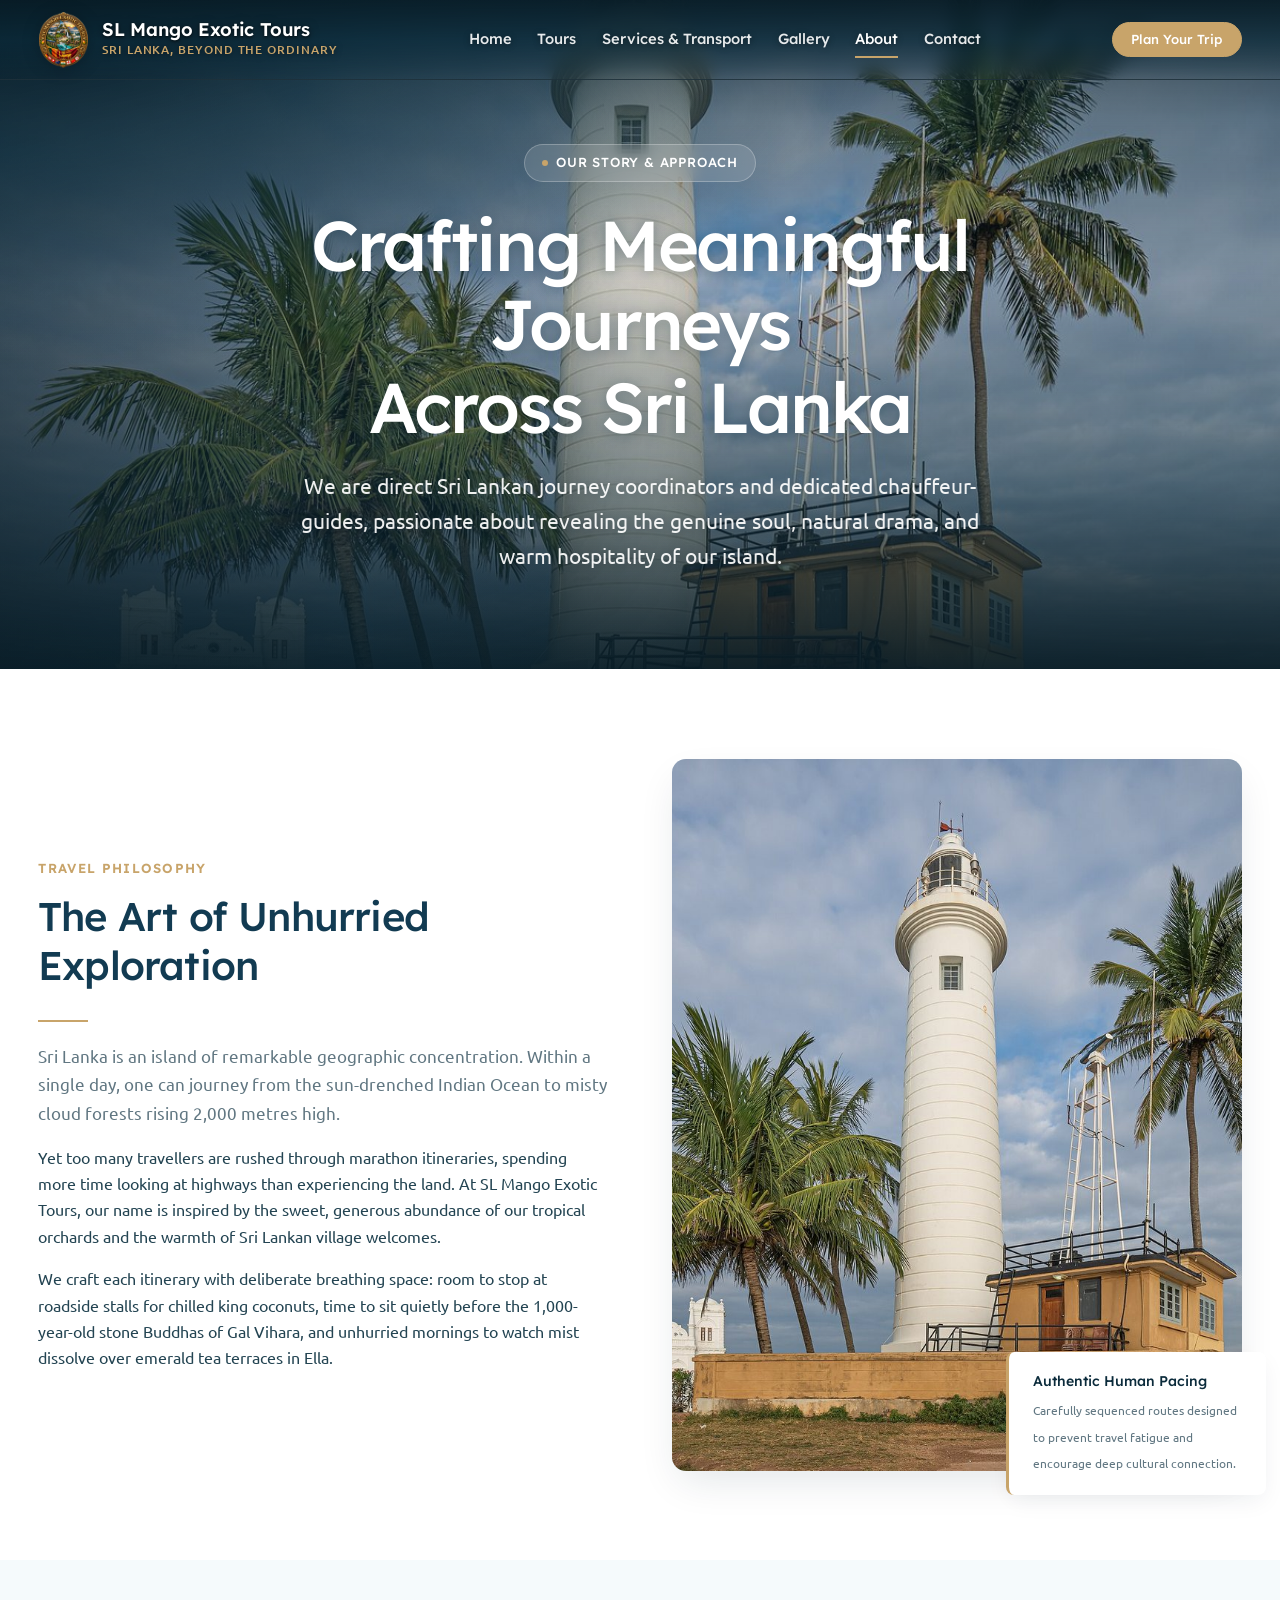
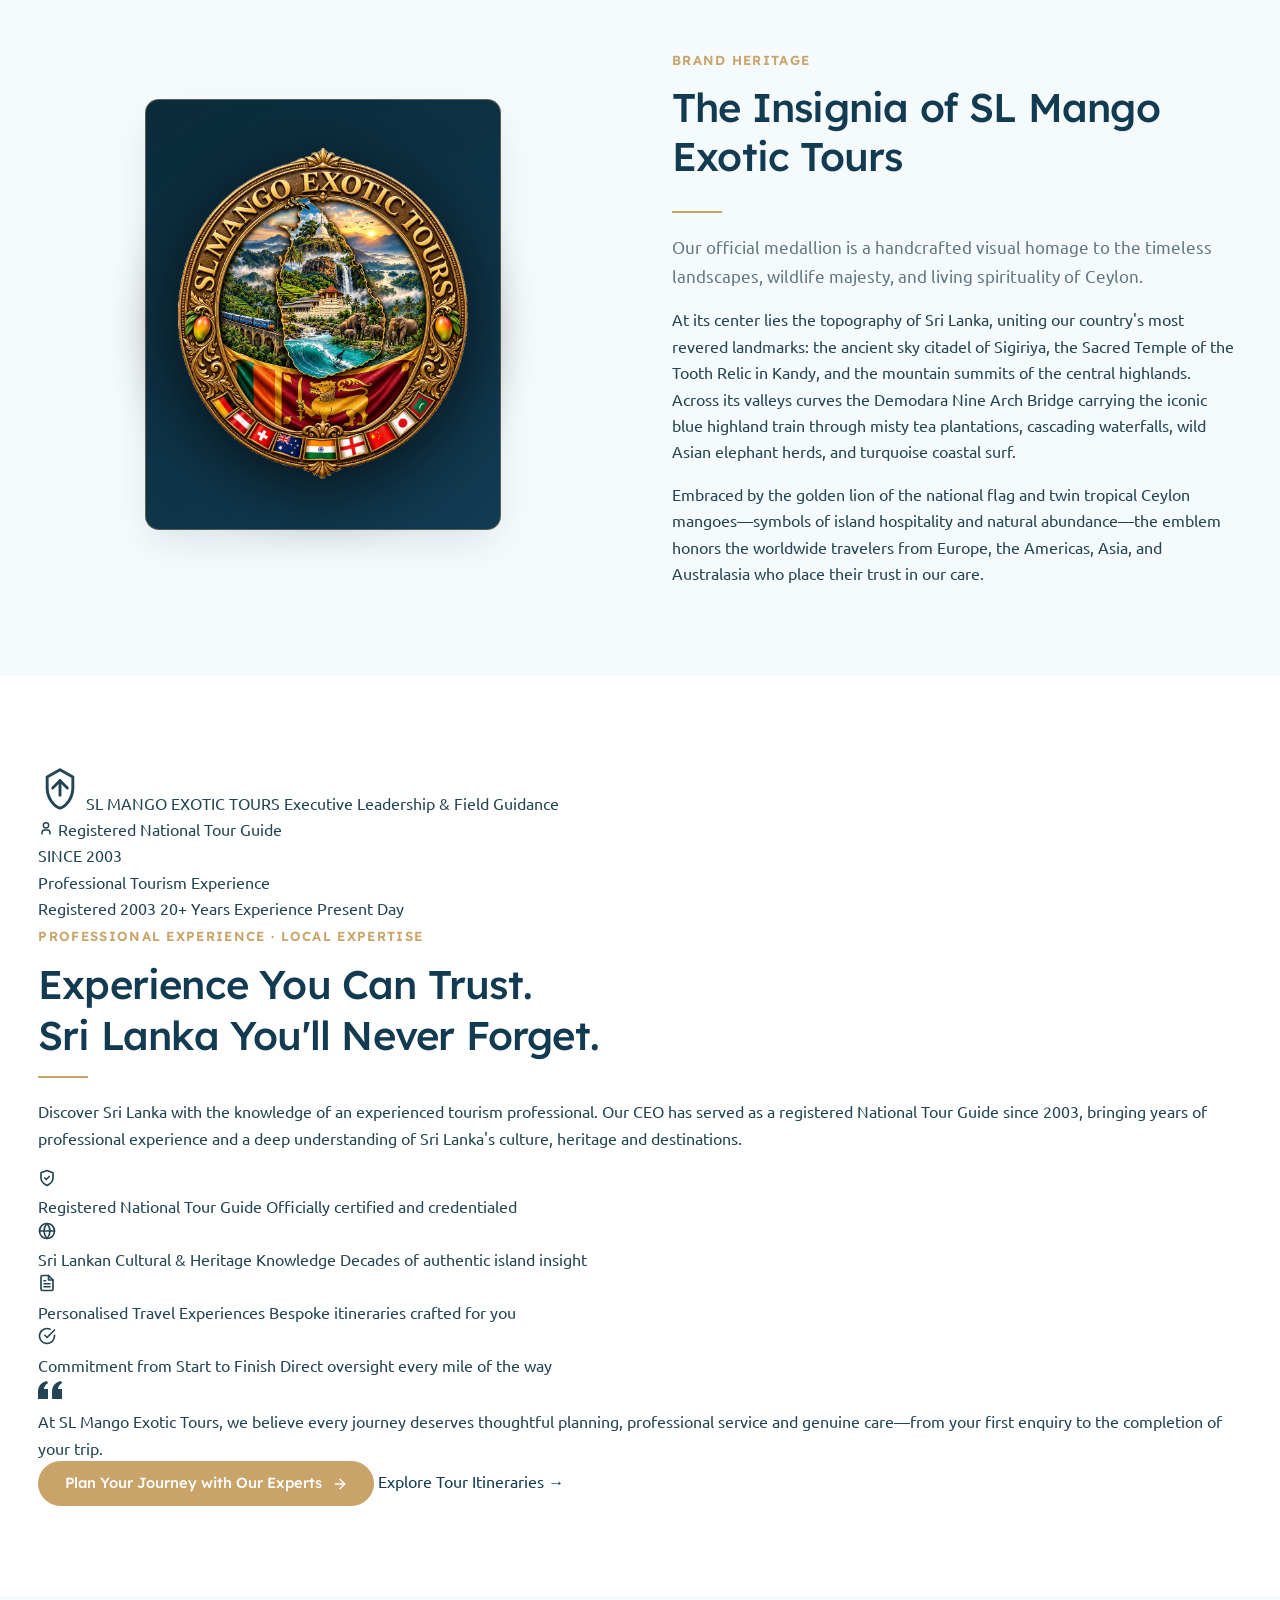
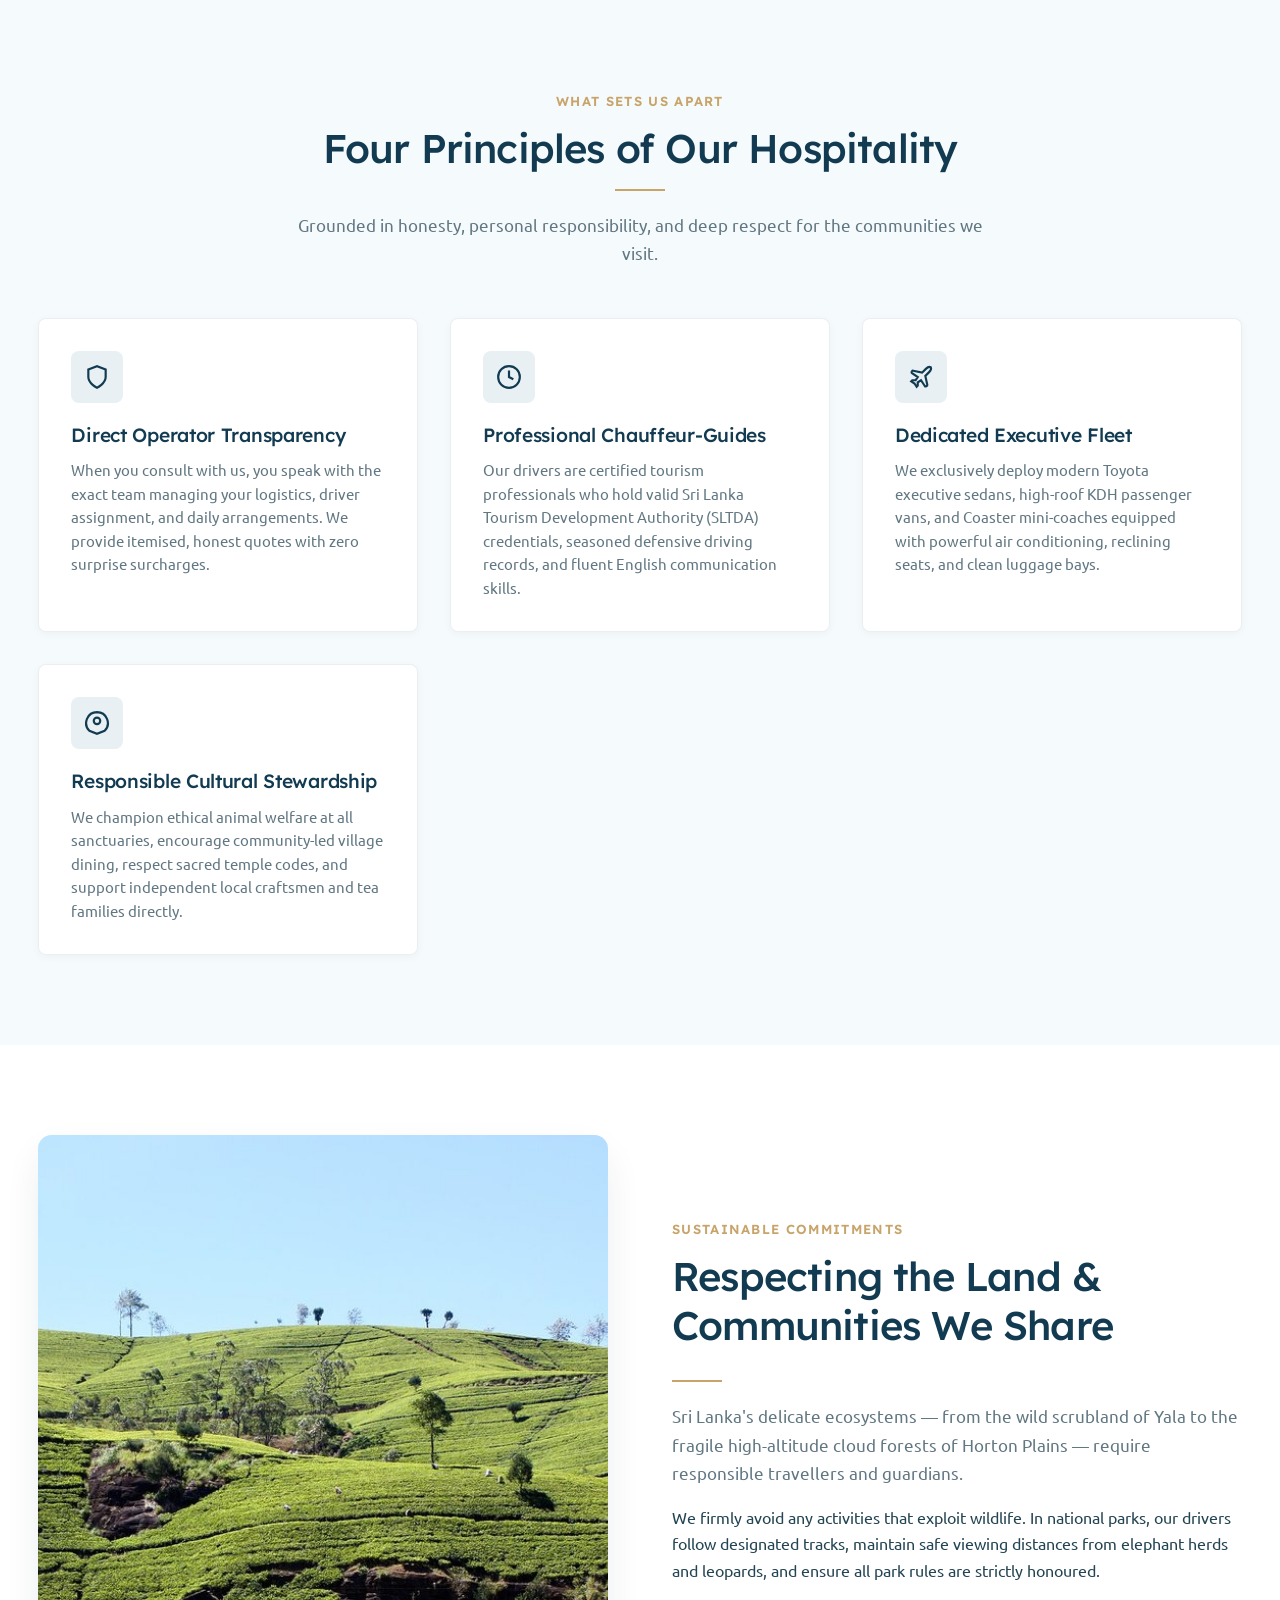
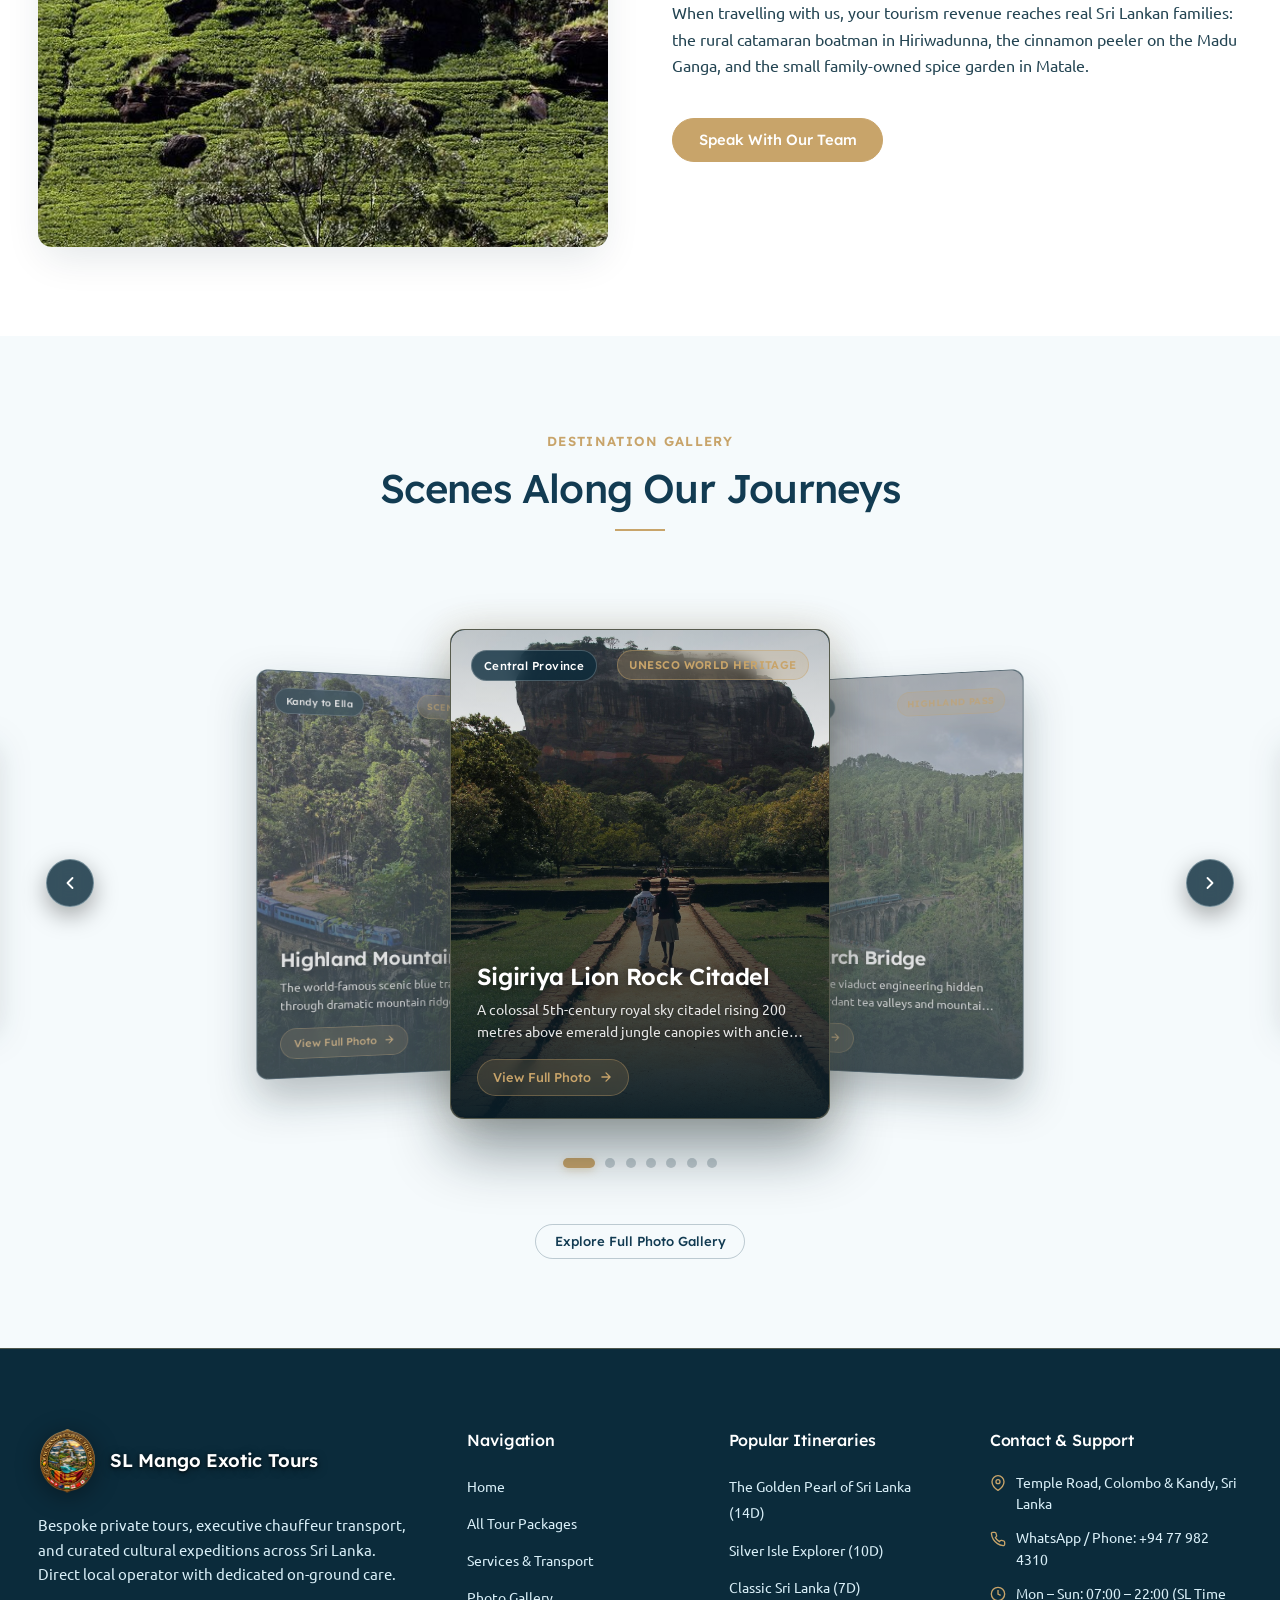
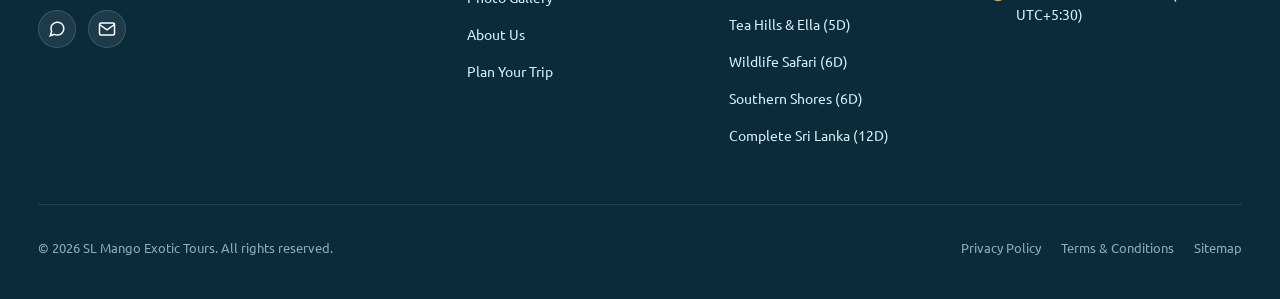
==== commit 2812276b: "Update website design and Silver Isle Explorer package" ====
--- a/about.html
+++ b/about.html
@@ -29,7 +29,7 @@
 <body>
 
   <!-- GLOBAL HEADER -->
-  <header class="site-header header-solid" role="banner">
+  <header class="site-header" role="banner" id="site-header">
     <div class="container header-container">
       <a href="index.html" class="brand-link" aria-label="SL Mango Exotic Tours Home">
         <img src="assets/images/logo.png" alt="SL Mango Exotic Tours Logo" class="brand-logo-img" width="54" height="54">
@@ -469,6 +469,8 @@
         <div class="footer-col">
           <h4 class="footer-col-title">Popular Itineraries</h4>
           <ul class="footer-nav-list">
+            <li><a href="tour-details.html?tour=golden-pearl-of-sri-lanka">The Golden Pearl of Sri Lanka (14D)</a></li>
+            <li><a href="tour-details.html?tour=silver-isle-explorer">Silver Isle Explorer (10D)</a></li>
             <li><a href="tour-details.html?tour=classic-sri-lanka">Classic Sri Lanka (7D)</a></li>
             <li><a href="tour-details.html?tour=tea-hills-ella">Tea Hills &amp; Ella (5D)</a></li>
             <li><a href="tour-details.html?tour=wildlife-safari">Wildlife Safari (6D)</a></li>
--- a/assets/css/styles.css
+++ b/assets/css/styles.css
@@ -200,7 +200,8 @@
 }
 
 /* --------------------------------------------------------------------------
-   03. HEADER & NAVIGATION
+   03. HEADER & NAVIGATION — MASTER GLOBAL LUXURY NAVBAR
+   Exact master navbar design from homepage preserved across all pages
    -------------------------------------------------------------------------- */
 .site-header {
   position: fixed;
@@ -209,35 +210,27 @@
   width: 100%;
   height: var(--header-height);
   z-index: 1050;
-  background-color: transparent;
-  transition: background var(--transition-medium), background-color var(--transition-medium), height var(--transition-medium), box-shadow var(--transition-medium), backdrop-filter var(--transition-medium);
-}
-
-.site-header:not(.scrolled):not(.header-solid) {
   background: linear-gradient(
     180deg,
-    rgba(8, 28, 38, 0.82) 0%,
-    rgba(11, 43, 59, 0.60) 50%,
-    rgba(11, 43, 59, 0.20) 85%,
+    rgba(8, 28, 38, 0.85) 0%,
+    rgba(11, 43, 59, 0.65) 50%,
+    rgba(11, 43, 59, 0.25) 85%,
     transparent 100%
   );
-  backdrop-filter: blur(6px);
-  -webkit-backdrop-filter: blur(6px);
+  backdrop-filter: blur(8px);
+  -webkit-backdrop-filter: blur(8px);
   border-bottom: 1px solid rgba(255, 255, 255, 0.08);
-}
-
+  transition: background var(--transition-medium), background-color var(--transition-medium), box-shadow var(--transition-medium), backdrop-filter var(--transition-medium);
+}
+
+/* Scrolled state: Preserves dark transparent navy and identical navbar height */
 .site-header.scrolled {
-  height: var(--header-height-scrolled);
-  background-color: rgba(255, 255, 255, 0.94);
-  backdrop-filter: blur(12px);
-  -webkit-backdrop-filter: blur(12px);
-  box-shadow: 0 4px 20px rgba(11, 43, 59, 0.06);
-  border-bottom: var(--border-subtle);
-}
-
-.site-header.header-solid {
-  background-color: #FFFFFF;
-  border-bottom: var(--border-subtle);
+  height: var(--header-height);
+  background: rgba(8, 28, 38, 0.92);
+  backdrop-filter: blur(14px);
+  -webkit-backdrop-filter: blur(14px);
+  box-shadow: 0 4px 20px rgba(0, 0, 0, 0.35);
+  border-bottom: 1px solid rgba(255, 255, 255, 0.1);
 }
 
 .header-container {
@@ -247,7 +240,7 @@
   height: 100%;
 }
 
-/* Brand Logo */
+/* Brand Logo & Typography */
 .brand-link {
   display: flex;
   align-items: center;
@@ -272,17 +265,6 @@
   filter: drop-shadow(0 4px 14px rgba(200, 164, 106, 0.5));
 }
 
-.brand-emblem {
-  width: 44px;
-  height: 44px;
-  flex-shrink: 0;
-  transition: transform var(--transition-fast);
-}
-
-.brand-link:hover .brand-emblem {
-  transform: scale(1.05) rotate(3deg);
-}
-
 .brand-text-block {
   display: flex;
   flex-direction: column;
@@ -293,24 +275,9 @@
   font-size: 1.15rem;
   font-weight: 600;
   letter-spacing: -0.01em;
-  color: var(--color-deep-navy);
+  color: #FFFFFF;
   line-height: 1.1;
-  
-}
-
-.site-header:not(.scrolled):not(.header-solid) .brand-name {
-  color: #FFFFFF;
   text-shadow: 0 2px 10px rgba(0, 0, 0, 0.5), 0 1px 3px rgba(0, 0, 0, 0.7);
-}
-
-.site-header:not(.scrolled):not(.header-solid) .brand-tagline {
-  color: var(--color-ceylon-gold);
-  text-shadow: 0 1px 6px rgba(0, 0, 0, 0.6);
-}
-
-.site-header:not(.scrolled):not(.header-solid) .nav-link {
-  color: rgba(255, 255, 255, 0.95);
-  text-shadow: 0 1px 6px rgba(0, 0, 0, 0.45);
 }
 
 .brand-tagline {
@@ -320,7 +287,7 @@
   letter-spacing: 0.08em;
   text-transform: uppercase;
   color: var(--color-ceylon-gold);
-
+  text-shadow: 0 1px 6px rgba(0, 0, 0, 0.6);
 }
 
 /* Nav Links */
@@ -334,15 +301,12 @@
   font-family: var(--font-heading);
   font-size: 0.92rem;
   font-weight: 500;
-  color: var(--color-ocean-navy);
+  color: rgba(255, 255, 255, 0.9);
   text-decoration: none;
   position: relative;
   padding: 0.4rem 0;
+  text-shadow: 0 1px 6px rgba(0, 0, 0, 0.45);
   transition: color var(--transition-fast);
-}
-
-.site-header:not(.scrolled):not(.header-solid) .nav-link {
-  color: rgba(255, 255, 255, 0.9);
 }
 
 .nav-link::after {
@@ -356,12 +320,8 @@
   transition: width var(--transition-fast);
 }
 
-.nav-link:hover, .nav-link.active {
-  color: var(--color-ceylon-gold);
-}
-
-.site-header:not(.scrolled):not(.header-solid) .nav-link:hover,
-.site-header:not(.scrolled):not(.header-solid) .nav-link.active {
+.nav-link:hover,
+.nav-link.active {
   color: #FFFFFF;
 }
 
@@ -375,6 +335,20 @@
   display: flex;
   align-items: center;
   gap: 1rem;
+}
+
+.header-cta-btn {
+  background-color: var(--color-ceylon-gold);
+  color: #FFFFFF;
+  border-color: var(--color-ceylon-gold);
+}
+
+.header-cta-btn:hover {
+  background-color: var(--color-ceylon-gold-hover);
+  border-color: var(--color-ceylon-gold-hover);
+  color: #FFFFFF;
+  transform: translateY(-2px);
+  box-shadow: 0 6px 16px rgba(200, 164, 106, 0.35);
 }
 
 /* Mobile Toggle */
@@ -399,23 +373,16 @@
   display: block;
   width: 24px;
   height: 2px;
-  background-color: var(--color-ocean-navy);
+  background-color: #FFFFFF;
   transition: transform var(--transition-fast), opacity var(--transition-fast), background-color var(--transition-fast);
 }
 
-.site-header:not(.scrolled):not(.header-solid) .mobile-menu-toggle span {
-  background-color: #FFFFFF;
-}
-
-.mobile-menu-toggle.is-active,
-.site-header .mobile-menu-toggle.is-active {
-  background-color: rgba(18, 59, 82, 0.08);
-}
-
-.mobile-menu-toggle.is-active span,
-.site-header .mobile-menu-toggle.is-active span,
-.site-header:not(.scrolled):not(.header-solid) .mobile-menu-toggle.is-active span {
-  background-color: var(--color-ocean-navy) !important;
+.mobile-menu-toggle.is-active {
+  background-color: rgba(255, 255, 255, 0.12);
+}
+
+.mobile-menu-toggle.is-active span {
+  background-color: #FFFFFF !important;
 }
 
 .mobile-menu-toggle.is-active span:nth-child(1) {
@@ -1110,149 +1077,340 @@
 }
 
 /* --------------------------------------------------------------------------
-   09. TOUR PACKAGES & TOUR CARDS
+   09. TOUR PACKAGES & TOUR CARDS — STANDARDIZED LUXURY DESIGN SYSTEM
    -------------------------------------------------------------------------- */
 .tours-grid {
   display: grid;
-  grid-template-columns: repeat(auto-fill, minmax(340px, 1fr));
-  gap: 2rem;
+  grid-template-columns: repeat(3, 1fr);
+  gap: 24px;
+  align-items: stretch;
 }
 
 .tour-card {
   background-color: #FFFFFF;
-  border-radius: var(--radius-lg);
+  border-radius: 16px;
   overflow: hidden;
-  border: var(--border-subtle);
-  box-shadow: var(--shadow-sm);
+  border: 1px solid rgba(18, 59, 82, 0.1);
+  box-shadow: 0 4px 20px -2px rgba(18, 59, 82, 0.06);
   display: flex;
   flex-direction: column;
-  transition: all var(--transition-medium);
+  height: 100%;
   position: relative;
+  transition: transform 300ms cubic-bezier(0.16, 1, 0.3, 1),
+              box-shadow 300ms ease,
+              border-color 300ms ease;
 }
 
 .tour-card:hover {
-  transform: translateY(-8px);
-  box-shadow: var(--shadow-hover);
+  transform: translateY(-5px);
+  box-shadow: 0 16px 36px -6px rgba(18, 59, 82, 0.16);
   border-color: rgba(200, 164, 106, 0.4);
 }
 
+/* 1. Destination Image Section */
 .tour-card-media {
   position: relative;
-  aspect-ratio: 16/10;
+  height: 230px;
+  min-height: 230px;
+  max-height: 230px;
   overflow: hidden;
-  background-color: var(--color-mist-grey);
+  background-color: #0F1E28;
 }
 
 .tour-card-media img {
   width: 100%;
   height: 100%;
   object-fit: cover;
-  transition: transform var(--transition-smooth);
+  display: block;
+  transition: transform 350ms cubic-bezier(0.16, 1, 0.3, 1);
 }
 
 .tour-card:hover .tour-card-media img {
   transform: scale(1.06);
 }
 
+.tour-card-media::after {
+  content: '';
+  position: absolute;
+  inset: 0;
+  background: linear-gradient(180deg, rgba(11, 25, 38, 0.55) 0%, rgba(11, 25, 38, 0.05) 35%, rgba(11, 25, 38, 0.05) 60%, rgba(11, 25, 38, 0.65) 100%);
+  pointer-events: none;
+  z-index: 1;
+}
+
+/* 2. Package Category Badge (Top-Left 14px) */
 .tour-card-badge {
   position: absolute;
-  top: 1rem;
-  left: 1rem;
-  z-index: 2;
-}
-
+  top: 14px;
+  left: 14px;
+  z-index: 3;
+  display: inline-flex;
+  align-items: center;
+  gap: 7px;
+  padding: 6px 13px;
+  height: 30px;
+  box-sizing: border-box;
+  border-radius: 9999px;
+  background: rgba(15, 23, 32, 0.92);
+  backdrop-filter: blur(8px);
+  -webkit-backdrop-filter: blur(8px);
+  font-family: var(--font-heading);
+  font-size: 10.5px;
+  font-weight: 700;
+  letter-spacing: 0.07em;
+  text-transform: uppercase;
+  white-space: nowrap;
+  line-height: 1;
+  pointer-events: auto;
+  transition: transform 250ms ease, box-shadow 250ms ease;
+}
+
+.tour-card-badge:hover {
+  transform: translateY(-1px);
+}
+
+.tour-card-badge .tour-badge-icon {
+  width: 14px;
+  height: 14px;
+  flex-shrink: 0;
+  display: block;
+}
+
+.tour-card-badge .tour-badge-text {
+  line-height: 1;
+}
+
+/* Gold Badge Variant */
+.tour-card-badge.tour-badge-gold {
+  background: linear-gradient(135deg, rgba(16, 23, 31, 0.95) 0%, rgba(42, 33, 14, 0.96) 100%);
+  border: 1.5px solid rgba(228, 185, 68, 0.85);
+  color: #FCE68E;
+  box-shadow: 0 4px 14px rgba(0, 0, 0, 0.45), 0 0 12px rgba(212, 175, 55, 0.35);
+}
+
+.tour-card-badge.tour-badge-gold .tour-badge-icon {
+  filter: drop-shadow(0 0 3px rgba(255, 215, 0, 0.6));
+}
+
+/* Silver Badge Variant */
+.tour-card-badge.tour-badge-silver {
+  background: linear-gradient(135deg, rgba(16, 23, 31, 0.95) 0%, rgba(32, 41, 52, 0.96) 100%);
+  border: 1.5px solid rgba(215, 225, 235, 0.85);
+  color: #E2E8F0;
+  box-shadow: 0 4px 14px rgba(0, 0, 0, 0.45), 0 0 12px rgba(200, 215, 230, 0.35);
+}
+
+.tour-card-badge.tour-badge-silver .tour-badge-icon {
+  filter: drop-shadow(0 0 3px rgba(220, 235, 255, 0.6));
+}
+
+/* Standard / Curated Packages Badge Variant */
+.tour-card-badge.tour-badge-standard {
+  background: linear-gradient(135deg, rgba(16, 23, 31, 0.92) 0%, rgba(20, 36, 48, 0.94) 100%);
+  border: 1.5px solid rgba(142, 172, 185, 0.55);
+  color: #E0EDF4;
+  box-shadow: 0 4px 14px rgba(0, 0, 0, 0.38), 0 0 8px rgba(100, 160, 200, 0.2);
+}
+
+.tour-card-badge.tour-badge-standard .tour-badge-icon {
+  color: #8EC4DE;
+}
+
+/* 3. Duration Badge (Bottom-Right 14px) */
 .tour-card-duration {
   position: absolute;
-  bottom: 1rem;
-  right: 1rem;
-  background-color: rgba(11, 43, 59, 0.85);
+  bottom: 14px;
+  right: 14px;
+  z-index: 3;
+  display: inline-flex;
+  align-items: center;
+  gap: 5px;
+  padding: 5px 12px;
+  height: 28px;
+  box-sizing: border-box;
+  border-radius: 9999px;
+  background: rgba(11, 35, 48, 0.9);
   backdrop-filter: blur(6px);
-  color: #FFFFFF;
-  padding: 0.35rem 0.85rem;
-  border-radius: var(--radius-full);
-  font-family: var(--font-heading);
-  font-size: 0.78rem;
+  -webkit-backdrop-filter: blur(6px);
+  border: 1px solid rgba(255, 255, 255, 0.18);
+  color: #FFFFFF;
+  font-family: var(--font-heading);
+  font-size: 11.5px;
+  font-weight: 600;
+  letter-spacing: 0.02em;
+  line-height: 1;
+  box-shadow: 0 4px 12px rgba(0, 0, 0, 0.35);
+}
+
+.tour-card-duration .tour-duration-icon {
+  width: 12px;
+  height: 12px;
+  color: #E2E8F0;
+  flex-shrink: 0;
+}
+
+/* Card Body & Internal Section Alignment */
+.tour-card-body {
+  padding: 22px 24px 24px;
+  display: flex;
+  flex-direction: column;
+  flex: 1 1 auto;
+}
+
+/* 4. Experience Category Labels */
+.tour-card-category {
+  font-size: 10.5px;
+  font-weight: 700;
+  text-transform: uppercase;
+  letter-spacing: 1px;
+  line-height: 1.45;
+  color: #C8A46A;
+  min-height: 48px;
+  display: flex;
+  align-items: flex-start;
+  margin-bottom: 6px;
+}
+
+/* 5. Main Tour Package Title */
+.tour-card-title {
+  font-size: 22px;
+  font-weight: 600;
+  color: #173F55;
+  line-height: 1.25;
+  min-height: 56px;
+  display: flex;
+  align-items: flex-start;
+  margin-bottom: 4px;
+  letter-spacing: -0.01em;
+}
+
+/* 6. Tour Subtitle */
+.tour-card-subtitle {
+  font-size: 14px;
   font-weight: 500;
-  z-index: 2;
-}
-
-.tour-card-body {
-  padding: 1.75rem;
-  display: flex;
-  flex-direction: column;
-  flex-grow: 1;
-}
-
-.tour-card-category {
-  font-size: 0.78rem;
-  font-weight: 600;
-  text-transform: uppercase;
-  letter-spacing: 0.08em;
-  color: var(--color-ceylon-gold);
-  margin-bottom: 0.45rem;
-}
-
-.tour-card-title {
-  font-size: 1.38rem;
-  font-weight: 500;
-  color: var(--color-ocean-navy);
-  margin-bottom: 0.65rem;
-  line-height: 1.3;
-}
-
+  color: #617782;
+  line-height: 1.4;
+  min-height: 22px;
+  display: flex;
+  align-items: center;
+  margin-bottom: 12px;
+}
+
+/* 7. Destination Itinerary (Route) */
 .tour-card-route {
-  font-size: 0.84rem;
-  color: var(--color-text-light);
-  margin-bottom: 0.85rem;
-  display: flex;
-  align-items: center;
-  gap: 0.4rem;
-}
-
-.tour-card-route svg {
-  flex-shrink: 0;
+  font-size: 12px;
+  color: #617782;
+  line-height: 1.45;
+  min-height: 52px;
+  display: flex;
+  align-items: flex-start;
+  gap: 6px;
+  margin-bottom: 12px;
+}
+
+.tour-card-route .tour-route-icon {
   width: 14px;
   height: 14px;
-  color: var(--color-ceylon-gold);
-}
-
+  flex-shrink: 0;
+  margin-top: 2px;
+  color: #C8A46A;
+}
+
+.tour-card-route .tour-route-text {
+  flex: 1;
+}
+
+/* 8. Tour Experience Highlights */
+.tour-card-experience-highlights {
+  font-size: 13px;
+  font-weight: 500;
+  color: #173F55;
+  line-height: 1.45;
+  min-height: 38px;
+  display: flex;
+  align-items: center;
+  margin-bottom: 12px;
+}
+
+.tour-card-experience-highlights .experience-highlights-text {
+  display: -webkit-box;
+  -webkit-line-clamp: 2;
+  -webkit-box-orient: vertical;
+  overflow: hidden;
+}
+
+/* 9. Short Tour Description */
 .tour-card-desc {
-  font-size: 0.92rem;
-  color: var(--color-text-muted);
+  font-size: 13.5px;
+  color: #526672;
   line-height: 1.6;
-  margin-bottom: 1.25rem;
-  flex-grow: 1;
-}
-
-.tour-card-highlights {
-  border-top: var(--border-subtle);
-  padding-top: 1rem;
-  margin-bottom: 1.25rem;
-}
-
-.tour-highlight-item {
-  font-size: 0.85rem;
-  color: var(--color-text-main);
-  margin-bottom: 0.4rem;
+  min-height: 65px;
+  margin-bottom: 16px;
+  display: -webkit-box;
+  -webkit-line-clamp: 3;
+  -webkit-box-orient: vertical;
+  overflow: hidden;
+}
+
+/* 10. Existing Inclusions or Package Features */
+.tour-card-features {
+  border-top: 1px solid rgba(18, 59, 82, 0.08);
+  padding-top: 14px;
+  margin-bottom: 18px;
+  display: flex;
+  flex-direction: column;
+  gap: 8px;
+  min-height: 88px;
+}
+
+.tour-card-feature-item {
+  font-size: 12.5px;
+  color: #334E5C;
+  line-height: 1.4;
   display: flex;
   align-items: flex-start;
-  gap: 0.5rem;
-  line-height: 1.45;
-}
-
-.tour-highlight-item::before {
-  content: '•';
-  color: var(--color-ceylon-gold);
-  font-weight: bold;
-}
-
+  gap: 8px;
+}
+
+.tour-card-feature-item .feature-bullet-icon {
+  width: 13px;
+  height: 13px;
+  flex-shrink: 0;
+  margin-top: 2px;
+  color: #C8A46A;
+}
+
+.tour-card-feature-item .feature-bullet-text {
+  display: -webkit-box;
+  -webkit-line-clamp: 1;
+  -webkit-box-orient: vertical;
+  overflow: hidden;
+}
+
+/* 11. Existing Call-to-Action Buttons */
 .tour-card-footer {
-  display: flex;
-  align-items: center;
-  justify-content: space-between;
-  border-top: var(--border-subtle);
-  padding-top: 1.15rem;
   margin-top: auto;
+  padding-top: 16px;
+  border-top: 1px solid rgba(18, 59, 82, 0.08);
+}
+
+.tour-card-footer .tour-explore-btn {
+  width: 100%;
+  display: flex;
+  align-items: center;
+  justify-content: center;
+  padding: 10px 18px;
+  border-radius: 9999px;
+  font-family: var(--font-heading);
+  font-size: 13px;
+  font-weight: 600;
+  letter-spacing: 0.03em;
+  transition: all 250ms ease;
+}
+
+.tour-card-footer .tour-explore-btn:hover {
+  transform: translateY(-2px);
+  box-shadow: 0 6px 18px rgba(18, 59, 82, 0.25);
 }
 
 /* Category Filter Tabs */
@@ -4028,10 +4186,15 @@
   }
 }
 
-/* Gold Tour Package Luxury Styling */
+/* Gold Tour Package Luxury Card Styling */
 .tour-card.tour-card-gold-package {
   border: 1.5px solid rgba(212, 175, 55, 0.45);
   box-shadow: 0 10px 30px -10px rgba(18, 59, 82, 0.12), 0 0 18px -2px rgba(212, 175, 55, 0.25);
+}
+
+.tour-card.tour-card-gold-package:hover {
+  border-color: rgba(228, 185, 68, 0.85);
+  box-shadow: 0 18px 42px -10px rgba(18, 59, 82, 0.18), 0 0 26px 2px rgba(212, 175, 55, 0.35);
 }
 
 .tour-card.tour-card-gold-package::before {
@@ -4042,53 +4205,330 @@
   right: 0;
   height: 4px;
   background: linear-gradient(90deg, #B38728, #FBF5B7, #DAA520, #AA771C);
-  z-index: 3;
-}
-
-.tour-card.tour-card-gold-package .tour-card-route svg {
+  z-index: 4;
+}
+
+.tour-card.tour-card-gold-package .tour-card-route .tour-route-icon {
   color: #D4AF37;
   filter: drop-shadow(0 0 3px rgba(212, 175, 55, 0.5));
 }
 
-.badge.tour-card-badge-gold {
+/* Silver Tour Package Luxury Card Styling */
+.tour-card.tour-card-silver-package {
+  border: 1.5px solid rgba(175, 186, 201, 0.55);
+  box-shadow: 0 10px 30px -10px rgba(18, 59, 82, 0.12), 0 0 20px -2px rgba(176, 190, 204, 0.38);
+}
+
+.tour-card.tour-card-silver-package:hover {
+  border-color: rgba(210, 220, 235, 0.85);
+  box-shadow: 0 18px 42px -10px rgba(18, 59, 82, 0.18), 0 0 26px 2px rgba(195, 208, 222, 0.5);
+}
+
+.tour-card.tour-card-silver-package::before {
+  content: '';
+  position: absolute;
+  top: 0;
+  left: 0;
+  right: 0;
+  height: 4px;
+  background: linear-gradient(90deg, #7A8490, #E5E9EE, #A8B2C0, #FFFFFF, #6C7682);
+  background-size: 200% 100%;
+  animation: silverGlintBar 6s linear infinite;
+  z-index: 4;
+}
+
+.tour-card.tour-card-silver-package .tour-card-route .tour-route-icon {
+  color: #8C99A8;
+  filter: drop-shadow(0 0 3px rgba(168, 178, 193, 0.65));
+}
+
+@keyframes silverGlintBar {
+  0% { background-position: 100% 0; }
+  100% { background-position: -100% 0; }
+}
+
+/* Dedicated Silver Hero Coin Emblem */
+.silver-hero-coin-container {
   display: inline-flex;
   align-items: center;
-  gap: 0.45rem;
-  background: linear-gradient(135deg, rgba(14, 25, 36, 0.92) 0%, rgba(42, 32, 14, 0.94) 100%);
-  color: #FFE680;
-  border: 1.5px solid rgba(255, 215, 0, 0.75);
-  box-shadow: 0 4px 15px rgba(0, 0, 0, 0.4), 0 0 14px rgba(212, 175, 55, 0.45);
+  gap: 0.85rem;
+  margin-bottom: 0.85rem;
+  background: rgba(14, 25, 36, 0.6);
+  padding: 0.45rem 1.15rem 0.45rem 0.55rem;
+  border-radius: var(--radius-full);
+  border: 1px solid rgba(210, 220, 235, 0.35);
   backdrop-filter: blur(8px);
   -webkit-backdrop-filter: blur(8px);
-  padding: 0.38rem 0.85rem;
+  box-shadow: 0 4px 18px rgba(0, 0, 0, 0.3), 0 0 15px rgba(180, 195, 215, 0.25);
+}
+
+.silver-hero-coin-img {
+  width: 52px;
+  height: 52px;
+  flex-shrink: 0;
+  border-radius: 50%;
+  filter: drop-shadow(0 4px 10px rgba(0, 0, 0, 0.5)) drop-shadow(0 0 8px rgba(230, 240, 255, 0.6));
+  animation: silverCoinGlint 4.5s ease-in-out infinite;
+  transition: transform 0.3s ease;
+}
+
+.silver-hero-coin-img:hover {
+  transform: scale(1.12) rotate(6deg);
+}
+
+.silver-hero-coin-text {
+  display: flex;
+  flex-direction: column;
+}
+
+.silver-hero-coin-collection {
+  font-family: var(--font-heading);
+  font-size: 0.72rem;
+  font-weight: 700;
+  color: #E2E8F0;
+  text-transform: uppercase;
+  letter-spacing: 0.1em;
+}
+
+.silver-hero-coin-title {
+  font-family: var(--font-heading);
+  font-size: 0.92rem;
+  font-weight: 600;
+  color: #FFFFFF;
+  letter-spacing: 0.02em;
+}
+
+/* Guide Selection Section */
+.guide-selection-section {
+  margin-top: 2.5rem;
+  margin-bottom: 2rem;
+  padding: 2.25rem 2rem;
+  background: #FFFFFF;
+  border-radius: var(--radius-lg);
+  border: var(--border-subtle);
+  border-left: 4px solid #8C99A8;
+  box-shadow: var(--shadow-sm);
+}
+
+.guide-options-grid {
+  display: grid;
+  grid-template-columns: repeat(auto-fit, minmax(280px, 1fr));
+  gap: 1.5rem;
+  margin-top: 1.5rem;
+}
+
+.guide-option-card {
+  background: var(--color-cloud-white);
+  border: 1.5px solid rgba(18, 59, 82, 0.08);
+  border-radius: var(--radius-md);
+  padding: 1.5rem;
+  display: flex;
+  flex-direction: column;
+  transition: transform var(--transition-fast), border-color var(--transition-fast), box-shadow var(--transition-fast);
+  position: relative;
+}
+
+.guide-option-card:hover {
+  transform: translateY(-3px);
+  border-color: #8C99A8;
+  box-shadow: var(--shadow-md);
+}
+
+.guide-option-header {
+  display: flex;
+  align-items: center;
+  gap: 0.85rem;
+  margin-bottom: 1rem;
+}
+
+.guide-option-icon {
+  width: 44px;
+  height: 44px;
+  border-radius: 50%;
+  background: linear-gradient(135deg, #123B52 0%, #2A333E 100%);
+  color: #FFFFFF;
+  display: flex;
+  align-items: center;
+  justify-content: center;
+  flex-shrink: 0;
+  box-shadow: 0 4px 10px rgba(18, 59, 82, 0.2);
+}
+
+.guide-option-title {
+  font-family: var(--font-heading);
+  font-size: 1.05rem;
+  font-weight: 600;
+  color: var(--color-ocean-navy);
+  margin: 0;
+}
+
+.guide-option-badge {
+  font-size: 0.72rem;
+  font-weight: 600;
+  text-transform: uppercase;
+  letter-spacing: 0.05em;
+  color: #6C7A89;
+}
+
+.guide-option-list {
+  list-style: none;
+  padding: 0;
+  margin: 0 0 1rem 0;
+  flex-grow: 1;
+}
+
+.guide-option-list li {
+  position: relative;
+  padding-left: 1.35rem;
+  margin-bottom: 0.65rem;
+  font-size: 0.9rem;
+  line-height: 1.5;
+  color: var(--color-text-main);
+}
+
+.guide-option-list li::before {
+  content: "✓";
+  position: absolute;
+  left: 0;
+  color: var(--color-jungle-green);
+  font-weight: bold;
+}
+
+.guide-option-notice {
+  font-size: 0.82rem;
+  color: var(--color-text-muted);
+  font-style: italic;
+  margin-top: 1rem;
+  padding-top: 0.75rem;
+  border-top: 1px dashed rgba(18, 59, 82, 0.14);
+}
+
+/* Accommodation Section */
+.accommodation-section-box {
+  margin-top: 2.5rem;
+  margin-bottom: 2rem;
+  padding: 2.25rem 2rem;
+  background: #FFFFFF;
+  border-radius: var(--radius-lg);
+  border: var(--border-subtle);
+  border-left: 4px solid #8C99A8;
+  box-shadow: var(--shadow-sm);
+}
+
+.accommodation-tier-grid {
+  display: grid;
+  grid-template-columns: repeat(auto-fit, minmax(220px, 1fr));
+  gap: 1.25rem;
+  margin-top: 1.5rem;
+}
+
+.accommodation-tier-card {
+  background: var(--color-cloud-white);
+  border-radius: var(--radius-md);
+  padding: 1.25rem;
+  border: 1px solid rgba(18, 59, 82, 0.08);
+  display: flex;
+  flex-direction: column;
+  transition: transform var(--transition-fast), border-color var(--transition-fast);
+}
+
+.accommodation-tier-card.included {
+  border-color: #8C99A8;
+  background: linear-gradient(135deg, #F8FAFC 0%, #EEF2F7 100%);
+  box-shadow: 0 4px 12px rgba(140, 153, 168, 0.16);
+}
+
+.accommodation-tier-card:hover {
+  transform: translateY(-2px);
+  border-color: #8C99A8;
+}
+
+.accommodation-tier-tag {
+  font-size: 0.72rem;
+  font-weight: 700;
+  text-transform: uppercase;
+  letter-spacing: 0.05em;
+  padding: 0.25rem 0.65rem;
   border-radius: var(--radius-full);
+  display: inline-block;
+  align-self: flex-start;
+  margin-bottom: 0.5rem;
+}
+
+.accommodation-tier-tag.included-tag {
+  background: #123B52;
+  color: #FFFFFF;
+}
+
+.accommodation-tier-tag.upgrade-tag {
+  background: rgba(200, 164, 106, 0.18);
+  color: #8A6828;
+}
+
+.accommodation-tier-title {
+  font-family: var(--font-heading);
+  font-size: 0.98rem;
   font-weight: 600;
-  letter-spacing: 0.05em;
-  font-size: 0.76rem;
-  text-transform: uppercase;
-  transition: transform var(--transition-fast), box-shadow var(--transition-fast);
-}
-
-.badge.tour-card-badge-gold:hover {
-  transform: scale(1.05);
-  box-shadow: 0 6px 20px rgba(0, 0, 0, 0.45), 0 0 18px rgba(255, 215, 0, 0.65);
-}
-
-.gold-badge-crown-icon {
-  width: 17px;
-  height: 17px;
+  color: var(--color-ocean-navy);
+  margin-bottom: 0.35rem;
+}
+
+.accommodation-tier-desc {
+  font-size: 0.84rem;
+  color: var(--color-text-muted);
+  line-height: 1.45;
+  margin: 0;
+}
+
+/* Pricing Guidance Callout Box */
+.pricing-guidance-box {
+  background: #FDF9F2;
+  border: 1px solid rgba(200, 164, 106, 0.45);
+  border-left: 4px solid var(--color-ceylon-gold);
+  border-radius: var(--radius-md);
+  padding: 1.25rem 1.5rem;
+  margin-top: 1.5rem;
+  display: flex;
+  gap: 1rem;
+  align-items: flex-start;
+}
+
+.pricing-guidance-box svg {
+  color: var(--color-ceylon-gold);
   flex-shrink: 0;
-  filter: drop-shadow(0 1px 2px rgba(0, 0, 0, 0.4)) drop-shadow(0 0 4px rgba(255, 215, 0, 0.55));
-  animation: goldCrownGlint 4s ease-in-out infinite;
-}
-
-@keyframes goldCrownGlint {
-  0%, 100% {
-    transform: rotate(0deg) scale(1);
-    filter: drop-shadow(0 1px 2px rgba(0, 0, 0, 0.4)) drop-shadow(0 0 3px rgba(255, 215, 0, 0.4));
+  margin-top: 0.15rem;
+}
+
+.pricing-guidance-content {
+  font-size: 0.88rem;
+  color: var(--color-text-main);
+  line-height: 1.55;
+}
+
+.pricing-guidance-content strong {
+  color: var(--color-ocean-navy);
+}
+
+/* Two-column sub-grid inside enquiry form */
+.form-row-2col {
+  display: grid;
+  grid-template-columns: 1fr 1fr;
+  gap: 1rem;
+}
+
+@media (max-width: 640px) {
+  .form-row-2col {
+    grid-template-columns: 1fr;
   }
-  50% {
-    transform: rotate(-3deg) scale(1.08);
-    filter: drop-shadow(0 1px 2px rgba(0, 0, 0, 0.5)) drop-shadow(0 0 8px rgba(255, 220, 100, 0.85));
+  .silver-hero-coin-container {
+    padding: 0.35rem 0.85rem 0.35rem 0.45rem;
   }
-}
+  .silver-hero-coin-img {
+    width: 42px;
+    height: 42px;
+  }
+  .guide-options-grid,
+  .accommodation-tier-grid {
+    grid-template-columns: 1fr;
+  }
+}
--- a/assets/css/responsive.css
+++ b/assets/css/responsive.css
@@ -2,6 +2,16 @@
    SL MANGO EXOTIC TOURS — RESPONSIVE & PRINT STYLESHEET
    Mobile, Tablet, Desktop fluid breakpoints, reduced motion, and print
    ========================================================================== */
+
+/* --------------------------------------------------------------------------
+   00. TABLET & LAPTOP GRID SYSTEM (<= 1199px)
+   -------------------------------------------------------------------------- */
+@media (max-width: 1199px) {
+  .tours-grid {
+    grid-template-columns: repeat(2, 1fr);
+    gap: 20px;
+  }
+}
 
 /* --------------------------------------------------------------------------
    01. TABLET BREAKPOINTS (<= 1024px)
@@ -153,8 +163,11 @@
     width: min(85vw, 360px);
     height: 100vh;
     height: 100dvh;
-    background-color: #FFFFFF;
-    box-shadow: -10px 0 35px rgba(11, 43, 59, 0.22);
+    background: rgba(11, 43, 59, 0.96);
+    backdrop-filter: blur(16px);
+    -webkit-backdrop-filter: blur(16px);
+    border-left: 1px solid rgba(255, 255, 255, 0.1);
+    box-shadow: -10px 0 35px rgba(0, 0, 0, 0.5);
     flex-direction: column;
     align-items: flex-start;
     padding: calc(var(--header-height) + 1.5rem) 2rem 2.5rem;
@@ -171,11 +184,11 @@
   }
 
   .nav-link {
-    color: var(--color-ocean-navy) !important;
+    color: #FFFFFF !important;
     font-size: 1.15rem;
     width: 100%;
     padding: 0.6rem 0;
-    border-bottom: 1px solid rgba(18, 59, 82, 0.06);
+    border-bottom: 1px solid rgba(255, 255, 255, 0.08);
   }
 
   .nav-link::after {
@@ -185,6 +198,7 @@
   .nav-link.active {
     color: var(--color-ceylon-gold) !important;
     font-weight: 600;
+    border-bottom: 2px solid var(--color-ceylon-gold);
   }
 
   .mobile-drawer-cta {
@@ -197,6 +211,9 @@
     padding: 0.85rem 1.5rem;
     font-size: 0.95rem;
     font-weight: 600;
+    background-color: var(--color-ceylon-gold);
+    color: #FFFFFF;
+    border-color: var(--color-ceylon-gold);
   }
 
   /* Nav Backdrop */
@@ -343,6 +360,17 @@
 
   .tours-grid {
     grid-template-columns: 1fr;
+    gap: 20px;
+  }
+
+  .tour-card-media {
+    height: 210px;
+    min-height: 210px;
+    max-height: 210px;
+  }
+
+  .tour-card-body {
+    padding: 20px;
   }
 
   .shared-gallery-preview {
@@ -552,8 +580,33 @@
     font-size: 1rem;
   }
 
-  .tour-card-body, .destination-body, .form-card {
+  .destination-body, .form-card {
     padding: 1.25rem;
+  }
+
+  .tour-card-body {
+    padding: 16px 18px 20px;
+  }
+
+  .tour-card-title {
+    font-size: 20px;
+    min-height: 50px;
+  }
+
+  .tour-card-badge {
+    top: 10px;
+    left: 10px;
+    padding: 5px 10px;
+    font-size: 9.5px;
+    height: 26px;
+  }
+
+  .tour-card-duration {
+    bottom: 10px;
+    right: 10px;
+    padding: 4px 10px;
+    font-size: 10.5px;
+    height: 26px;
   }
 
   .toast-notification {
